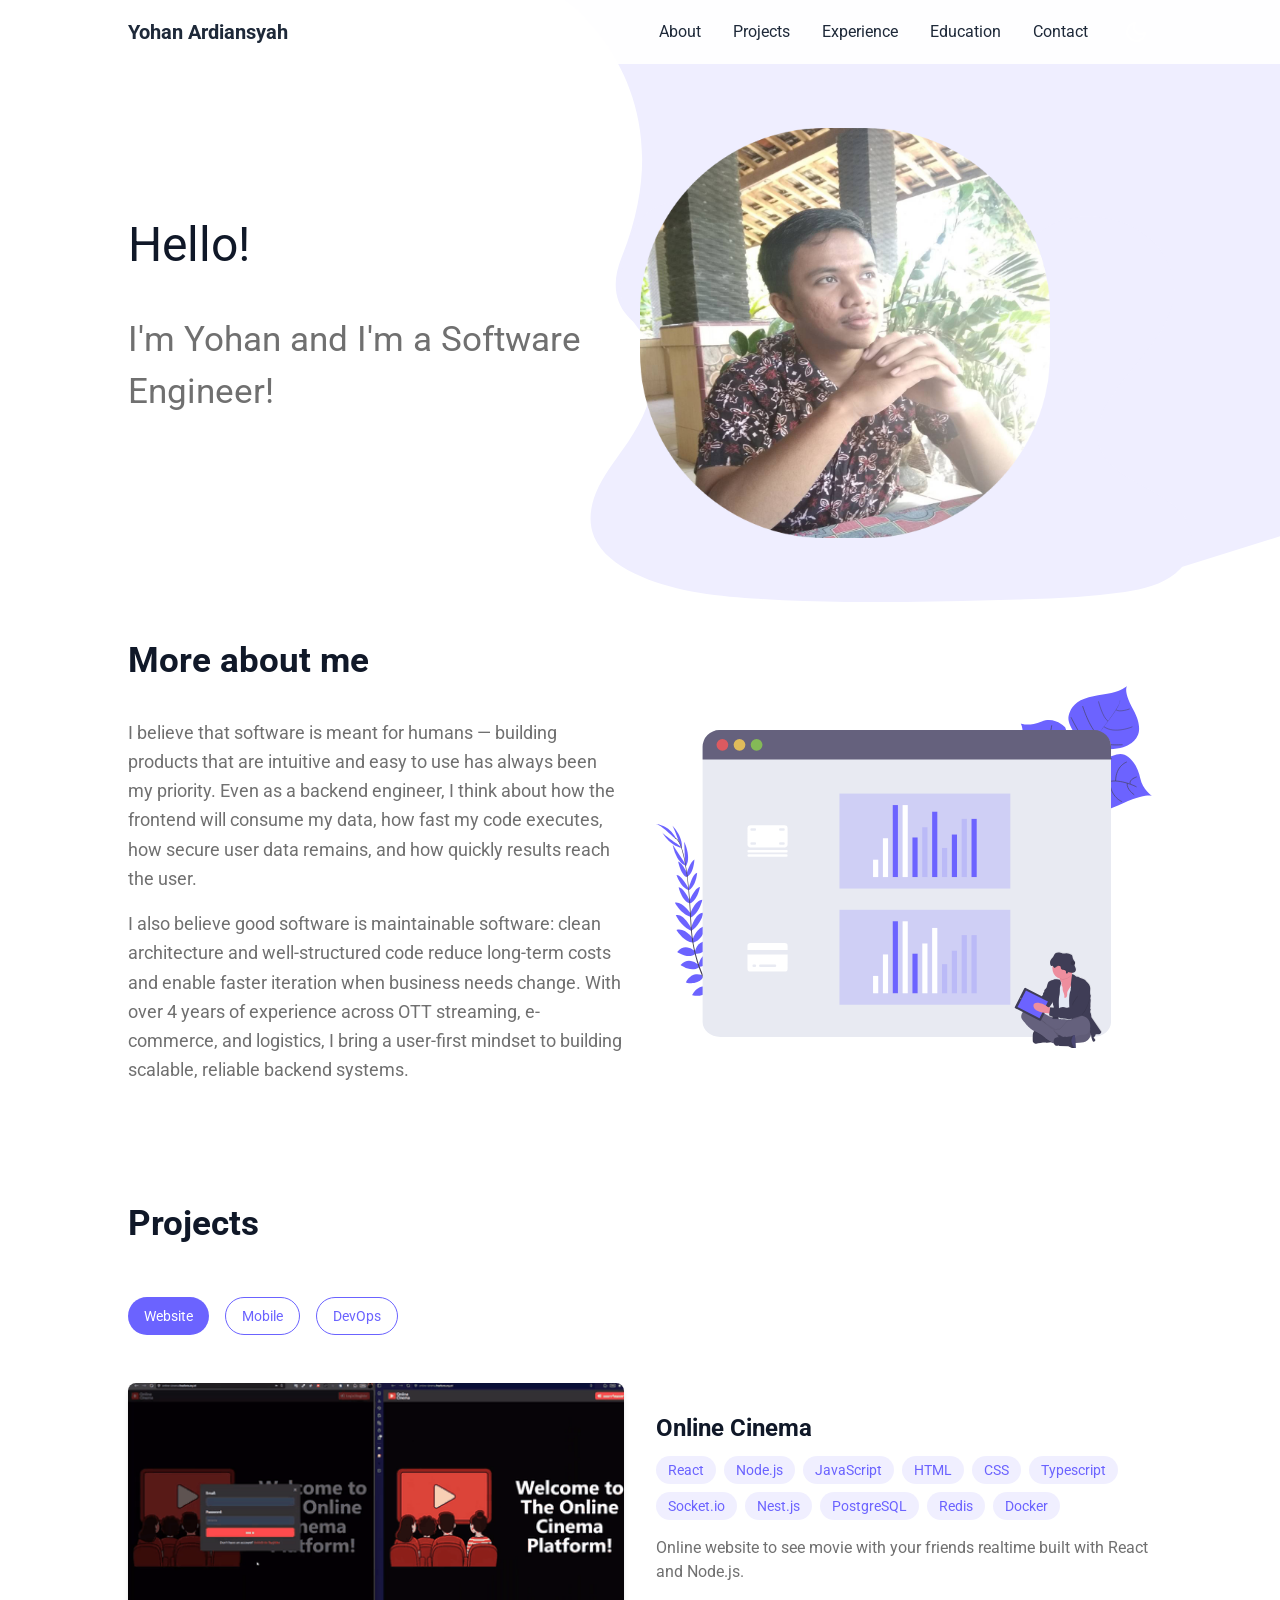
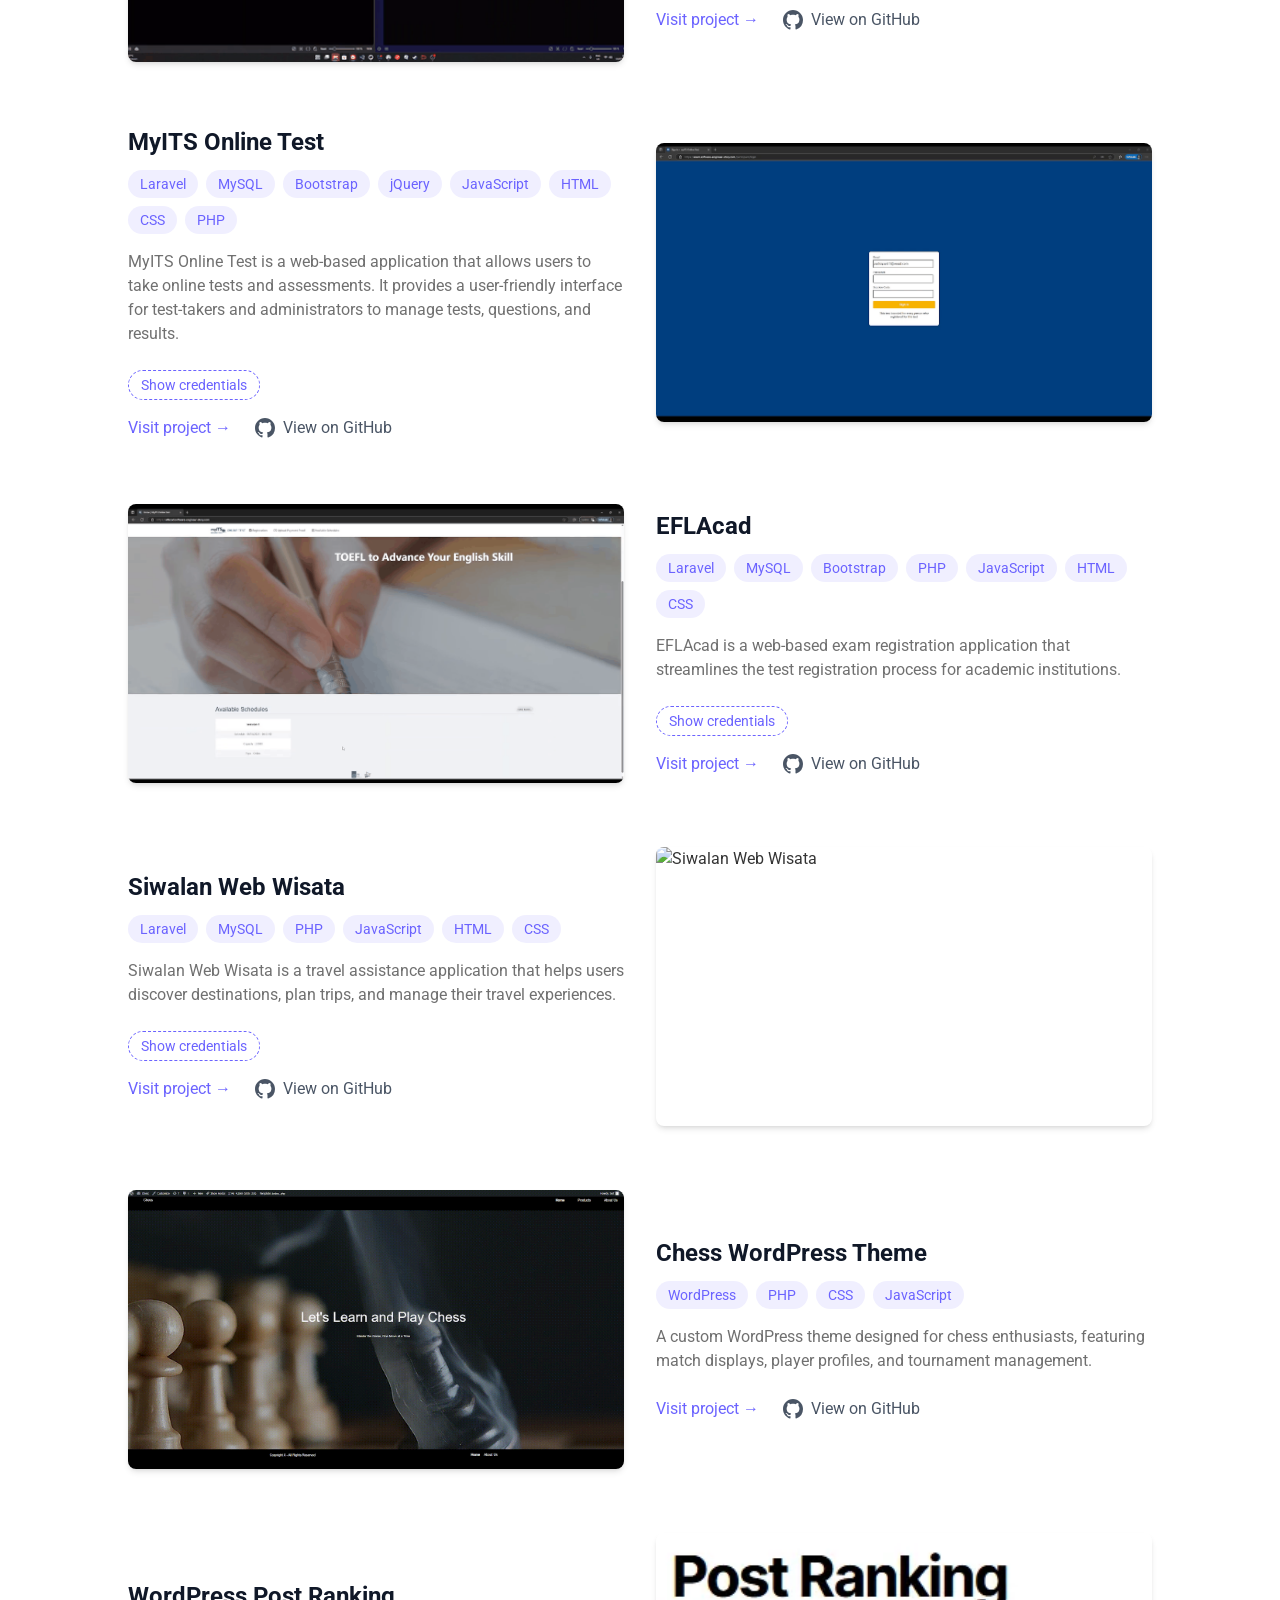
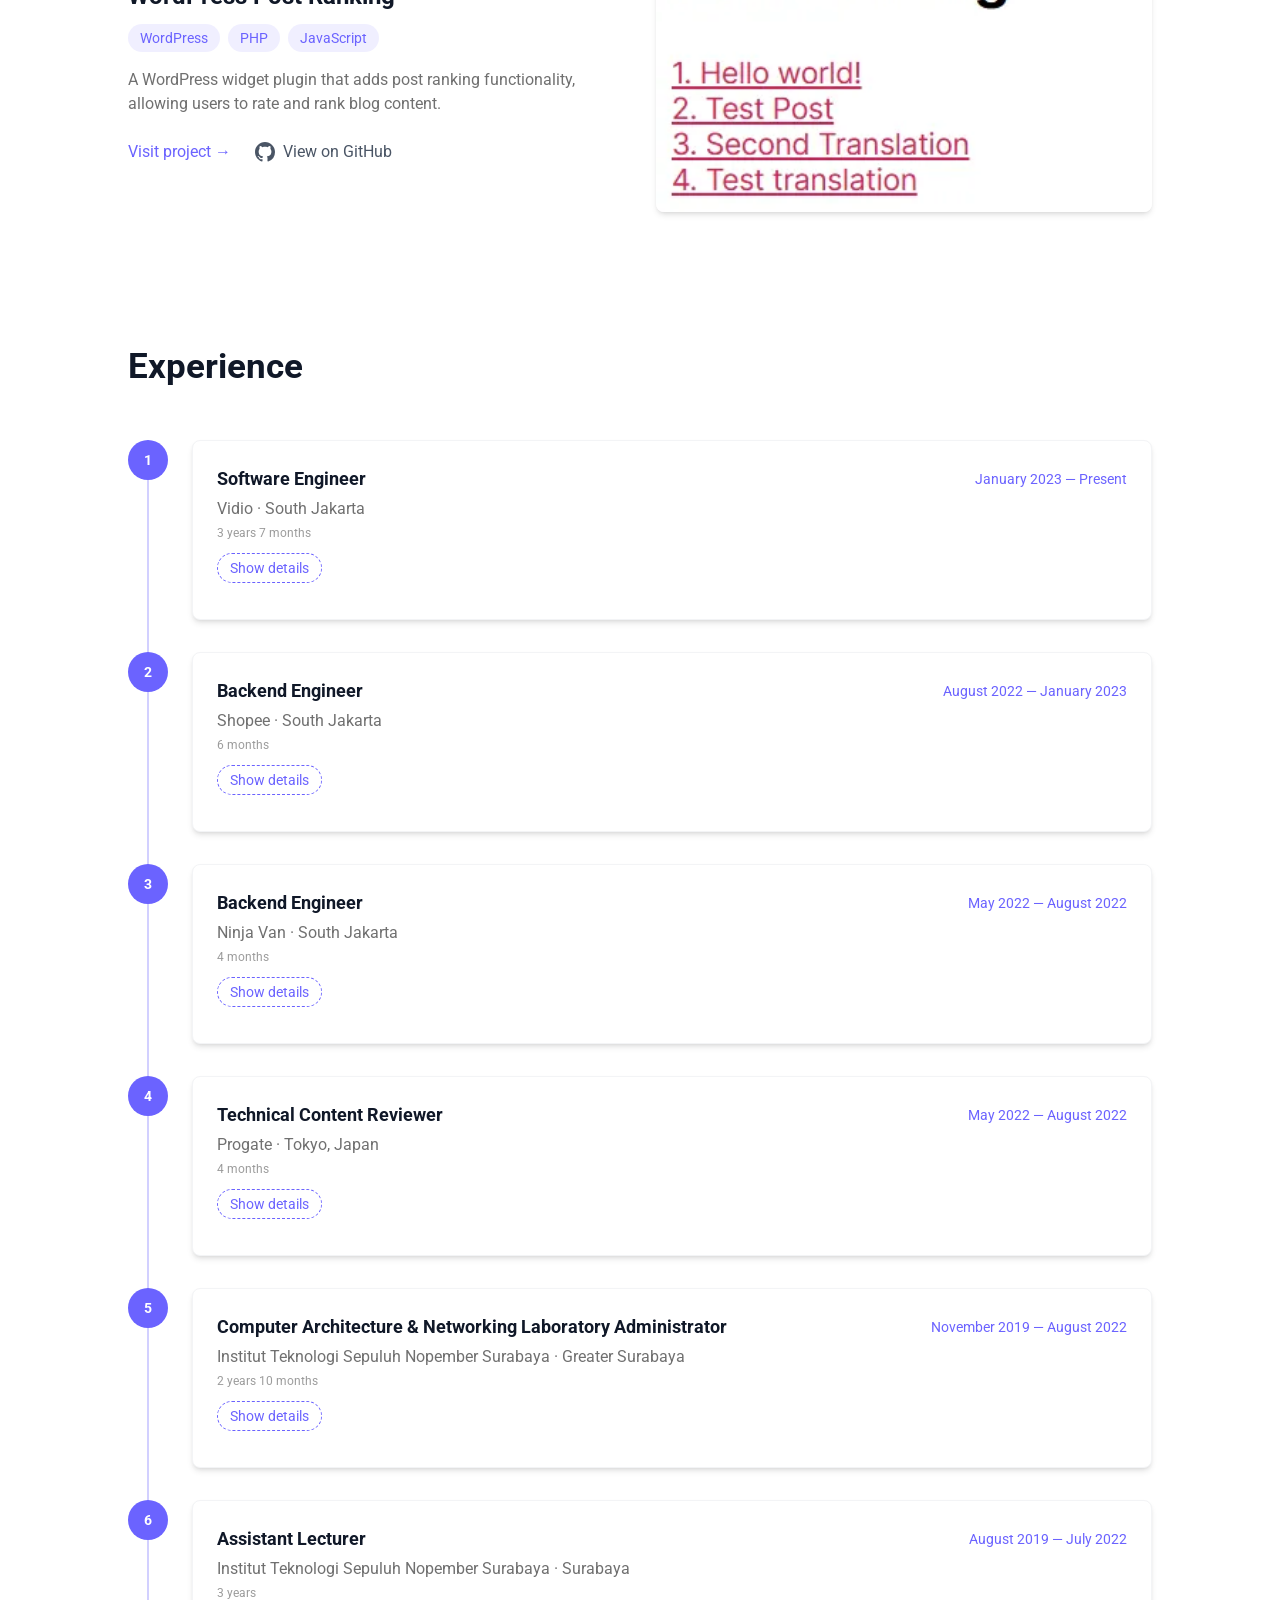
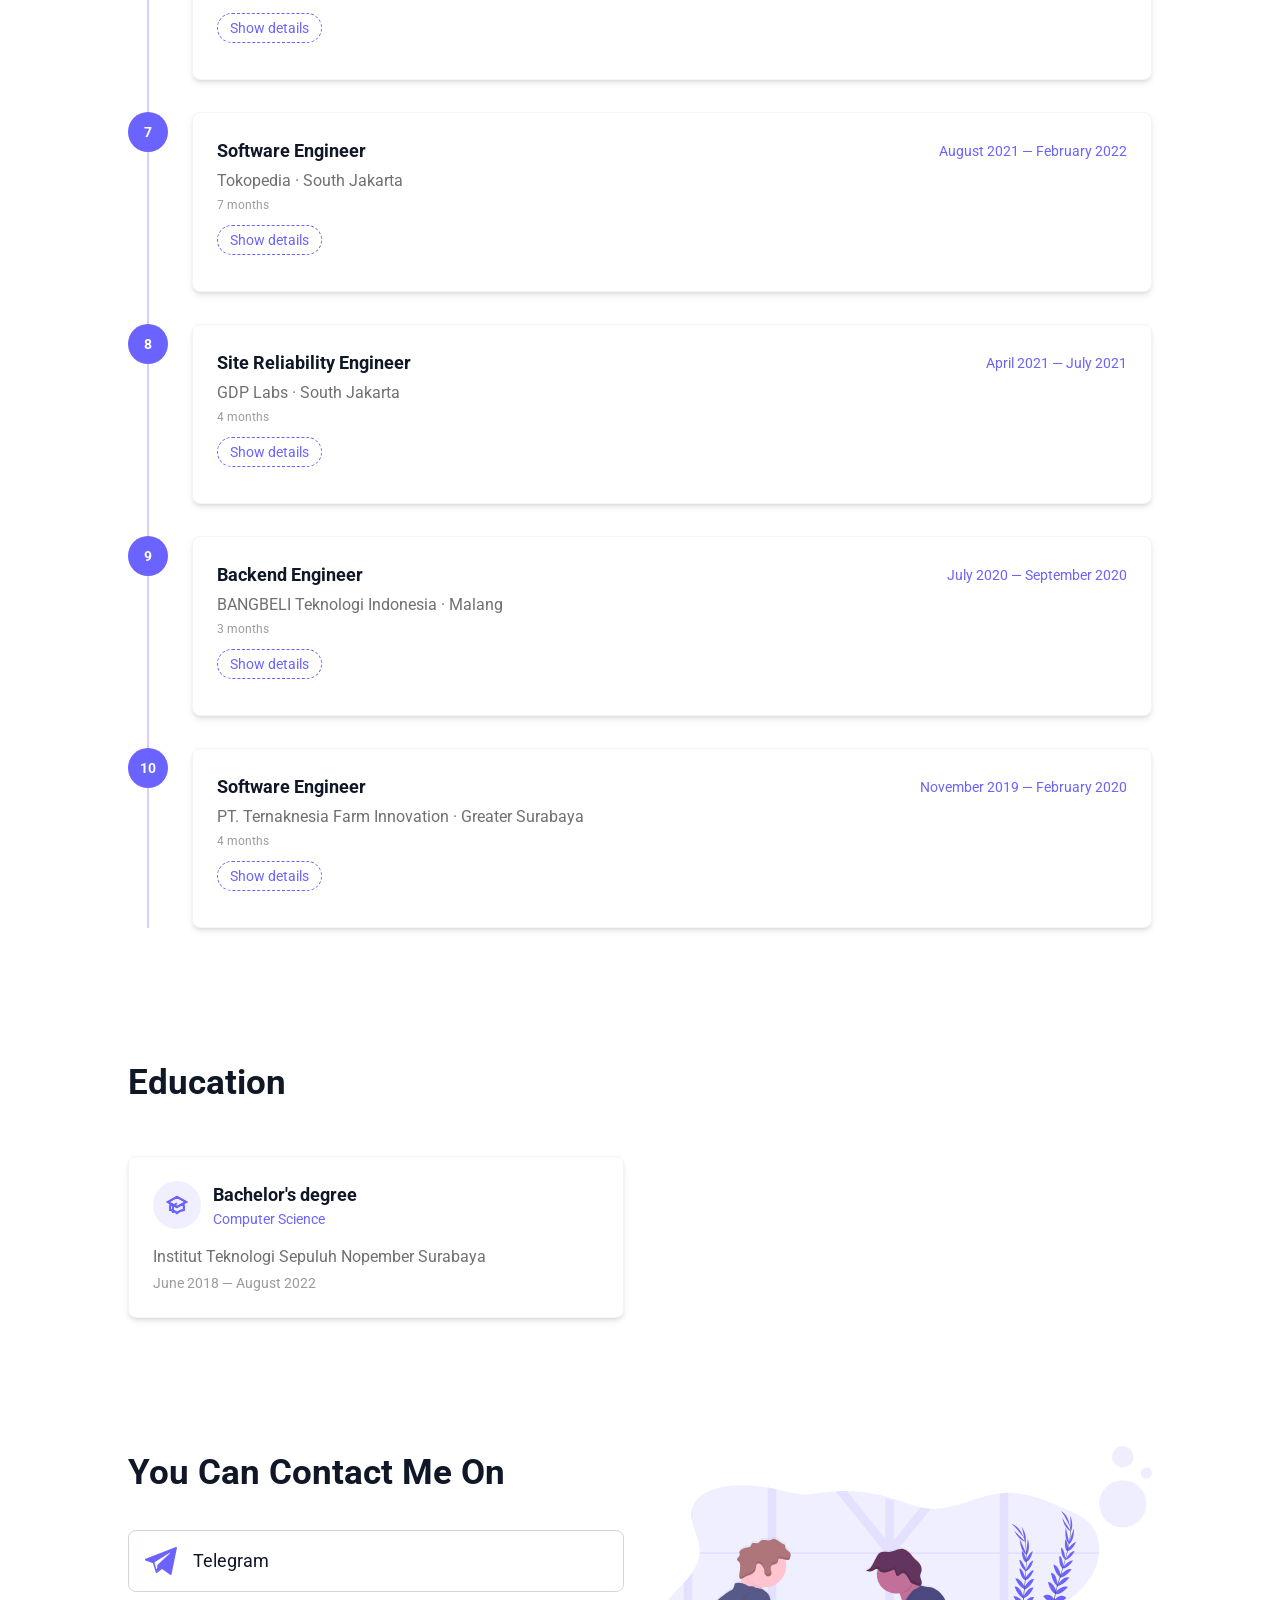
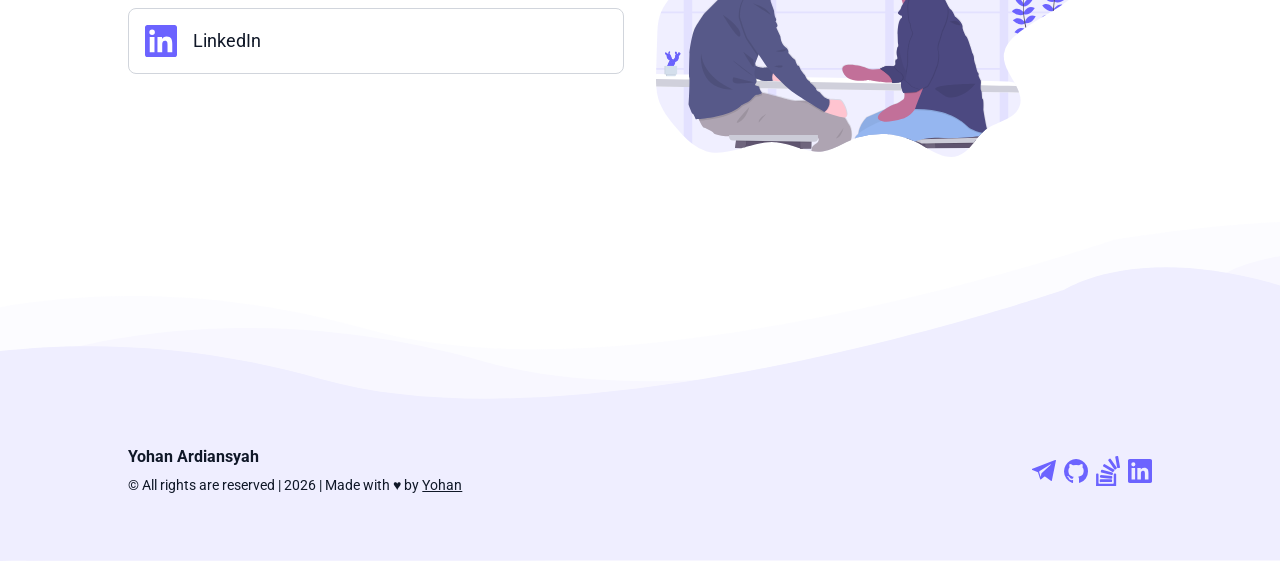
==== index.html @ 2f67bfb8 "deploy: migrate from Gatsby to Astro build" ====
<!DOCTYPE html><html lang="en"> <head><meta charset="UTF-8"><meta name="viewport" content="width=device-width, initial-scale=1.0"><meta name="theme-color" content="#6b63ff"><link rel="icon" type="image/png" sizes="512x512" href="/favicon/favicon-512.png"><link rel="manifest" href="/manifest.json"><script>
  (function () {
    const stored = localStorage.getItem('theme');
    const prefersDark = window.matchMedia('(prefers-color-scheme: dark)').matches;
    if (stored === 'dark' || (!stored && prefersDark)) {
      document.documentElement.classList.add('dark');
    }
  })();
</script><meta name="description" content="I'm Yohan and I'm a Software engineer!"><meta property="og:url" content="https://kuuhaku86.github.io/"><meta property="og:type" content="website"><meta property="og:title" content="Yohan Ardiansyah"><meta property="og:description" content="I'm Yohan and I'm a Software engineer!"><meta property="og:image" content="/_astro/thumbnail.BAWuqA15.png"><meta property="fb:app_id" content="yohan.ardiansyah90"><meta name="twitter:card" content="summary"><meta name="twitter:creator" content="@kuuhaku86"><meta name="twitter:site" content="@kuuhaku86"><meta name="twitter:title" content="Yohan Ardiansyah"><meta name="twitter:description" content="I'm Yohan and I'm a Software engineer!"><meta name="twitter:image:src" content="/_astro/thumbnail.BAWuqA15.png"><link rel="canonical" href="https://kuuhaku86.github.io/"><script type="application/ld+json">{"@context":"http://schema.org","@type":"Organization","legalName":"Yohan Ardiansyah","url":"https://kuuhaku86.github.io/","logo":"/favicon/favicon-512.png","foundingDate":"2018","founders":[{"@type":"Person","name":"Yohan Ardiansyah"}],"contactPoint":[{"@type":"ContactPoint","email":"yohan.ardiansyah90@gmail.com","telephone":"+6289691447245","contactType":"customer service"}],"address":{"@type":"PostalAddress","addressLocality":"Madiun","addressRegion":"Jawa Timur","addressCountry":"Indonesia","postalCode":"63173"},"sameAs":["https://www.linkedin.com/in/yohan-ardiansyah/","https://instagram.com/yohan.ardiansyah90","https://github.com/kuuhaku86"]}</script><title>Yohan Ardiansyah</title><script async src="https://www.googletagmanager.com/gtag/js?id=UA-88875900-4"></script>
      <script>(function(){const gaId = "UA-88875900-4";

        window.dataLayer = window.dataLayer || [];
        function gtag(){dataLayer.push(arguments);}
        gtag('js', new Date());
        gtag('config', gaId);
      })();</script><link rel="stylesheet" href="/_astro/index.CNZHAIEC.css"></head> <body>   <section class="pb-16 bg-no-repeat bg-[right_top] bg-[length:contain]" style="background-image: url(/_astro/overlay.DzzXIYcF.svg)"> <!-- Sticky header bar --> <header class="sticky top-0 z-30 bg-white/90 dark:bg-[#212121]/90 backdrop-blur-sm"> <div class="max-w-6xl mx-auto w-[90%] lg:w-[80%] flex items-center justify-between py-4"> <a href="/" class="text-xl font-bold text-gray-800 dark:text-white no-underline">
Yohan Ardiansyah
</a> <style>astro-island,astro-slot,astro-static-slot{display:contents}</style><script>(()=>{var e=async t=>{await(await t())()};(self.Astro||(self.Astro={})).load=e;window.dispatchEvent(new Event("astro:load"));})();</script><script>(()=>{var A=Object.defineProperty;var g=(i,o,a)=>o in i?A(i,o,{enumerable:!0,configurable:!0,writable:!0,value:a}):i[o]=a;var d=(i,o,a)=>g(i,typeof o!="symbol"?o+"":o,a);{let i={0:t=>m(t),1:t=>a(t),2:t=>new RegExp(t),3:t=>new Date(t),4:t=>new Map(a(t)),5:t=>new Set(a(t)),6:t=>BigInt(t),7:t=>new URL(t),8:t=>new Uint8Array(t),9:t=>new Uint16Array(t),10:t=>new Uint32Array(t),11:t=>1/0*t},o=t=>{let[l,e]=t;return l in i?i[l](e):void 0},a=t=>t.map(o),m=t=>typeof t!="object"||t===null?t:Object.fromEntries(Object.entries(t).map(([l,e])=>[l,o(e)]));class y extends HTMLElement{constructor(){super(...arguments);d(this,"Component");d(this,"hydrator");d(this,"hydrate",async()=>{var b;if(!this.hydrator||!this.isConnected)return;let e=(b=this.parentElement)==null?void 0:b.closest("astro-island[ssr]");if(e){e.addEventListener("astro:hydrate",this.hydrate,{once:!0});return}let c=this.querySelectorAll("astro-slot"),n={},h=this.querySelectorAll("template[data-astro-template]");for(let r of h){let s=r.closest(this.tagName);s!=null&&s.isSameNode(this)&&(n[r.getAttribute("data-astro-template")||"default"]=r.innerHTML,r.remove())}for(let r of c){let s=r.closest(this.tagName);s!=null&&s.isSameNode(this)&&(n[r.getAttribute("name")||"default"]=r.innerHTML)}let p;try{p=this.hasAttribute("props")?m(JSON.parse(this.getAttribute("props"))):{}}catch(r){let s=this.getAttribute("component-url")||"<unknown>",v=this.getAttribute("component-export");throw v&&(s+=` (export ${v})`),console.error(`[hydrate] Error parsing props for component ${s}`,this.getAttribute("props"),r),r}let u;await this.hydrator(this)(this.Component,p,n,{client:this.getAttribute("client")}),this.removeAttribute("ssr"),this.dispatchEvent(new CustomEvent("astro:hydrate"))});d(this,"unmount",()=>{this.isConnected||this.dispatchEvent(new CustomEvent("astro:unmount"))})}disconnectedCallback(){document.removeEventListener("astro:after-swap",this.unmount),document.addEventListener("astro:after-swap",this.unmount,{once:!0})}connectedCallback(){if(!this.hasAttribute("await-children")||document.readyState==="interactive"||document.readyState==="complete")this.childrenConnectedCallback();else{let e=()=>{document.removeEventListener("DOMContentLoaded",e),c.disconnect(),this.childrenConnectedCallback()},c=new MutationObserver(()=>{var n;((n=this.lastChild)==null?void 0:n.nodeType)===Node.COMMENT_NODE&&this.lastChild.nodeValue==="astro:end"&&(this.lastChild.remove(),e())});c.observe(this,{childList:!0}),document.addEventListener("DOMContentLoaded",e)}}async childrenConnectedCallback(){let e=this.getAttribute("before-hydration-url");e&&await import(e),this.start()}async start(){let e=JSON.parse(this.getAttribute("opts")),c=this.getAttribute("client");if(Astro[c]===void 0){window.addEventListener(`astro:${c}`,()=>this.start(),{once:!0});return}try{await Astro[c](async()=>{let n=this.getAttribute("renderer-url"),[h,{default:p}]=await Promise.all([import(this.getAttribute("component-url")),n?import(n):()=>()=>{}]),u=this.getAttribute("component-export")||"default";if(!u.includes("."))this.Component=h[u];else{this.Component=h;for(let f of u.split("."))this.Component=this.Component[f]}return this.hydrator=p,this.hydrate},e,this)}catch(n){console.error(`[astro-island] Error hydrating ${this.getAttribute("component-url")}`,n)}}attributeChangedCallback(){this.hydrate()}}d(y,"observedAttributes",["props"]),customElements.get("astro-island")||customElements.define("astro-island",y)}})();</script><astro-island uid="Z1vtIUg" prefix="r4" component-url="/_astro/MobileMenu.DkP-7vt8.js" component-export="default" renderer-url="/_astro/client.CpQ9otmg.js" props="{}" ssr client="load" opts="{&quot;name&quot;:&quot;MobileMenu&quot;,&quot;value&quot;:true}" await-children><button type="button" class="md:hidden flex flex-col justify-center items-center w-8 h-8 bg-transparent border-none cursor-pointer z-50 relative" aria-label="Open menu"><span class="block w-6 h-0.5 bg-gray-800 dark:bg-white transition-all duration-300 -translate-y-1"></span><span class="block w-6 h-0.5 bg-gray-800 dark:bg-white transition-all duration-300 my-[3px] opacity-100"></span><span class="block w-6 h-0.5 bg-gray-800 dark:bg-white transition-all duration-300 translate-y-1"></span></button><nav class="hidden md:flex items-center gap-8"><a href="#about" class="text-gray-800 dark:text-white hover:text-primary dark:hover:text-primary transition-colors">About</a><a href="#projects" class="text-gray-800 dark:text-white hover:text-primary dark:hover:text-primary transition-colors">Projects</a><a href="#experience" class="text-gray-800 dark:text-white hover:text-primary dark:hover:text-primary transition-colors">Experience</a><a href="#education" class="text-gray-800 dark:text-white hover:text-primary dark:hover:text-primary transition-colors">Education</a><a href="#contact" class="text-gray-800 dark:text-white hover:text-primary dark:hover:text-primary transition-colors">Contact</a><button type="button" class="bg-transparent border-none cursor-pointer p-1" aria-label="Switch to dark mode"><img src="/_astro/moon.DWt9yu8M.svg" alt="dark mode" width="24" height="24"/></button></nav><aside class="fixed top-0 right-0 h-full w-64 bg-white dark:bg-[#212121] z-50 transform transition-transform duration-300 md:hidden translate-x-full"><nav class="flex flex-col items-start gap-6 p-8 pt-20"><a href="#about" class="text-gray-800 dark:text-white text-lg hover:text-primary dark:hover:text-primary transition-colors">About</a><a href="#projects" class="text-gray-800 dark:text-white text-lg hover:text-primary dark:hover:text-primary transition-colors">Projects</a><a href="#experience" class="text-gray-800 dark:text-white text-lg hover:text-primary dark:hover:text-primary transition-colors">Experience</a><a href="#education" class="text-gray-800 dark:text-white text-lg hover:text-primary dark:hover:text-primary transition-colors">Education</a><a href="#contact" class="text-gray-800 dark:text-white text-lg hover:text-primary dark:hover:text-primary transition-colors">Contact</a><button type="button" class="bg-transparent border-none cursor-pointer p-1" aria-label="Switch to dark mode"><img src="/_astro/moon.DWt9yu8M.svg" alt="dark mode" width="24" height="24"/></button></nav></aside><!--astro:end--></astro-island> </div> </header> <!-- Hero content --> <div class="max-w-6xl mx-auto w-[90%] lg:w-[80%] flex items-center justify-between pt-16 flex-col md:flex-row"> <div class="flex-1 w-full md:mb-0 mb-8"> <h1 class="text-[36pt] md:text-[36pt] text-gray-900 dark:text-white mb-8 sm:text-[30pt]">
Hello!
</h1> <h2 class="text-[32pt] font-normal text-[#707070] dark:text-[#e6e6e6] mb-10 sm:text-[26pt]">
I'm Yohan and I'm a Software Engineer!
</h2> </div> <div class="flex-1 w-full"> <img src="/_astro/pp-round.Dqd3zfSC.png" alt="I'm Yohan and I'm a Software Engineer!" class="w-4/5"> </div> </div> </section> <section id="about" class="py-8"> <!-- Skills section --> <div class="max-w-6xl mx-auto w-[90%] lg:w-[80%] flex items-center justify-between flex-col-reverse md:flex-row-reverse"> <div class="flex-1 w-full md:mb-0 mb-8"> <img src="/_astro/skills.D8OMtKzK.svg" alt="I'm Yohan and I'm a Software Engineer!" class="w-full"> </div> <div class="flex-1 w-full md:pr-8"> <h2 class="text-[26pt] font-bold text-gray-900 dark:text-white mb-8">
More about me
</h2> <p class="text-lg leading-relaxed text-[#707070] dark:text-[#c7c7c7] mb-4">
I believe that software is meant for humans — building products that are intuitive and easy to use has always been my priority. Even as a backend engineer, I think about how the frontend will consume my data, how fast my code executes, how secure user data remains, and how quickly results reach the user.
</p> <p class="text-lg leading-relaxed text-[#707070] dark:text-[#c7c7c7] mb-4">
I also believe good software is maintainable software: clean architecture and well-structured code reduce long-term costs and enable faster iteration when business needs change. With over 4 years of experience across OTT streaming, e-commerce, and logistics, I bring a user-first mindset to building scalable, reliable backend systems.
</p> </div> </div> </section> <astro-island uid="ZUwwki" prefix="r5" component-url="/_astro/Projects.DwuBlwxu.js" component-export="default" renderer-url="/_astro/client.CpQ9otmg.js" props="{}" ssr client="load" opts="{&quot;name&quot;:&quot;Projects&quot;,&quot;value&quot;:true}" await-children><section id="projects" class="py-16"><style>
        .project-row:nth-child(even) &gt; .project-preview { order: 2; }
        .project-row:nth-child(even) &gt; .project-details { order: 1; }
      </style><div class="max-w-6xl mx-auto w-[90%] lg:w-[80%]"><h2 class="text-[26pt] font-bold text-gray-900 dark:text-white mb-12">Projects</h2><div class="flex gap-4 mb-12"><button type="button" aria-selected="true" class="px-4 py-2 rounded-full text-sm font-medium transition-colors bg-primary text-white">Website</button><button type="button" aria-selected="false" class="px-4 py-2 rounded-full text-sm font-medium transition-colors border border-primary text-primary hover:bg-primary/10 dark:hover:bg-primary/20">Mobile</button><button type="button" aria-selected="false" class="px-4 py-2 rounded-full text-sm font-medium transition-colors border border-primary text-primary hover:bg-primary/10 dark:hover:bg-primary/20">DevOps</button></div><div class="flex flex-col gap-16"><div class="grid grid-cols-1 md:grid-cols-2 gap-8 items-center project-row"><div class="project-preview"><img src="/projects/onlinecinema.gif" alt="Online Cinema" class="w-full rounded-lg shadow-md object-cover aspect-video"/></div><div class="project-details"><h3 class="text-2xl font-bold text-gray-900 dark:text-white mb-3">Online Cinema</h3><div class="flex flex-wrap gap-2 mb-4"><span class="px-3 py-1 text-sm bg-primary/10 text-primary rounded-full dark:bg-primary/20">React</span><span class="px-3 py-1 text-sm bg-primary/10 text-primary rounded-full dark:bg-primary/20">Node.js</span><span class="px-3 py-1 text-sm bg-primary/10 text-primary rounded-full dark:bg-primary/20">JavaScript</span><span class="px-3 py-1 text-sm bg-primary/10 text-primary rounded-full dark:bg-primary/20">HTML</span><span class="px-3 py-1 text-sm bg-primary/10 text-primary rounded-full dark:bg-primary/20">CSS</span><span class="px-3 py-1 text-sm bg-primary/10 text-primary rounded-full dark:bg-primary/20">Typescript</span><span class="px-3 py-1 text-sm bg-primary/10 text-primary rounded-full dark:bg-primary/20">Socket.io</span><span class="px-3 py-1 text-sm bg-primary/10 text-primary rounded-full dark:bg-primary/20">Nest.js</span><span class="px-3 py-1 text-sm bg-primary/10 text-primary rounded-full dark:bg-primary/20">PostgreSQL</span><span class="px-3 py-1 text-sm bg-primary/10 text-primary rounded-full dark:bg-primary/20">Redis</span><span class="px-3 py-1 text-sm bg-primary/10 text-primary rounded-full dark:bg-primary/20">Docker</span></div><p class="text-[#707070] dark:text-[#c7c7c7] mb-6">Online website to see movie with your friends realtime built with React and Node.js.</p><div class="flex flex-wrap items-center gap-6"><a href="https://online-cinema.freeform.my.id" target="_blank" rel="noopener noreferrer" class="inline-flex items-center gap-2 text-primary hover:underline font-medium">Visit project →</a><a href="https://github.com/kuuhaku86/online-cinema" target="_blank" rel="noopener noreferrer" class="inline-flex items-center gap-2 text-gray-600 dark:text-gray-400 hover:text-primary dark:hover:text-primary font-medium"><svg viewBox="0 0 24 24" class="w-5 h-5 fill-current" aria-hidden="true"><path d="M12 0C5.37 0 0 5.37 0 12c0 5.31 3.435 9.795 8.205 11.385.6.105.825-.255.825-.57 0-.285-.015-1.23-.015-2.235-3.015.555-3.795-.735-4.035-1.41-.135-.345-.72-1.41-1.23-1.695-.42-.225-1.02-.78-.015-.795.945-.015 1.62.87 1.845 1.23 1.08 1.815 2.805 1.305 3.495.99.105-.78.42-1.305.765-1.605-2.67-.3-5.46-1.335-5.46-5.925 0-1.305.465-2.385 1.23-3.225-.12-.3-.54-1.53.12-3.18 0 0 1.005-.315 3.3 1.23.96-.27 1.98-.405 3-.405s2.04.135 3 .405c2.295-1.56 3.3-1.23 3.3-1.23.66 1.65.24 2.88.12 3.18.765.84 1.23 1.905 1.23 3.225 0 4.605-2.805 5.625-5.475 5.925.435.375.81 1.095.81 2.22 0 1.605-.015 2.895-.015 3.3 0 .315.225.69.825.57A12.02 12.02 0 0 0 24 12c0-6.63-5.37-12-12-12z"></path></svg>View on GitHub</a></div></div></div><div class="grid grid-cols-1 md:grid-cols-2 gap-8 items-center project-row"><div class="project-preview"><img src="/projects/examits.gif" alt="MyITS Online Test" class="w-full rounded-lg shadow-md object-cover aspect-video"/></div><div class="project-details"><h3 class="text-2xl font-bold text-gray-900 dark:text-white mb-3">MyITS Online Test</h3><div class="flex flex-wrap gap-2 mb-4"><span class="px-3 py-1 text-sm bg-primary/10 text-primary rounded-full dark:bg-primary/20">Laravel</span><span class="px-3 py-1 text-sm bg-primary/10 text-primary rounded-full dark:bg-primary/20">MySQL</span><span class="px-3 py-1 text-sm bg-primary/10 text-primary rounded-full dark:bg-primary/20">Bootstrap</span><span class="px-3 py-1 text-sm bg-primary/10 text-primary rounded-full dark:bg-primary/20">jQuery</span><span class="px-3 py-1 text-sm bg-primary/10 text-primary rounded-full dark:bg-primary/20">JavaScript</span><span class="px-3 py-1 text-sm bg-primary/10 text-primary rounded-full dark:bg-primary/20">HTML</span><span class="px-3 py-1 text-sm bg-primary/10 text-primary rounded-full dark:bg-primary/20">CSS</span><span class="px-3 py-1 text-sm bg-primary/10 text-primary rounded-full dark:bg-primary/20">PHP</span></div><p class="text-[#707070] dark:text-[#c7c7c7] mb-6">MyITS Online Test is a web-based application that allows users to take online tests and assessments. It provides a user-friendly interface for test-takers and administrators to manage tests, questions, and results.</p><div class="mb-4"><button type="button" class="px-3 py-1 rounded-full text-sm font-medium transition-colors border border-dashed border-primary text-primary hover:bg-primary/10 dark:hover:bg-primary/20">Show credentials</button></div><div class="flex flex-wrap items-center gap-6"><a href="https://exam.freeform.my.id/participant/login" target="_blank" rel="noopener noreferrer" class="inline-flex items-center gap-2 text-primary hover:underline font-medium">Visit project →</a><a href="https://gitlab.com/kuuhaku86/examits" target="_blank" rel="noopener noreferrer" class="inline-flex items-center gap-2 text-gray-600 dark:text-gray-400 hover:text-primary dark:hover:text-primary font-medium"><svg viewBox="0 0 24 24" class="w-5 h-5 fill-current" aria-hidden="true"><path d="M12 0C5.37 0 0 5.37 0 12c0 5.31 3.435 9.795 8.205 11.385.6.105.825-.255.825-.57 0-.285-.015-1.23-.015-2.235-3.015.555-3.795-.735-4.035-1.41-.135-.345-.72-1.41-1.23-1.695-.42-.225-1.02-.78-.015-.795.945-.015 1.62.87 1.845 1.23 1.08 1.815 2.805 1.305 3.495.99.105-.78.42-1.305.765-1.605-2.67-.3-5.46-1.335-5.46-5.925 0-1.305.465-2.385 1.23-3.225-.12-.3-.54-1.53.12-3.18 0 0 1.005-.315 3.3 1.23.96-.27 1.98-.405 3-.405s2.04.135 3 .405c2.295-1.56 3.3-1.23 3.3-1.23.66 1.65.24 2.88.12 3.18.765.84 1.23 1.905 1.23 3.225 0 4.605-2.805 5.625-5.475 5.925.435.375.81 1.095.81 2.22 0 1.605-.015 2.895-.015 3.3 0 .315.225.69.825.57A12.02 12.02 0 0 0 24 12c0-6.63-5.37-12-12-12z"></path></svg>View on GitHub</a></div></div></div><div class="grid grid-cols-1 md:grid-cols-2 gap-8 items-center project-row"><div class="project-preview"><img src="/projects/eflacad.gif" alt="EFLAcad" class="w-full rounded-lg shadow-md object-cover aspect-video"/></div><div class="project-details"><h3 class="text-2xl font-bold text-gray-900 dark:text-white mb-3">EFLAcad</h3><div class="flex flex-wrap gap-2 mb-4"><span class="px-3 py-1 text-sm bg-primary/10 text-primary rounded-full dark:bg-primary/20">Laravel</span><span class="px-3 py-1 text-sm bg-primary/10 text-primary rounded-full dark:bg-primary/20">MySQL</span><span class="px-3 py-1 text-sm bg-primary/10 text-primary rounded-full dark:bg-primary/20">Bootstrap</span><span class="px-3 py-1 text-sm bg-primary/10 text-primary rounded-full dark:bg-primary/20">PHP</span><span class="px-3 py-1 text-sm bg-primary/10 text-primary rounded-full dark:bg-primary/20">JavaScript</span><span class="px-3 py-1 text-sm bg-primary/10 text-primary rounded-full dark:bg-primary/20">HTML</span><span class="px-3 py-1 text-sm bg-primary/10 text-primary rounded-full dark:bg-primary/20">CSS</span></div><p class="text-[#707070] dark:text-[#c7c7c7] mb-6">EFLAcad is a web-based exam registration application that streamlines the test registration process for academic institutions.</p><div class="mb-4"><button type="button" class="px-3 py-1 rounded-full text-sm font-medium transition-colors border border-dashed border-primary text-primary hover:bg-primary/10 dark:hover:bg-primary/20">Show credentials</button></div><div class="flex flex-wrap items-center gap-6"><a href="https://eflacad.freeform.my.id" target="_blank" rel="noopener noreferrer" class="inline-flex items-center gap-2 text-primary hover:underline font-medium">Visit project →</a><a href="https://gitlab.com/kuuhaku86/eflacad" target="_blank" rel="noopener noreferrer" class="inline-flex items-center gap-2 text-gray-600 dark:text-gray-400 hover:text-primary dark:hover:text-primary font-medium"><svg viewBox="0 0 24 24" class="w-5 h-5 fill-current" aria-hidden="true"><path d="M12 0C5.37 0 0 5.37 0 12c0 5.31 3.435 9.795 8.205 11.385.6.105.825-.255.825-.57 0-.285-.015-1.23-.015-2.235-3.015.555-3.795-.735-4.035-1.41-.135-.345-.72-1.41-1.23-1.695-.42-.225-1.02-.78-.015-.795.945-.015 1.62.87 1.845 1.23 1.08 1.815 2.805 1.305 3.495.99.105-.78.42-1.305.765-1.605-2.67-.3-5.46-1.335-5.46-5.925 0-1.305.465-2.385 1.23-3.225-.12-.3-.54-1.53.12-3.18 0 0 1.005-.315 3.3 1.23.96-.27 1.98-.405 3-.405s2.04.135 3 .405c2.295-1.56 3.3-1.23 3.3-1.23.66 1.65.24 2.88.12 3.18.765.84 1.23 1.905 1.23 3.225 0 4.605-2.805 5.625-5.475 5.925.435.375.81 1.095.81 2.22 0 1.605-.015 2.895-.015 3.3 0 .315.225.69.825.57A12.02 12.02 0 0 0 24 12c0-6.63-5.37-12-12-12z"></path></svg>View on GitHub</a></div></div></div><div class="grid grid-cols-1 md:grid-cols-2 gap-8 items-center project-row"><div class="project-preview"><img src="/projects/siwalan-wisata.gif" alt="Siwalan Web Wisata" class="w-full rounded-lg shadow-md object-cover aspect-video"/></div><div class="project-details"><h3 class="text-2xl font-bold text-gray-900 dark:text-white mb-3">Siwalan Web Wisata</h3><div class="flex flex-wrap gap-2 mb-4"><span class="px-3 py-1 text-sm bg-primary/10 text-primary rounded-full dark:bg-primary/20">Laravel</span><span class="px-3 py-1 text-sm bg-primary/10 text-primary rounded-full dark:bg-primary/20">MySQL</span><span class="px-3 py-1 text-sm bg-primary/10 text-primary rounded-full dark:bg-primary/20">PHP</span><span class="px-3 py-1 text-sm bg-primary/10 text-primary rounded-full dark:bg-primary/20">JavaScript</span><span class="px-3 py-1 text-sm bg-primary/10 text-primary rounded-full dark:bg-primary/20">HTML</span><span class="px-3 py-1 text-sm bg-primary/10 text-primary rounded-full dark:bg-primary/20">CSS</span></div><p class="text-[#707070] dark:text-[#c7c7c7] mb-6">Siwalan Web Wisata is a travel assistance application that helps users discover destinations, plan trips, and manage their travel experiences.</p><div class="mb-4"><button type="button" class="px-3 py-1 rounded-full text-sm font-medium transition-colors border border-dashed border-primary text-primary hover:bg-primary/10 dark:hover:bg-primary/20">Show credentials</button></div><div class="flex flex-wrap items-center gap-6"><a href="https://siwalan-wisata.freeform.my.id" target="_blank" rel="noopener noreferrer" class="inline-flex items-center gap-2 text-primary hover:underline font-medium">Visit project →</a><a href="https://gitlab.com/kuuhaku86/siwalan-web-wisata" target="_blank" rel="noopener noreferrer" class="inline-flex items-center gap-2 text-gray-600 dark:text-gray-400 hover:text-primary dark:hover:text-primary font-medium"><svg viewBox="0 0 24 24" class="w-5 h-5 fill-current" aria-hidden="true"><path d="M12 0C5.37 0 0 5.37 0 12c0 5.31 3.435 9.795 8.205 11.385.6.105.825-.255.825-.57 0-.285-.015-1.23-.015-2.235-3.015.555-3.795-.735-4.035-1.41-.135-.345-.72-1.41-1.23-1.695-.42-.225-1.02-.78-.015-.795.945-.015 1.62.87 1.845 1.23 1.08 1.815 2.805 1.305 3.495.99.105-.78.42-1.305.765-1.605-2.67-.3-5.46-1.335-5.46-5.925 0-1.305.465-2.385 1.23-3.225-.12-.3-.54-1.53.12-3.18 0 0 1.005-.315 3.3 1.23.96-.27 1.98-.405 3-.405s2.04.135 3 .405c2.295-1.56 3.3-1.23 3.3-1.23.66 1.65.24 2.88.12 3.18.765.84 1.23 1.905 1.23 3.225 0 4.605-2.805 5.625-5.475 5.925.435.375.81 1.095.81 2.22 0 1.605-.015 2.895-.015 3.3 0 .315.225.69.825.57A12.02 12.02 0 0 0 24 12c0-6.63-5.37-12-12-12z"></path></svg>View on GitHub</a></div></div></div><div class="grid grid-cols-1 md:grid-cols-2 gap-8 items-center project-row"><div class="project-preview"><img src="/projects/wordpress-chess-theme.gif" alt="Chess WordPress Theme" class="w-full rounded-lg shadow-md object-cover aspect-video"/></div><div class="project-details"><h3 class="text-2xl font-bold text-gray-900 dark:text-white mb-3">Chess WordPress Theme</h3><div class="flex flex-wrap gap-2 mb-4"><span class="px-3 py-1 text-sm bg-primary/10 text-primary rounded-full dark:bg-primary/20">WordPress</span><span class="px-3 py-1 text-sm bg-primary/10 text-primary rounded-full dark:bg-primary/20">PHP</span><span class="px-3 py-1 text-sm bg-primary/10 text-primary rounded-full dark:bg-primary/20">CSS</span><span class="px-3 py-1 text-sm bg-primary/10 text-primary rounded-full dark:bg-primary/20">JavaScript</span></div><p class="text-[#707070] dark:text-[#c7c7c7] mb-6">A custom WordPress theme designed for chess enthusiasts, featuring match displays, player profiles, and tournament management.</p><div class="flex flex-wrap items-center gap-6"><a href="https://medium.com/@yohan.ardiansyah90/building-your-first-wordpress-theme-6f6654c8fc73" target="_blank" rel="noopener noreferrer" class="inline-flex items-center gap-2 text-primary hover:underline font-medium">Visit project →</a><a href="https://github.com/kuuhaku86/chess-wordpress-theme" target="_blank" rel="noopener noreferrer" class="inline-flex items-center gap-2 text-gray-600 dark:text-gray-400 hover:text-primary dark:hover:text-primary font-medium"><svg viewBox="0 0 24 24" class="w-5 h-5 fill-current" aria-hidden="true"><path d="M12 0C5.37 0 0 5.37 0 12c0 5.31 3.435 9.795 8.205 11.385.6.105.825-.255.825-.57 0-.285-.015-1.23-.015-2.235-3.015.555-3.795-.735-4.035-1.41-.135-.345-.72-1.41-1.23-1.695-.42-.225-1.02-.78-.015-.795.945-.015 1.62.87 1.845 1.23 1.08 1.815 2.805 1.305 3.495.99.105-.78.42-1.305.765-1.605-2.67-.3-5.46-1.335-5.46-5.925 0-1.305.465-2.385 1.23-3.225-.12-.3-.54-1.53.12-3.18 0 0 1.005-.315 3.3 1.23.96-.27 1.98-.405 3-.405s2.04.135 3 .405c2.295-1.56 3.3-1.23 3.3-1.23.66 1.65.24 2.88.12 3.18.765.84 1.23 1.905 1.23 3.225 0 4.605-2.805 5.625-5.475 5.925.435.375.81 1.095.81 2.22 0 1.605-.015 2.895-.015 3.3 0 .315.225.69.825.57A12.02 12.02 0 0 0 24 12c0-6.63-5.37-12-12-12z"></path></svg>View on GitHub</a></div></div></div><div class="grid grid-cols-1 md:grid-cols-2 gap-8 items-center project-row"><div class="project-preview"><img src="/projects/wordpress-widget-plugin.png" alt="WordPress Post Ranking" class="w-full rounded-lg shadow-md object-cover aspect-video"/></div><div class="project-details"><h3 class="text-2xl font-bold text-gray-900 dark:text-white mb-3">WordPress Post Ranking</h3><div class="flex flex-wrap gap-2 mb-4"><span class="px-3 py-1 text-sm bg-primary/10 text-primary rounded-full dark:bg-primary/20">WordPress</span><span class="px-3 py-1 text-sm bg-primary/10 text-primary rounded-full dark:bg-primary/20">PHP</span><span class="px-3 py-1 text-sm bg-primary/10 text-primary rounded-full dark:bg-primary/20">JavaScript</span></div><p class="text-[#707070] dark:text-[#c7c7c7] mb-6">A WordPress widget plugin that adds post ranking functionality, allowing users to rate and rank blog content.</p><div class="flex flex-wrap items-center gap-6"><a href="https://medium.com/@yohan.ardiansyah90/crafting-your-own-wordpress-widget-plugin-a-step-by-step-guide-c2952237413e" target="_blank" rel="noopener noreferrer" class="inline-flex items-center gap-2 text-primary hover:underline font-medium">Visit project →</a><a href="https://github.com/kuuhaku86/wordpress-post-ranking" target="_blank" rel="noopener noreferrer" class="inline-flex items-center gap-2 text-gray-600 dark:text-gray-400 hover:text-primary dark:hover:text-primary font-medium"><svg viewBox="0 0 24 24" class="w-5 h-5 fill-current" aria-hidden="true"><path d="M12 0C5.37 0 0 5.37 0 12c0 5.31 3.435 9.795 8.205 11.385.6.105.825-.255.825-.57 0-.285-.015-1.23-.015-2.235-3.015.555-3.795-.735-4.035-1.41-.135-.345-.72-1.41-1.23-1.695-.42-.225-1.02-.78-.015-.795.945-.015 1.62.87 1.845 1.23 1.08 1.815 2.805 1.305 3.495.99.105-.78.42-1.305.765-1.605-2.67-.3-5.46-1.335-5.46-5.925 0-1.305.465-2.385 1.23-3.225-.12-.3-.54-1.53.12-3.18 0 0 1.005-.315 3.3 1.23.96-.27 1.98-.405 3-.405s2.04.135 3 .405c2.295-1.56 3.3-1.23 3.3-1.23.66 1.65.24 2.88.12 3.18.765.84 1.23 1.905 1.23 3.225 0 4.605-2.805 5.625-5.475 5.925.435.375.81 1.095.81 2.22 0 1.605-.015 2.895-.015 3.3 0 .315.225.69.825.57A12.02 12.02 0 0 0 24 12c0-6.63-5.37-12-12-12z"></path></svg>View on GitHub</a></div></div></div></div></div></section><!--astro:end--></astro-island> <astro-island uid="Z1aycD" prefix="r6" component-url="/_astro/Experience.Dgyqmpwh.js" component-export="default" renderer-url="/_astro/client.CpQ9otmg.js" props="{}" ssr client="load" opts="{&quot;name&quot;:&quot;Experience&quot;,&quot;value&quot;:true}" await-children><section id="experience" class="py-16"><style>
        .timeline-line { background: linear-gradient(to bottom, #6b63ff 0%, transparent 100%); }
      </style><div class="max-w-6xl mx-auto w-[90%] lg:w-[80%]"><h2 class="text-[26pt] font-bold text-gray-900 dark:text-white mb-12">Experience</h2><div class="relative"><div class="absolute left-[19px] top-0 bottom-0 w-[2px] bg-[#6b63ff]/30 hidden md:block"></div><div class="flex flex-col gap-8"><div class="relative flex gap-6"><div class="relative z-10 hidden md:flex items-center justify-center shrink-0 w-10 h-10 rounded-full bg-primary text-white text-sm font-bold">1</div><div class="flex-1 bg-white dark:bg-[#2a2a2a] rounded-lg shadow-md p-6 border border-gray-100 dark:border-gray-700"><div class="flex flex-col sm:flex-row sm:items-center sm:justify-between gap-1 mb-1"><h3 class="text-lg font-bold text-gray-900 dark:text-white">Software Engineer</h3><span class="text-sm text-primary font-medium whitespace-nowrap">January 2023<!-- --> — <!-- -->Present</span></div><p class="text-[#707070] dark:text-[#c7c7c7] mb-1">Vidio<!-- --> · <!-- -->South Jakarta</p><p class="text-xs text-[#707070]/70 dark:text-[#c7c7c7]/70 mb-3">3 years 7 months</p><button type="button" class="px-3 py-1 rounded-full text-sm font-medium transition-colors border border-dashed border-primary text-primary hover:bg-primary/10 dark:hover:bg-primary/20 mb-3">Show details</button></div></div><div class="relative flex gap-6"><div class="relative z-10 hidden md:flex items-center justify-center shrink-0 w-10 h-10 rounded-full bg-primary text-white text-sm font-bold">2</div><div class="flex-1 bg-white dark:bg-[#2a2a2a] rounded-lg shadow-md p-6 border border-gray-100 dark:border-gray-700"><div class="flex flex-col sm:flex-row sm:items-center sm:justify-between gap-1 mb-1"><h3 class="text-lg font-bold text-gray-900 dark:text-white">Backend Engineer</h3><span class="text-sm text-primary font-medium whitespace-nowrap">August 2022<!-- --> — <!-- -->January 2023</span></div><p class="text-[#707070] dark:text-[#c7c7c7] mb-1">Shopee<!-- --> · <!-- -->South Jakarta</p><p class="text-xs text-[#707070]/70 dark:text-[#c7c7c7]/70 mb-3">6 months</p><button type="button" class="px-3 py-1 rounded-full text-sm font-medium transition-colors border border-dashed border-primary text-primary hover:bg-primary/10 dark:hover:bg-primary/20 mb-3">Show details</button></div></div><div class="relative flex gap-6"><div class="relative z-10 hidden md:flex items-center justify-center shrink-0 w-10 h-10 rounded-full bg-primary text-white text-sm font-bold">3</div><div class="flex-1 bg-white dark:bg-[#2a2a2a] rounded-lg shadow-md p-6 border border-gray-100 dark:border-gray-700"><div class="flex flex-col sm:flex-row sm:items-center sm:justify-between gap-1 mb-1"><h3 class="text-lg font-bold text-gray-900 dark:text-white">Backend Engineer</h3><span class="text-sm text-primary font-medium whitespace-nowrap">May 2022<!-- --> — <!-- -->August 2022</span></div><p class="text-[#707070] dark:text-[#c7c7c7] mb-1">Ninja Van<!-- --> · <!-- -->South Jakarta</p><p class="text-xs text-[#707070]/70 dark:text-[#c7c7c7]/70 mb-3">4 months</p><button type="button" class="px-3 py-1 rounded-full text-sm font-medium transition-colors border border-dashed border-primary text-primary hover:bg-primary/10 dark:hover:bg-primary/20 mb-3">Show details</button></div></div><div class="relative flex gap-6"><div class="relative z-10 hidden md:flex items-center justify-center shrink-0 w-10 h-10 rounded-full bg-primary text-white text-sm font-bold">4</div><div class="flex-1 bg-white dark:bg-[#2a2a2a] rounded-lg shadow-md p-6 border border-gray-100 dark:border-gray-700"><div class="flex flex-col sm:flex-row sm:items-center sm:justify-between gap-1 mb-1"><h3 class="text-lg font-bold text-gray-900 dark:text-white">Technical Content Reviewer</h3><span class="text-sm text-primary font-medium whitespace-nowrap">May 2022<!-- --> — <!-- -->August 2022</span></div><p class="text-[#707070] dark:text-[#c7c7c7] mb-1">Progate<!-- --> · <!-- -->Tokyo, Japan</p><p class="text-xs text-[#707070]/70 dark:text-[#c7c7c7]/70 mb-3">4 months</p><button type="button" class="px-3 py-1 rounded-full text-sm font-medium transition-colors border border-dashed border-primary text-primary hover:bg-primary/10 dark:hover:bg-primary/20 mb-3">Show details</button></div></div><div class="relative flex gap-6"><div class="relative z-10 hidden md:flex items-center justify-center shrink-0 w-10 h-10 rounded-full bg-primary text-white text-sm font-bold">5</div><div class="flex-1 bg-white dark:bg-[#2a2a2a] rounded-lg shadow-md p-6 border border-gray-100 dark:border-gray-700"><div class="flex flex-col sm:flex-row sm:items-center sm:justify-between gap-1 mb-1"><h3 class="text-lg font-bold text-gray-900 dark:text-white">Computer Architecture &amp; Networking Laboratory Administrator</h3><span class="text-sm text-primary font-medium whitespace-nowrap">November 2019<!-- --> — <!-- -->August 2022</span></div><p class="text-[#707070] dark:text-[#c7c7c7] mb-1">Institut Teknologi Sepuluh Nopember Surabaya<!-- --> · <!-- -->Greater Surabaya</p><p class="text-xs text-[#707070]/70 dark:text-[#c7c7c7]/70 mb-3">2 years 10 months</p><button type="button" class="px-3 py-1 rounded-full text-sm font-medium transition-colors border border-dashed border-primary text-primary hover:bg-primary/10 dark:hover:bg-primary/20 mb-3">Show details</button></div></div><div class="relative flex gap-6"><div class="relative z-10 hidden md:flex items-center justify-center shrink-0 w-10 h-10 rounded-full bg-primary text-white text-sm font-bold">6</div><div class="flex-1 bg-white dark:bg-[#2a2a2a] rounded-lg shadow-md p-6 border border-gray-100 dark:border-gray-700"><div class="flex flex-col sm:flex-row sm:items-center sm:justify-between gap-1 mb-1"><h3 class="text-lg font-bold text-gray-900 dark:text-white">Assistant Lecturer</h3><span class="text-sm text-primary font-medium whitespace-nowrap">August 2019<!-- --> — <!-- -->July 2022</span></div><p class="text-[#707070] dark:text-[#c7c7c7] mb-1">Institut Teknologi Sepuluh Nopember Surabaya<!-- --> · <!-- -->Surabaya</p><p class="text-xs text-[#707070]/70 dark:text-[#c7c7c7]/70 mb-3">3 years</p><button type="button" class="px-3 py-1 rounded-full text-sm font-medium transition-colors border border-dashed border-primary text-primary hover:bg-primary/10 dark:hover:bg-primary/20 mb-3">Show details</button></div></div><div class="relative flex gap-6"><div class="relative z-10 hidden md:flex items-center justify-center shrink-0 w-10 h-10 rounded-full bg-primary text-white text-sm font-bold">7</div><div class="flex-1 bg-white dark:bg-[#2a2a2a] rounded-lg shadow-md p-6 border border-gray-100 dark:border-gray-700"><div class="flex flex-col sm:flex-row sm:items-center sm:justify-between gap-1 mb-1"><h3 class="text-lg font-bold text-gray-900 dark:text-white">Software Engineer</h3><span class="text-sm text-primary font-medium whitespace-nowrap">August 2021<!-- --> — <!-- -->February 2022</span></div><p class="text-[#707070] dark:text-[#c7c7c7] mb-1">Tokopedia<!-- --> · <!-- -->South Jakarta</p><p class="text-xs text-[#707070]/70 dark:text-[#c7c7c7]/70 mb-3">7 months</p><button type="button" class="px-3 py-1 rounded-full text-sm font-medium transition-colors border border-dashed border-primary text-primary hover:bg-primary/10 dark:hover:bg-primary/20 mb-3">Show details</button></div></div><div class="relative flex gap-6"><div class="relative z-10 hidden md:flex items-center justify-center shrink-0 w-10 h-10 rounded-full bg-primary text-white text-sm font-bold">8</div><div class="flex-1 bg-white dark:bg-[#2a2a2a] rounded-lg shadow-md p-6 border border-gray-100 dark:border-gray-700"><div class="flex flex-col sm:flex-row sm:items-center sm:justify-between gap-1 mb-1"><h3 class="text-lg font-bold text-gray-900 dark:text-white">Site Reliability Engineer</h3><span class="text-sm text-primary font-medium whitespace-nowrap">April 2021<!-- --> — <!-- -->July 2021</span></div><p class="text-[#707070] dark:text-[#c7c7c7] mb-1">GDP Labs<!-- --> · <!-- -->South Jakarta</p><p class="text-xs text-[#707070]/70 dark:text-[#c7c7c7]/70 mb-3">4 months</p><button type="button" class="px-3 py-1 rounded-full text-sm font-medium transition-colors border border-dashed border-primary text-primary hover:bg-primary/10 dark:hover:bg-primary/20 mb-3">Show details</button></div></div><div class="relative flex gap-6"><div class="relative z-10 hidden md:flex items-center justify-center shrink-0 w-10 h-10 rounded-full bg-primary text-white text-sm font-bold">9</div><div class="flex-1 bg-white dark:bg-[#2a2a2a] rounded-lg shadow-md p-6 border border-gray-100 dark:border-gray-700"><div class="flex flex-col sm:flex-row sm:items-center sm:justify-between gap-1 mb-1"><h3 class="text-lg font-bold text-gray-900 dark:text-white">Backend Engineer</h3><span class="text-sm text-primary font-medium whitespace-nowrap">July 2020<!-- --> — <!-- -->September 2020</span></div><p class="text-[#707070] dark:text-[#c7c7c7] mb-1">BANGBELI Teknologi Indonesia<!-- --> · <!-- -->Malang</p><p class="text-xs text-[#707070]/70 dark:text-[#c7c7c7]/70 mb-3">3 months</p><button type="button" class="px-3 py-1 rounded-full text-sm font-medium transition-colors border border-dashed border-primary text-primary hover:bg-primary/10 dark:hover:bg-primary/20 mb-3">Show details</button></div></div><div class="relative flex gap-6"><div class="relative z-10 hidden md:flex items-center justify-center shrink-0 w-10 h-10 rounded-full bg-primary text-white text-sm font-bold">10</div><div class="flex-1 bg-white dark:bg-[#2a2a2a] rounded-lg shadow-md p-6 border border-gray-100 dark:border-gray-700"><div class="flex flex-col sm:flex-row sm:items-center sm:justify-between gap-1 mb-1"><h3 class="text-lg font-bold text-gray-900 dark:text-white">Software Engineer</h3><span class="text-sm text-primary font-medium whitespace-nowrap">November 2019<!-- --> — <!-- -->February 2020</span></div><p class="text-[#707070] dark:text-[#c7c7c7] mb-1">PT. Ternaknesia Farm Innovation<!-- --> · <!-- -->Greater Surabaya</p><p class="text-xs text-[#707070]/70 dark:text-[#c7c7c7]/70 mb-3">4 months</p><button type="button" class="px-3 py-1 rounded-full text-sm font-medium transition-colors border border-dashed border-primary text-primary hover:bg-primary/10 dark:hover:bg-primary/20 mb-3">Show details</button></div></div></div></div></div></section><!--astro:end--></astro-island> <astro-island uid="Z129qvV" prefix="r7" component-url="/_astro/Education.CJYZ_Al0.js" component-export="default" renderer-url="/_astro/client.CpQ9otmg.js" props="{}" ssr client="load" opts="{&quot;name&quot;:&quot;Education&quot;,&quot;value&quot;:true}" await-children><section id="education" class="py-16"><div class="max-w-6xl mx-auto w-[90%] lg:w-[80%]"><h2 class="text-[26pt] font-bold text-gray-900 dark:text-white mb-12">Education</h2><div class="grid grid-cols-1 md:grid-cols-2 gap-8"><div class="bg-white dark:bg-[#2a2a2a] rounded-lg shadow-md p-6 border border-gray-100 dark:border-gray-700 hover:shadow-lg transition-shadow"><div class="flex items-center gap-3 mb-4"><div class="flex items-center justify-center shrink-0 w-12 h-12 rounded-full bg-primary/10 dark:bg-primary/20"><svg class="w-6 h-6 text-primary" fill="none" viewBox="0 0 24 24" stroke="currentColor" stroke-width="2"><path d="M12 14l9-5-9-5-9 5 9 5z"></path><path d="M12 14l6.16-3.422a12.083 12.083 0 01.665 6.479A11.952 11.952 0 0012 20.055a11.952 11.952 0 00-6.824-2.998 12.078 12.078 0 01.665-6.479L12 14z"></path><path d="M12 14l9-5-9-5-9 5 9 5zm0 0l6.16-3.422a12.083 12.083 0 01.665 6.479A11.952 11.952 0 0012 20.055a11.952 11.952 0 00-6.824-2.998 12.078 12.078 0 01.665-6.479L12 14zm-4 6v-7.5l4-2.222"></path></svg></div><div><h3 class="text-lg font-bold text-gray-900 dark:text-white">Bachelor&#x27;s degree</h3><p class="text-sm text-primary font-medium">Computer Science</p></div></div><p class="text-[#707070] dark:text-[#c7c7c7] mb-1">Institut Teknologi Sepuluh Nopember Surabaya</p><p class="text-sm text-[#707070]/70 dark:text-[#c7c7c7]/70">June 2018<!-- --> — <!-- -->August 2022</p></div></div></div></section><!--astro:end--></astro-island> <section id="contact" class="py-16"> <div class="max-w-6xl mx-auto w-[90%] lg:w-[80%] flex items-start justify-between flex-col md:flex-row"> <div class="flex-1 md:pr-8 w-full md:order-none order-1"> <h2 class="text-[26pt] font-bold text-gray-900 dark:text-white mb-8">
You Can Contact Me On
</h2> <div class="flex flex-col gap-4"> <a href="https://t.me/kuuhaku86" target="_blank" rel="noopener noreferrer" class="flex items-center gap-4 p-4 border border-gray-300 dark:border-gray-600 rounded-lg bg-white dark:bg-[#212121] hover:border-[#6b63ff] dark:hover:border-[#6b63ff] transition-colors no-underline"> <img width="32" height="32" src="/icons/telegram.svg" alt="Telegram"> <span class="text-lg font-medium text-gray-900 dark:text-white">Telegram</span> </a> <a href="https://www.linkedin.com/in/yohan-ardiansyah/" target="_blank" rel="noopener noreferrer" class="flex items-center gap-4 p-4 border border-gray-300 dark:border-gray-600 rounded-lg bg-white dark:bg-[#212121] hover:border-[#6b63ff] dark:hover:border-[#6b63ff] transition-colors no-underline"> <img width="32" height="32" src="/icons/linkedin.svg" alt="LinkedIn"> <span class="text-lg font-medium text-gray-900 dark:text-white">LinkedIn</span> </a> </div> </div> <div class="flex-1 w-full mb-8 md:mb-0"> <img src="/_astro/contact.DxEo0Lto.svg" alt="Contact me" class="w-full"> </div> </div> </section>  <footer class="pt-[14rem] lg:pt-[14rem] pb-16 bg-cover bg-top bg-no-repeat" style="background-image: url(/_astro/footer.Dc2Eopuw.svg)"> <div class="max-w-6xl mx-auto w-[90%] lg:w-[80%] flex items-end justify-between flex-col sm:flex-row sm:items-center text-center sm:text-left"> <div class="sm:mb-0 mb-8"> <h2 class="text-gray-900 font-bold mb-1">Yohan Ardiansyah</h2> <span class="text-gray-900 text-sm">
&copy; All rights are reserved | 2026 | Made with  <span role="img" aria-label="love">&hearts;</span> by  <a href="https://kuuhaku86.github.io/" target="_blank" rel="noopener noreferrer" class="text-gray-900 underline">
Yohan
</a> </span> </div> <div class="flex items-center gap-2"> <a key="0" href="https://t.me/kuuhaku86" target="_blank" rel="noopener noreferrer" aria-label="follow me on Telegram"> <img width="24" height="24" src="/icons/telegram.svg" alt="Telegram"> </a><a key="1" href="https://github.com/kuuhaku86" target="_blank" rel="noopener noreferrer" aria-label="follow me on Github"> <img width="24" height="24" src="/icons/github.svg" alt="Github"> </a><a key="2" href="https://stackoverflow.com/users/10118118/yohan" target="_blank" rel="noopener noreferrer" aria-label="follow me on StackOverflow"> <img width="24" height="24" src="/icons/stackoverflow.svg" alt="StackOverflow"> </a><a key="3" href="https://www.linkedin.com/in/yohan-ardiansyah/" target="_blank" rel="noopener noreferrer" aria-label="follow me on LinkedIn"> <img width="24" height="24" src="/icons/linkedin.svg" alt="LinkedIn"> </a> </div> </div> </footer> </body></html>
---- _astro/index.CNZHAIEC.css ----
/*! tailwindcss v4.3.2 | MIT License | https://tailwindcss.com */@layer properties{@supports (((-webkit-hyphens:none)) and (not (margin-trim:inline))) or ((-moz-orient:inline) and (not (color:rgb(from red r g b)))){*,:before,:after,::backdrop{--tw-translate-x:0;--tw-translate-y:0;--tw-translate-z:0;--tw-rotate-x:initial;--tw-rotate-y:initial;--tw-rotate-z:initial;--tw-skew-x:initial;--tw-skew-y:initial;--tw-space-y-reverse:0;--tw-border-style:solid;--tw-leading:initial;--tw-font-weight:initial;--tw-shadow:0 0 #0000;--tw-shadow-color:initial;--tw-shadow-alpha:100%;--tw-inset-shadow:0 0 #0000;--tw-inset-shadow-color:initial;--tw-inset-shadow-alpha:100%;--tw-ring-color:initial;--tw-ring-shadow:0 0 #0000;--tw-inset-ring-color:initial;--tw-inset-ring-shadow:0 0 #0000;--tw-ring-inset:initial;--tw-ring-offset-width:0px;--tw-ring-offset-color:#fff;--tw-ring-offset-shadow:0 0 #0000;--tw-blur:initial;--tw-brightness:initial;--tw-contrast:initial;--tw-grayscale:initial;--tw-hue-rotate:initial;--tw-invert:initial;--tw-opacity:initial;--tw-saturate:initial;--tw-sepia:initial;--tw-drop-shadow:initial;--tw-drop-shadow-color:initial;--tw-drop-shadow-alpha:100%;--tw-drop-shadow-size:initial;--tw-backdrop-blur:initial;--tw-backdrop-brightness:initial;--tw-backdrop-contrast:initial;--tw-backdrop-grayscale:initial;--tw-backdrop-hue-rotate:initial;--tw-backdrop-invert:initial;--tw-backdrop-opacity:initial;--tw-backdrop-saturate:initial;--tw-backdrop-sepia:initial;--tw-duration:initial}}}@layer theme{:root,:host{--font-sans:"Roboto", Helvetica, sans-serif;--font-mono:ui-monospace, SFMono-Regular, Menlo, Monaco, Consolas, "Liberation Mono", "Courier New", monospace;--color-red-500:oklch(63.7% .237 25.331);--color-green-400:oklch(79.2% .209 151.711);--color-green-600:oklch(62.7% .194 149.214);--color-gray-100:oklch(96.7% .003 264.542);--color-gray-300:oklch(87.2% .01 258.338);--color-gray-400:oklch(70.7% .022 261.325);--color-gray-500:oklch(55.1% .027 264.364);--color-gray-600:oklch(44.6% .03 256.802);--color-gray-700:oklch(37.3% .034 259.733);--color-gray-800:oklch(27.8% .033 256.848);--color-gray-900:oklch(21% .034 264.665);--color-black:#000;--color-white:#fff;--spacing:.25rem;--container-6xl:72rem;--text-xs:.75rem;--text-xs--line-height:calc(1 / .75);--text-sm:.875rem;--text-sm--line-height:calc(1.25 / .875);--text-lg:1.125rem;--text-lg--line-height:calc(1.75 / 1.125);--text-xl:1.25rem;--text-xl--line-height:calc(1.75 / 1.25);--text-2xl:1.5rem;--text-2xl--line-height:calc(2 / 1.5);--text-6xl:3.75rem;--text-6xl--line-height:1;--font-weight-normal:400;--font-weight-medium:500;--font-weight-semibold:600;--font-weight-bold:700;--leading-relaxed:1.625;--radius-lg:.5rem;--blur-sm:8px;--aspect-video:16 / 9;--default-transition-duration:.15s;--default-transition-timing-function:cubic-bezier(.4, 0, .2, 1);--default-font-family:var(--font-sans);--default-mono-font-family:var(--font-mono);--color-primary:#6b63ff;--color-bg-light:#fff;--color-bg-dark:#212121;--color-text-light:#000c;--color-text-dark:#fff;--color-muted-light:#707070;--color-muted-dark:#c7c7c7}}@layer base{*,:after,:before,::backdrop{box-sizing:border-box;border:0 solid;margin:0;padding:0}::file-selector-button{box-sizing:border-box;border:0 solid;margin:0;padding:0}html,:host{-webkit-text-size-adjust:100%;tab-size:4;line-height:1.5;font-family:var(--default-font-family,ui-sans-serif, system-ui, sans-serif, "Apple Color Emoji", "Segoe UI Emoji", "Segoe UI Symbol", "Noto Color Emoji");font-feature-settings:var(--default-font-feature-settings,normal);font-variation-settings:var(--default-font-variation-settings,normal);-webkit-tap-highlight-color:transparent}hr{height:0;color:inherit;border-top-width:1px}abbr:where([title]){-webkit-text-decoration:underline dotted;text-decoration:underline dotted}h1,h2,h3,h4,h5,h6{font-size:inherit;font-weight:inherit}a{color:inherit;-webkit-text-decoration:inherit;text-decoration:inherit}b,strong{font-weight:bolder}code,kbd,samp,pre{font-family:var(--default-mono-font-family,ui-monospace, SFMono-Regular, Menlo, Monaco, Consolas, "Liberation Mono", "Courier New", monospace);font-feature-settings:var(--default-mono-font-feature-settings,normal);font-variation-settings:var(--default-mono-font-variation-settings,normal);font-size:1em}small{font-size:80%}sub,sup{vertical-align:baseline;font-size:75%;line-height:0;position:relative}sub{bottom:-.25em}sup{top:-.5em}table{text-indent:0;border-color:inherit;border-collapse:collapse}:-moz-focusring{outline:auto}progress{vertical-align:baseline}summary{display:list-item}ol,ul,menu{list-style:none}img,svg,video,canvas,audio,iframe,embed,object{vertical-align:middle;display:block}img,video{max-width:100%;height:auto}button,input,select,optgroup,textarea{font:inherit;font-feature-settings:inherit;font-variation-settings:inherit;letter-spacing:inherit;color:inherit;opacity:1;background-color:#0000;border-radius:0}::file-selector-button{font:inherit;font-feature-settings:inherit;font-variation-settings:inherit;letter-spacing:inherit;color:inherit;opacity:1;background-color:#0000;border-radius:0}:where(select:is([multiple],[size])) optgroup{font-weight:bolder}:where(select:is([multiple],[size])) optgroup option{padding-inline-start:20px}::file-selector-button{margin-inline-end:4px}::placeholder{opacity:1}@supports (not ((-webkit-appearance:-apple-pay-button))) or (contain-intrinsic-size:1px){::placeholder{color:currentColor}@supports (color:color-mix(in lab,red,red)){::placeholder{color:color-mix(in oklab,currentcolor 50%,transparent)}}}textarea{resize:vertical}::-webkit-search-decoration{-webkit-appearance:none}::-webkit-date-and-time-value{min-height:1lh;text-align:inherit}::-webkit-datetime-edit{display:inline-flex}::-webkit-datetime-edit-fields-wrapper{padding:0}::-webkit-datetime-edit{padding-block:0}::-webkit-datetime-edit-year-field{padding-block:0}::-webkit-datetime-edit-month-field{padding-block:0}::-webkit-datetime-edit-day-field{padding-block:0}::-webkit-datetime-edit-hour-field{padding-block:0}::-webkit-datetime-edit-minute-field{padding-block:0}::-webkit-datetime-edit-second-field{padding-block:0}::-webkit-datetime-edit-millisecond-field{padding-block:0}::-webkit-datetime-edit-meridiem-field{padding-block:0}::-webkit-calendar-picker-indicator{line-height:1}:-moz-ui-invalid{box-shadow:none}button,input:where([type=button],[type=reset],[type=submit]){appearance:button}::file-selector-button{appearance:button}::-webkit-inner-spin-button{height:auto}::-webkit-outer-spin-button{height:auto}[hidden]:where(:not([hidden=until-found])){display:none!important}}@layer components;@layer utilities{.visible{visibility:visible}.absolute{position:absolute}.fixed{position:fixed}.relative{position:relative}.static{position:static}.sticky{position:sticky}.inset-0{inset:0}.top-0{top:0}.right-0{right:0}.bottom-0{bottom:0}.left-\[19px\]{left:19px}.z-10{z-index:10}.z-30{z-index:30}.z-40{z-index:40}.z-50{z-index:50}.order-1{order:1}.mx-auto{margin-inline:auto}.my-\[3px\]{margin-block:3px}.mt-1{margin-top:var(--spacing)}.mt-3{margin-top:calc(var(--spacing) * 3)}.mt-8{margin-top:calc(var(--spacing) * 8)}.mb-1{margin-bottom:var(--spacing)}.mb-2{margin-bottom:calc(var(--spacing) * 2)}.mb-3{margin-bottom:calc(var(--spacing) * 3)}.mb-4{margin-bottom:calc(var(--spacing) * 4)}.mb-6{margin-bottom:calc(var(--spacing) * 6)}.mb-8{margin-bottom:calc(var(--spacing) * 8)}.mb-10{margin-bottom:calc(var(--spacing) * 10)}.mb-12{margin-bottom:calc(var(--spacing) * 12)}.block{display:block}.flex{display:flex}.grid{display:grid}.hidden{display:none}.inline{display:inline}.inline-block{display:inline-block}.inline-flex{display:inline-flex}.aspect-video{aspect-ratio:var(--aspect-video)}.h-0\.5{height:calc(var(--spacing) * .5)}.h-5{height:calc(var(--spacing) * 5)}.h-6{height:calc(var(--spacing) * 6)}.h-8{height:calc(var(--spacing) * 8)}.h-10{height:calc(var(--spacing) * 10)}.h-12{height:calc(var(--spacing) * 12)}.h-full{height:100%}.w-4\/5{width:80%}.w-5{width:calc(var(--spacing) * 5)}.w-6{width:calc(var(--spacing) * 6)}.w-8{width:calc(var(--spacing) * 8)}.w-10{width:calc(var(--spacing) * 10)}.w-12{width:calc(var(--spacing) * 12)}.w-64{width:calc(var(--spacing) * 64)}.w-\[2px\]{width:2px}.w-\[90\%\]{width:90%}.w-full{width:100%}.max-w-6xl{max-width:var(--container-6xl)}.flex-1{flex:1}.shrink-0{flex-shrink:0}.translate-x-0{--tw-translate-x:0;translate:var(--tw-translate-x) var(--tw-translate-y)}.translate-x-full{--tw-translate-x:100%;translate:var(--tw-translate-x) var(--tw-translate-y)}.-translate-y-1{--tw-translate-y:calc(var(--spacing) * -1);translate:var(--tw-translate-x) var(--tw-translate-y)}.-translate-y-\[3px\]{--tw-translate-y: -3px ;translate:var(--tw-translate-x) var(--tw-translate-y)}.translate-y-1{--tw-translate-y:var(--spacing);translate:var(--tw-translate-x) var(--tw-translate-y)}.translate-y-\[3px\]{--tw-translate-y:3px;translate:var(--tw-translate-x) var(--tw-translate-y)}.-rotate-45{rotate:-45deg}.rotate-45{rotate:45deg}.transform{transform:var(--tw-rotate-x,) var(--tw-rotate-y,) var(--tw-rotate-z,) var(--tw-skew-x,) var(--tw-skew-y,)}.cursor-pointer{cursor:pointer}.grid-cols-1{grid-template-columns:repeat(1,minmax(0,1fr))}.flex-col{flex-direction:column}.flex-col-reverse{flex-direction:column-reverse}.flex-wrap{flex-wrap:wrap}.items-center{align-items:center}.items-end{align-items:flex-end}.items-start{align-items:flex-start}.justify-between{justify-content:space-between}.justify-center{justify-content:center}.gap-1{gap:var(--spacing)}.gap-2{gap:calc(var(--spacing) * 2)}.gap-3{gap:calc(var(--spacing) * 3)}.gap-4{gap:calc(var(--spacing) * 4)}.gap-5{gap:calc(var(--spacing) * 5)}.gap-6{gap:calc(var(--spacing) * 6)}.gap-8{gap:calc(var(--spacing) * 8)}.gap-16{gap:calc(var(--spacing) * 16)}:where(.space-y-1>:not(:last-child)){--tw-space-y-reverse:0;margin-block-start:calc(var(--spacing) * var(--tw-space-y-reverse));margin-block-end:calc(var(--spacing) * calc(1 - var(--tw-space-y-reverse)))}:where(.space-y-2>:not(:last-child)){--tw-space-y-reverse:0;margin-block-start:calc(calc(var(--spacing) * 2) * var(--tw-space-y-reverse));margin-block-end:calc(calc(var(--spacing) * 2) * calc(1 - var(--tw-space-y-reverse)))}.overflow-hidden{overflow:hidden}.rounded{border-radius:.25rem}.rounded-full{border-radius:3.40282e38px}.rounded-lg{border-radius:var(--radius-lg)}.border{border-style:var(--tw-border-style);border-width:1px}.border-dashed{--tw-border-style:dashed;border-style:dashed}.border-none{--tw-border-style:none;border-style:none}.border-gray-100{border-color:var(--color-gray-100)}.border-gray-300{border-color:var(--color-gray-300)}.border-primary{border-color:var(--color-primary)}.border-red-500{border-color:var(--color-red-500)}.bg-\[\#6b63ff\]\/30{background-color:#6b63ff4d}.bg-black\/70{background-color:#000000b3}@supports (color:color-mix(in lab,red,red)){.bg-black\/70{background-color:color-mix(in oklab,var(--color-black) 70%,transparent)}}.bg-gray-800{background-color:var(--color-gray-800)}.bg-primary{background-color:var(--color-primary)}.bg-primary\/10{background-color:#6b63ff1a}@supports (color:color-mix(in lab,red,red)){.bg-primary\/10{background-color:color-mix(in oklab,var(--color-primary) 10%,transparent)}}.bg-transparent{background-color:#0000}.bg-white{background-color:var(--color-white)}.bg-white\/90{background-color:#ffffffe6}@supports (color:color-mix(in lab,red,red)){.bg-white\/90{background-color:color-mix(in oklab,var(--color-white) 90%,transparent)}}.bg-\[length\:contain\]{background-size:contain}.bg-cover{background-size:cover}.bg-\[right_top\]{background-position:100% 0}.bg-top{background-position:top}.bg-no-repeat{background-repeat:no-repeat}.fill-current{fill:currentColor}.object-cover{object-fit:cover}.p-1{padding:var(--spacing)}.p-3{padding:calc(var(--spacing) * 3)}.p-4{padding:calc(var(--spacing) * 4)}.p-6{padding:calc(var(--spacing) * 6)}.p-8{padding:calc(var(--spacing) * 8)}.px-3{padding-inline:calc(var(--spacing) * 3)}.px-4{padding-inline:calc(var(--spacing) * 4)}.px-8{padding-inline:calc(var(--spacing) * 8)}.py-1{padding-block:var(--spacing)}.py-2{padding-block:calc(var(--spacing) * 2)}.py-3{padding-block:calc(var(--spacing) * 3)}.py-4{padding-block:calc(var(--spacing) * 4)}.py-8{padding-block:calc(var(--spacing) * 8)}.py-16{padding-block:calc(var(--spacing) * 16)}.py-32{padding-block:calc(var(--spacing) * 32)}.pt-16{padding-top:calc(var(--spacing) * 16)}.pt-20{padding-top:calc(var(--spacing) * 20)}.pt-\[14rem\]{padding-top:14rem}.pb-16{padding-bottom:calc(var(--spacing) * 16)}.text-center{text-align:center}.font-mono{font-family:var(--font-mono)}.text-2xl{font-size:var(--text-2xl);line-height:var(--tw-leading,var(--text-2xl--line-height))}.text-6xl{font-size:var(--text-6xl);line-height:var(--tw-leading,var(--text-6xl--line-height))}.text-lg{font-size:var(--text-lg);line-height:var(--tw-leading,var(--text-lg--line-height))}.text-sm{font-size:var(--text-sm);line-height:var(--tw-leading,var(--text-sm--line-height))}.text-xl{font-size:var(--text-xl);line-height:var(--tw-leading,var(--text-xl--line-height))}.text-xs{font-size:var(--text-xs);line-height:var(--tw-leading,var(--text-xs--line-height))}.text-\[26pt\]{font-size:26pt}.text-\[32pt\]{font-size:32pt}.text-\[36pt\]{font-size:36pt}.leading-relaxed{--tw-leading:var(--leading-relaxed);line-height:var(--leading-relaxed)}.font-bold{--tw-font-weight:var(--font-weight-bold);font-weight:var(--font-weight-bold)}.font-medium{--tw-font-weight:var(--font-weight-medium);font-weight:var(--font-weight-medium)}.font-normal{--tw-font-weight:var(--font-weight-normal);font-weight:var(--font-weight-normal)}.font-semibold{--tw-font-weight:var(--font-weight-semibold);font-weight:var(--font-weight-semibold)}.whitespace-nowrap{white-space:nowrap}.text-\[\#707070\]{color:#707070}.text-\[\#707070\]\/70{color:#707070b3}.text-\[hsla\(0\,0\%\,0\%\,0\.8\)\]{color:#000c}.text-gray-400{color:var(--color-gray-400)}.text-gray-600{color:var(--color-gray-600)}.text-gray-800{color:var(--color-gray-800)}.text-gray-900{color:var(--color-gray-900)}.text-green-600{color:var(--color-green-600)}.text-primary{color:var(--color-primary)}.text-red-500{color:var(--color-red-500)}.text-white{color:var(--color-white)}.italic{font-style:italic}.no-underline{text-decoration-line:none}.underline{text-decoration-line:underline}.opacity-0{opacity:0}.opacity-100{opacity:1}.shadow-\[0_1px_6px_0_rgba\(0\,0\,0\,0\.11\)\]{--tw-shadow:0 1px 6px 0 var(--tw-shadow-color,#0000001c);box-shadow:var(--tw-inset-shadow),var(--tw-inset-ring-shadow),var(--tw-ring-offset-shadow),var(--tw-ring-shadow),var(--tw-shadow)}.shadow-md{--tw-shadow:0 4px 6px -1px var(--tw-shadow-color,#0000001a), 0 2px 4px -2px var(--tw-shadow-color,#0000001a);box-shadow:var(--tw-inset-shadow),var(--tw-inset-ring-shadow),var(--tw-ring-offset-shadow),var(--tw-ring-shadow),var(--tw-shadow)}.filter{filter:var(--tw-blur,) var(--tw-brightness,) var(--tw-contrast,) var(--tw-grayscale,) var(--tw-hue-rotate,) var(--tw-invert,) var(--tw-saturate,) var(--tw-sepia,) var(--tw-drop-shadow,)}.backdrop-blur-sm{--tw-backdrop-blur:blur(var(--blur-sm));-webkit-backdrop-filter:var(--tw-backdrop-blur,) var(--tw-backdrop-brightness,) var(--tw-backdrop-contrast,) var(--tw-backdrop-grayscale,) var(--tw-backdrop-hue-rotate,) var(--tw-backdrop-invert,) var(--tw-backdrop-opacity,) var(--tw-backdrop-saturate,) var(--tw-backdrop-sepia,);backdrop-filter:var(--tw-backdrop-blur,) var(--tw-backdrop-brightness,) var(--tw-backdrop-contrast,) var(--tw-backdrop-grayscale,) var(--tw-backdrop-hue-rotate,) var(--tw-backdrop-invert,) var(--tw-backdrop-opacity,) var(--tw-backdrop-saturate,) var(--tw-backdrop-sepia,)}.transition{transition-property:color,background-color,border-color,outline-color,text-decoration-color,fill,stroke,--tw-gradient-from,--tw-gradient-via,--tw-gradient-to,opacity,box-shadow,transform,translate,scale,rotate,filter,-webkit-backdrop-filter,backdrop-filter,display,content-visibility,overlay,pointer-events;transition-timing-function:var(--tw-ease,var(--default-transition-timing-function));transition-duration:var(--tw-duration,var(--default-transition-duration))}.transition-all{transition-property:all;transition-timing-function:var(--tw-ease,var(--default-transition-timing-function));transition-duration:var(--tw-duration,var(--default-transition-duration))}.transition-colors{transition-property:color,background-color,border-color,outline-color,text-decoration-color,fill,stroke,--tw-gradient-from,--tw-gradient-via,--tw-gradient-to;transition-timing-function:var(--tw-ease,var(--default-transition-timing-function));transition-duration:var(--tw-duration,var(--default-transition-duration))}.transition-opacity{transition-property:opacity;transition-timing-function:var(--tw-ease,var(--default-transition-timing-function));transition-duration:var(--tw-duration,var(--default-transition-duration))}.transition-shadow{transition-property:box-shadow;transition-timing-function:var(--tw-ease,var(--default-transition-timing-function));transition-duration:var(--tw-duration,var(--default-transition-duration))}.transition-transform{transition-property:transform,translate,scale,rotate;transition-timing-function:var(--tw-ease,var(--default-transition-timing-function));transition-duration:var(--tw-duration,var(--default-transition-duration))}.duration-300{--tw-duration:.3s;transition-duration:.3s}@media(hover:hover){.hover\:border-\[\#6b63ff\]:hover{border-color:#6b63ff}.hover\:bg-primary\/10:hover{background-color:#6b63ff1a}@supports (color:color-mix(in lab,red,red)){.hover\:bg-primary\/10:hover{background-color:color-mix(in oklab,var(--color-primary) 10%,transparent)}}.hover\:text-primary:hover{color:var(--color-primary)}.hover\:underline:hover{text-decoration-line:underline}.hover\:opacity-90:hover{opacity:.9}.hover\:shadow-lg:hover{--tw-shadow:0 10px 15px -3px var(--tw-shadow-color,#0000001a), 0 4px 6px -4px var(--tw-shadow-color,#0000001a);box-shadow:var(--tw-inset-shadow),var(--tw-inset-ring-shadow),var(--tw-ring-offset-shadow),var(--tw-ring-shadow),var(--tw-shadow)}}.disabled\:opacity-50:disabled{opacity:.5}@media(min-width:40rem){.sm\:mb-0{margin-bottom:0}.sm\:grid-cols-2{grid-template-columns:repeat(2,minmax(0,1fr))}.sm\:flex-row{flex-direction:row}.sm\:items-center{align-items:center}.sm\:justify-between{justify-content:space-between}.sm\:text-left{text-align:left}.sm\:text-\[26pt\]{font-size:26pt}.sm\:text-\[30pt\]{font-size:30pt}}@media(min-width:48rem){.md\:order-none{order:0}.md\:mb-0{margin-bottom:0}.md\:block{display:block}.md\:flex{display:flex}.md\:hidden{display:none}.md\:grid-cols-2{grid-template-columns:repeat(2,minmax(0,1fr))}.md\:flex-row{flex-direction:row}.md\:flex-row-reverse{flex-direction:row-reverse}.md\:pr-8{padding-right:calc(var(--spacing) * 8)}.md\:text-\[36pt\]{font-size:36pt}}@media(min-width:64rem){.lg\:w-\[80\%\]{width:80%}.lg\:grid-cols-3{grid-template-columns:repeat(3,minmax(0,1fr))}.lg\:pt-\[14rem\]{padding-top:14rem}}.dark\:border-gray-600:where(.dark,.dark *){border-color:var(--color-gray-600)}.dark\:border-gray-700:where(.dark,.dark *){border-color:var(--color-gray-700)}.dark\:border-primary:where(.dark,.dark *){border-color:var(--color-primary)}.dark\:bg-\[\#2a2a2a\]:where(.dark,.dark *){background-color:#2a2a2a}.dark\:bg-\[\#212121\]:where(.dark,.dark *){background-color:#212121}.dark\:bg-\[\#212121\]\/90:where(.dark,.dark *){background-color:#212121e6}.dark\:bg-primary\/20:where(.dark,.dark *){background-color:#6b63ff33}@supports (color:color-mix(in lab,red,red)){.dark\:bg-primary\/20:where(.dark,.dark *){background-color:color-mix(in oklab,var(--color-primary) 20%,transparent)}}.dark\:bg-white:where(.dark,.dark *){background-color:var(--color-white)}.dark\:text-\[\#c7c7c7\]:where(.dark,.dark *){color:#c7c7c7}.dark\:text-\[\#c7c7c7\]\/70:where(.dark,.dark *){color:#c7c7c7b3}.dark\:text-\[\#e6e6e6\]:where(.dark,.dark *){color:#e6e6e6}.dark\:text-gray-400:where(.dark,.dark *){color:var(--color-gray-400)}.dark\:text-gray-500:where(.dark,.dark *){color:var(--color-gray-500)}.dark\:text-green-400:where(.dark,.dark *){color:var(--color-green-400)}.dark\:text-primary:where(.dark,.dark *){color:var(--color-primary)}.dark\:text-white:where(.dark,.dark *){color:var(--color-white)}@media(hover:hover){.dark\:hover\:border-\[\#6b63ff\]:where(.dark,.dark *):hover{border-color:#6b63ff}.dark\:hover\:bg-primary\/20:where(.dark,.dark *):hover{background-color:#6b63ff33}@supports (color:color-mix(in lab,red,red)){.dark\:hover\:bg-primary\/20:where(.dark,.dark *):hover{background-color:color-mix(in oklab,var(--color-primary) 20%,transparent)}}.dark\:hover\:text-primary:where(.dark,.dark *):hover{color:var(--color-primary)}}}@font-face{font-family:Roboto;font-style:normal;font-display:swap;font-weight:400;src:url(/_astro/roboto-cyrillic-ext-400-normal.qHufge6k.woff2)format("woff2"),url(/_astro/roboto-cyrillic-ext-400-normal.CaK1767H.woff)format("woff");unicode-range:U+460-52F,U+1C80-1C8A,U+20B4,U+2DE0-2DFF,U+A640-A69F,U+FE2E-FE2F}@font-face{font-family:Roboto;font-style:normal;font-display:swap;font-weight:400;src:url(/_astro/roboto-cyrillic-400-normal.CBPI_iaY.woff2)format("woff2"),url(/_astro/roboto-cyrillic-400-normal.Bjg-1-sg.woff)format("woff");unicode-range:U+301,U+400-45F,U+490-491,U+4B0-4B1,U+2116}@font-face{font-family:Roboto;font-style:normal;font-display:swap;font-weight:400;src:url([data-uri])format("woff2"),url([data-uri])format("woff");unicode-range:U+1F??}@font-face{font-family:Roboto;font-style:normal;font-display:swap;font-weight:400;src:url(/_astro/roboto-greek-400-normal.ai2Z1K3C.woff2)format("woff2"),url(/_astro/roboto-greek-400-normal.Bb5mj_fZ.woff)format("woff");unicode-range:U+370-377,U+37A-37F,U+384-38A,U+38C,U+38E-3A1,U+3A3-3FF}@font-face{font-family:Roboto;font-style:normal;font-display:swap;font-weight:400;src:url(/_astro/roboto-math-400-normal.BEFej5gc.woff2)format("woff2"),url(/_astro/roboto-math-400-normal.C9RxBKAh.woff)format("woff");unicode-range:U+302-303,U+305,U+307-308,U+310,U+312,U+315,U+31A,U+326-327,U+32C,U+32F-330,U+332-333,U+338,U+33A,U+346,U+34D,U+391-3A1,U+3A3-3A9,U+3B1-3C9,U+3D1,U+3D5-3D6,U+3F0-3F1,U+3F4-3F5,U+2016-2017,U+2034-2038,U+203C,U+2040,U+2043,U+2047,U+2050,U+2057,U+205F,U+2070-2071,U+2074-208E,U+2090-209C,U+20D0-20DC,U+20E1,U+20E5-20EF,U+2100-2112,U+2114-2115,U+2117-2121,U+2123-214F,U+2190,U+2192,U+2194-21AE,U+21B0-21E5,U+21F1-21F2,U+21F4-2211,U+2213-2214,U+2216-22FF,U+2308-230B,U+2310,U+2319,U+231C-2321,U+2336-237A,U+237C,U+2395,U+239B-23B7,U+23D0,U+23DC-23E1,U+2474-2475,U+25AF,U+25B3,U+25B7,U+25BD,U+25C1,U+25CA,U+25CC,U+25FB,U+266D-266F,U+27C0-27FF,U+2900-2AFF,U+2B0E-2B11,U+2B30-2B4C,U+2BFE,U+3030,U+FF5B,U+FF5D,U+1D400-1D7FF,U+1EE??}@font-face{font-family:Roboto;font-style:normal;font-display:swap;font-weight:400;src:url(/_astro/roboto-symbols-400-normal.CB1Ce4Gk.woff2)format("woff2"),url(/_astro/roboto-symbols-400-normal.DLYbZahX.woff)format("woff");unicode-range:U+1-C,U+E-1F,U+7F-9F,U+20DD-20E0,U+20E2-20E4,U+2150-218F,U+2190,U+2192,U+2194-2199,U+21AF,U+21E6-21F0,U+21F3,U+2218-2219,U+2299,U+22C4-22C6,U+2300-243F,U+2440-244A,U+2460-24FF,U+25A0-27BF,U+28??,U+2921-2922,U+2981,U+29BF,U+29EB,U+2B??,U+4DC0-4DFF,U+FFF9-FFFB,U+10140-1018E,U+10190-1019C,U+101A0,U+101D0-101FD,U+102E0-102FB,U+10E60-10E7E,U+1D2C0-1D2D3,U+1D2E0-1D37F,U+1F0??,U+1F100-1F1AD,U+1F1E6-1F1FF,U+1F30D-1F30F,U+1F315,U+1F31C,U+1F31E,U+1F320-1F32C,U+1F336,U+1F378,U+1F37D,U+1F382,U+1F393-1F39F,U+1F3A7-1F3A8,U+1F3AC-1F3AF,U+1F3C2,U+1F3C4-1F3C6,U+1F3CA-1F3CE,U+1F3D4-1F3E0,U+1F3ED,U+1F3F1-1F3F3,U+1F3F5-1F3F7,U+1F408,U+1F415,U+1F41F,U+1F426,U+1F43F,U+1F441-1F442,U+1F444,U+1F446-1F449,U+1F44C-1F44E,U+1F453,U+1F46A,U+1F47D,U+1F4A3,U+1F4B0,U+1F4B3,U+1F4B9,U+1F4BB,U+1F4BF,U+1F4C8-1F4CB,U+1F4D6,U+1F4DA,U+1F4DF,U+1F4E3-1F4E6,U+1F4EA-1F4ED,U+1F4F7,U+1F4F9-1F4FB,U+1F4FD-1F4FE,U+1F503,U+1F507-1F50B,U+1F50D,U+1F512-1F513,U+1F53E-1F54A,U+1F54F-1F5FA,U+1F610,U+1F650-1F67F,U+1F687,U+1F68D,U+1F691,U+1F694,U+1F698,U+1F6AD,U+1F6B2,U+1F6B9-1F6BA,U+1F6BC,U+1F6C6-1F6CF,U+1F6D3-1F6D7,U+1F6E0-1F6EA,U+1F6F0-1F6F3,U+1F6F7-1F6FC,U+1F7??,U+1F800-1F80B,U+1F810-1F847,U+1F850-1F859,U+1F860-1F887,U+1F890-1F8AD,U+1F8B0-1F8BB,U+1F8C0-1F8C1,U+1F900-1F90B,U+1F93B,U+1F946,U+1F984,U+1F996,U+1F9E9,U+1FA00-1FA6F,U+1FA70-1FA7C,U+1FA80-1FA89,U+1FA8F-1FAC6,U+1FACE-1FADC,U+1FADF-1FAE9,U+1FAF0-1FAF8,U+1FB??}@font-face{font-family:Roboto;font-style:normal;font-display:swap;font-weight:400;src:url(/_astro/roboto-vietnamese-400-normal.D2PTxGxD.woff2)format("woff2"),url(/_astro/roboto-vietnamese-400-normal.DnpnVwnf.woff)format("woff");unicode-range:U+102-103,U+110-111,U+128-129,U+168-169,U+1A0-1A1,U+1AF-1B0,U+300-301,U+303-304,U+308-309,U+323,U+329,U+1EA0-1EF9,U+20AB}@font-face{font-family:Roboto;font-style:normal;font-display:swap;font-weight:400;src:url(/_astro/roboto-latin-ext-400-normal.C3tdtHj3.woff2)format("woff2"),url(/_astro/roboto-latin-ext-400-normal.scX0fKtV.woff)format("woff");unicode-range:U+100-2BA,U+2BD-2C5,U+2C7-2CC,U+2CE-2D7,U+2DD-2FF,U+304,U+308,U+329,U+1D00-1DBF,U+1E00-1E9F,U+1EF2-1EFF,U+2020,U+20A0-20AB,U+20AD-20C0,U+2113,U+2C60-2C7F,U+A720-A7FF}@font-face{font-family:Roboto;font-style:normal;font-display:swap;font-weight:400;src:url(/_astro/roboto-latin-400-normal.BqEyEoaF.woff2)format("woff2"),url(/_astro/roboto-latin-400-normal.DyYNIH4P.woff)format("woff");unicode-range:U+??,U+131,U+152-153,U+2BB-2BC,U+2C6,U+2DA,U+2DC,U+304,U+308,U+329,U+2000-206F,U+20AC,U+2122,U+2191,U+2193,U+2212,U+2215,U+FEFF,U+FFFD}@font-face{font-family:Roboto;font-style:normal;font-display:swap;font-weight:700;src:url(/_astro/roboto-cyrillic-ext-700-normal.DmFxo5wj.woff2)format("woff2"),url(/_astro/roboto-cyrillic-ext-700-normal.CI7FH63F.woff)format("woff");unicode-range:U+460-52F,U+1C80-1C8A,U+20B4,U+2DE0-2DFF,U+A640-A69F,U+FE2E-FE2F}@font-face{font-family:Roboto;font-style:normal;font-display:swap;font-weight:700;src:url(/_astro/roboto-cyrillic-700-normal.C2o7G-SM.woff2)format("woff2"),url(/_astro/roboto-cyrillic-700-normal.DhZFXDSN.woff)format("woff");unicode-range:U+301,U+400-45F,U+490-491,U+4B0-4B1,U+2116}@font-face{font-family:Roboto;font-style:normal;font-display:swap;font-weight:700;src:url([data-uri])format("woff2"),url([data-uri])format("woff");unicode-range:U+1F??}@font-face{font-family:Roboto;font-style:normal;font-display:swap;font-weight:700;src:url(/_astro/roboto-greek-700-normal.0aHWxGLu.woff2)format("woff2"),url(/_astro/roboto-greek-700-normal.DjRqqLBV.woff)format("woff");unicode-range:U+370-377,U+37A-37F,U+384-38A,U+38C,U+38E-3A1,U+3A3-3FF}@font-face{font-family:Roboto;font-style:normal;font-display:swap;font-weight:700;src:url(/_astro/roboto-math-700-normal.B8YqGHVc.woff2)format("woff2"),url(/_astro/roboto-math-700-normal.DVoD5t2k.woff)format("woff");unicode-range:U+302-303,U+305,U+307-308,U+310,U+312,U+315,U+31A,U+326-327,U+32C,U+32F-330,U+332-333,U+338,U+33A,U+346,U+34D,U+391-3A1,U+3A3-3A9,U+3B1-3C9,U+3D1,U+3D5-3D6,U+3F0-3F1,U+3F4-3F5,U+2016-2017,U+2034-2038,U+203C,U+2040,U+2043,U+2047,U+2050,U+2057,U+205F,U+2070-2071,U+2074-208E,U+2090-209C,U+20D0-20DC,U+20E1,U+20E5-20EF,U+2100-2112,U+2114-2115,U+2117-2121,U+2123-214F,U+2190,U+2192,U+2194-21AE,U+21B0-21E5,U+21F1-21F2,U+21F4-2211,U+2213-2214,U+2216-22FF,U+2308-230B,U+2310,U+2319,U+231C-2321,U+2336-237A,U+237C,U+2395,U+239B-23B7,U+23D0,U+23DC-23E1,U+2474-2475,U+25AF,U+25B3,U+25B7,U+25BD,U+25C1,U+25CA,U+25CC,U+25FB,U+266D-266F,U+27C0-27FF,U+2900-2AFF,U+2B0E-2B11,U+2B30-2B4C,U+2BFE,U+3030,U+FF5B,U+FF5D,U+1D400-1D7FF,U+1EE??}@font-face{font-family:Roboto;font-style:normal;font-display:swap;font-weight:700;src:url(/_astro/roboto-symbols-700-normal.BiFDindJ.woff2)format("woff2"),url(/_astro/roboto-symbols-700-normal.BoS6HWkc.woff)format("woff");unicode-range:U+1-C,U+E-1F,U+7F-9F,U+20DD-20E0,U+20E2-20E4,U+2150-218F,U+2190,U+2192,U+2194-2199,U+21AF,U+21E6-21F0,U+21F3,U+2218-2219,U+2299,U+22C4-22C6,U+2300-243F,U+2440-244A,U+2460-24FF,U+25A0-27BF,U+28??,U+2921-2922,U+2981,U+29BF,U+29EB,U+2B??,U+4DC0-4DFF,U+FFF9-FFFB,U+10140-1018E,U+10190-1019C,U+101A0,U+101D0-101FD,U+102E0-102FB,U+10E60-10E7E,U+1D2C0-1D2D3,U+1D2E0-1D37F,U+1F0??,U+1F100-1F1AD,U+1F1E6-1F1FF,U+1F30D-1F30F,U+1F315,U+1F31C,U+1F31E,U+1F320-1F32C,U+1F336,U+1F378,U+1F37D,U+1F382,U+1F393-1F39F,U+1F3A7-1F3A8,U+1F3AC-1F3AF,U+1F3C2,U+1F3C4-1F3C6,U+1F3CA-1F3CE,U+1F3D4-1F3E0,U+1F3ED,U+1F3F1-1F3F3,U+1F3F5-1F3F7,U+1F408,U+1F415,U+1F41F,U+1F426,U+1F43F,U+1F441-1F442,U+1F444,U+1F446-1F449,U+1F44C-1F44E,U+1F453,U+1F46A,U+1F47D,U+1F4A3,U+1F4B0,U+1F4B3,U+1F4B9,U+1F4BB,U+1F4BF,U+1F4C8-1F4CB,U+1F4D6,U+1F4DA,U+1F4DF,U+1F4E3-1F4E6,U+1F4EA-1F4ED,U+1F4F7,U+1F4F9-1F4FB,U+1F4FD-1F4FE,U+1F503,U+1F507-1F50B,U+1F50D,U+1F512-1F513,U+1F53E-1F54A,U+1F54F-1F5FA,U+1F610,U+1F650-1F67F,U+1F687,U+1F68D,U+1F691,U+1F694,U+1F698,U+1F6AD,U+1F6B2,U+1F6B9-1F6BA,U+1F6BC,U+1F6C6-1F6CF,U+1F6D3-1F6D7,U+1F6E0-1F6EA,U+1F6F0-1F6F3,U+1F6F7-1F6FC,U+1F7??,U+1F800-1F80B,U+1F810-1F847,U+1F850-1F859,U+1F860-1F887,U+1F890-1F8AD,U+1F8B0-1F8BB,U+1F8C0-1F8C1,U+1F900-1F90B,U+1F93B,U+1F946,U+1F984,U+1F996,U+1F9E9,U+1FA00-1FA6F,U+1FA70-1FA7C,U+1FA80-1FA89,U+1FA8F-1FAC6,U+1FACE-1FADC,U+1FADF-1FAE9,U+1FAF0-1FAF8,U+1FB??}@font-face{font-family:Roboto;font-style:normal;font-display:swap;font-weight:700;src:url(/_astro/roboto-vietnamese-700-normal.BEVeWqJt.woff2)format("woff2"),url(/_astro/roboto-vietnamese-700-normal.DsFyXAL4.woff)format("woff");unicode-range:U+102-103,U+110-111,U+128-129,U+168-169,U+1A0-1A1,U+1AF-1B0,U+300-301,U+303-304,U+308-309,U+323,U+329,U+1EA0-1EF9,U+20AB}@font-face{font-family:Roboto;font-style:normal;font-display:swap;font-weight:700;src:url(/_astro/roboto-latin-ext-700-normal.DSBUz0N1.woff2)format("woff2"),url(/_astro/roboto-latin-ext-700-normal.BUhwtWwy.woff)format("woff");unicode-range:U+100-2BA,U+2BD-2C5,U+2C7-2CC,U+2CE-2D7,U+2DD-2FF,U+304,U+308,U+329,U+1D00-1DBF,U+1E00-1E9F,U+1EF2-1EFF,U+2020,U+20A0-20AB,U+20AD-20C0,U+2113,U+2C60-2C7F,U+A720-A7FF}@font-face{font-family:Roboto;font-style:normal;font-display:swap;font-weight:700;src:url(/_astro/roboto-latin-700-normal.BZpUvMxY.woff2)format("woff2"),url(/_astro/roboto-latin-700-normal.DLgJJpmK.woff)format("woff");unicode-range:U+??,U+131,U+152-153,U+2BB-2BC,U+2C6,U+2DA,U+2DC,U+304,U+308,U+329,U+2000-206F,U+20AC,U+2122,U+2191,U+2193,U+2212,U+2215,U+FEFF,U+FFFD}html{scroll-behavior:smooth}body{font-family:var(--font-sans);background-color:var(--color-white);color:#000c}body:where(.dark,.dark *){color:var(--color-white);background-color:#212121}body{transition:background-color .3s,color .3s}@property --tw-translate-x{syntax:"*";inherits:false;initial-value:0}@property --tw-translate-y{syntax:"*";inherits:false;initial-value:0}@property --tw-translate-z{syntax:"*";inherits:false;initial-value:0}@property --tw-rotate-x{syntax:"*";inherits:false}@property --tw-rotate-y{syntax:"*";inherits:false}@property --tw-rotate-z{syntax:"*";inherits:false}@property --tw-skew-x{syntax:"*";inherits:false}@property --tw-skew-y{syntax:"*";inherits:false}@property --tw-space-y-reverse{syntax:"*";inherits:false;initial-value:0}@property --tw-border-style{syntax:"*";inherits:false;initial-value:solid}@property --tw-leading{syntax:"*";inherits:false}@property --tw-font-weight{syntax:"*";inherits:false}@property --tw-shadow{syntax:"*";inherits:false;initial-value:0 0 #0000}@property --tw-shadow-color{syntax:"*";inherits:false}@property --tw-shadow-alpha{syntax:"<percentage>";inherits:false;initial-value:100%}@property --tw-inset-shadow{syntax:"*";inherits:false;initial-value:0 0 #0000}@property --tw-inset-shadow-color{syntax:"*";inherits:false}@property --tw-inset-shadow-alpha{syntax:"<percentage>";inherits:false;initial-value:100%}@property --tw-ring-color{syntax:"*";inherits:false}@property --tw-ring-shadow{syntax:"*";inherits:false;initial-value:0 0 #0000}@property --tw-inset-ring-color{syntax:"*";inherits:false}@property --tw-inset-ring-shadow{syntax:"*";inherits:false;initial-value:0 0 #0000}@property --tw-ring-inset{syntax:"*";inherits:false}@property --tw-ring-offset-width{syntax:"<length>";inherits:false;initial-value:0}@property --tw-ring-offset-color{syntax:"*";inherits:false;initial-value:#fff}@property --tw-ring-offset-shadow{syntax:"*";inherits:false;initial-value:0 0 #0000}@property --tw-blur{syntax:"*";inherits:false}@property --tw-brightness{syntax:"*";inherits:false}@property --tw-contrast{syntax:"*";inherits:false}@property --tw-grayscale{syntax:"*";inherits:false}@property --tw-hue-rotate{syntax:"*";inherits:false}@property --tw-invert{syntax:"*";inherits:false}@property --tw-opacity{syntax:"*";inherits:false}@property --tw-saturate{syntax:"*";inherits:false}@property --tw-sepia{syntax:"*";inherits:false}@property --tw-drop-shadow{syntax:"*";inherits:false}@property --tw-drop-shadow-color{syntax:"*";inherits:false}@property --tw-drop-shadow-alpha{syntax:"<percentage>";inherits:false;initial-value:100%}@property --tw-drop-shadow-size{syntax:"*";inherits:false}@property --tw-backdrop-blur{syntax:"*";inherits:false}@property --tw-backdrop-brightness{syntax:"*";inherits:false}@property --tw-backdrop-contrast{syntax:"*";inherits:false}@property --tw-backdrop-grayscale{syntax:"*";inherits:false}@property --tw-backdrop-hue-rotate{syntax:"*";inherits:false}@property --tw-backdrop-invert{syntax:"*";inherits:false}@property --tw-backdrop-opacity{syntax:"*";inherits:false}@property --tw-backdrop-saturate{syntax:"*";inherits:false}@property --tw-backdrop-sepia{syntax:"*";inherits:false}@property --tw-duration{syntax:"*";inherits:false}
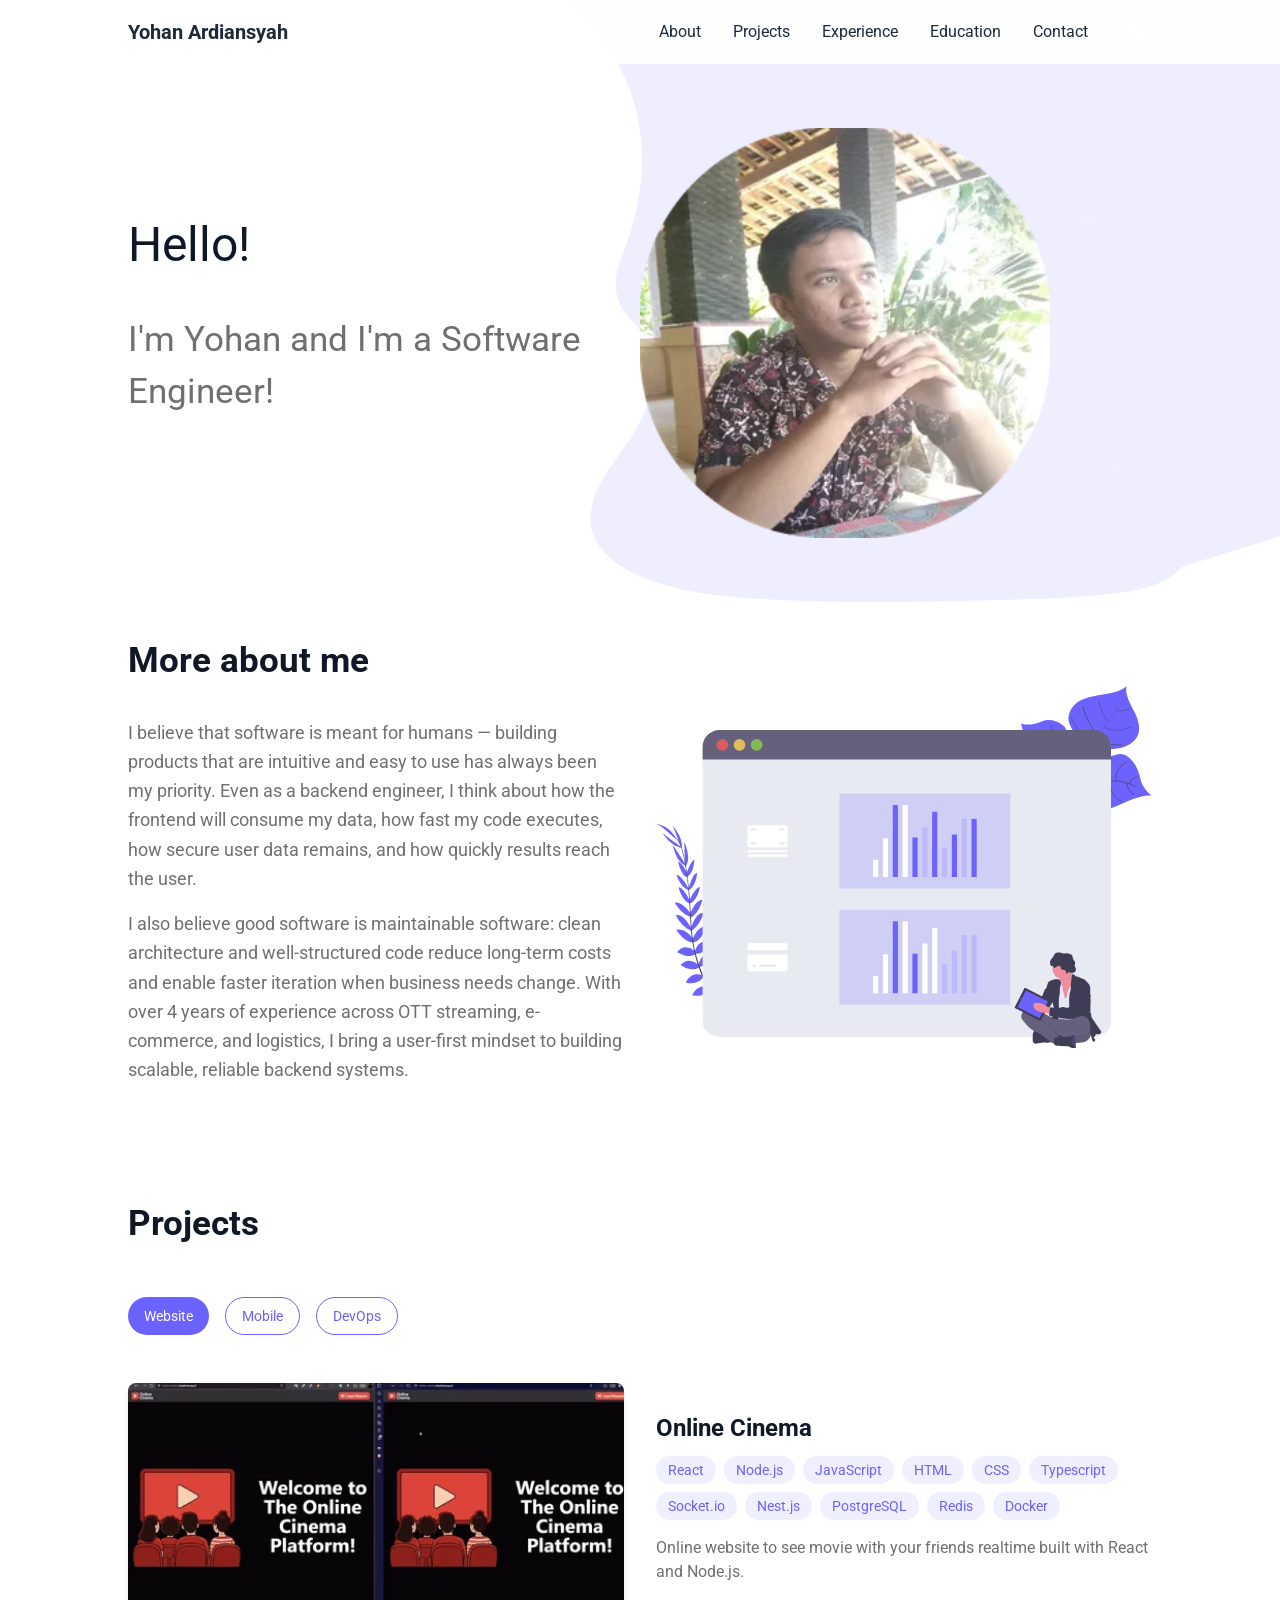
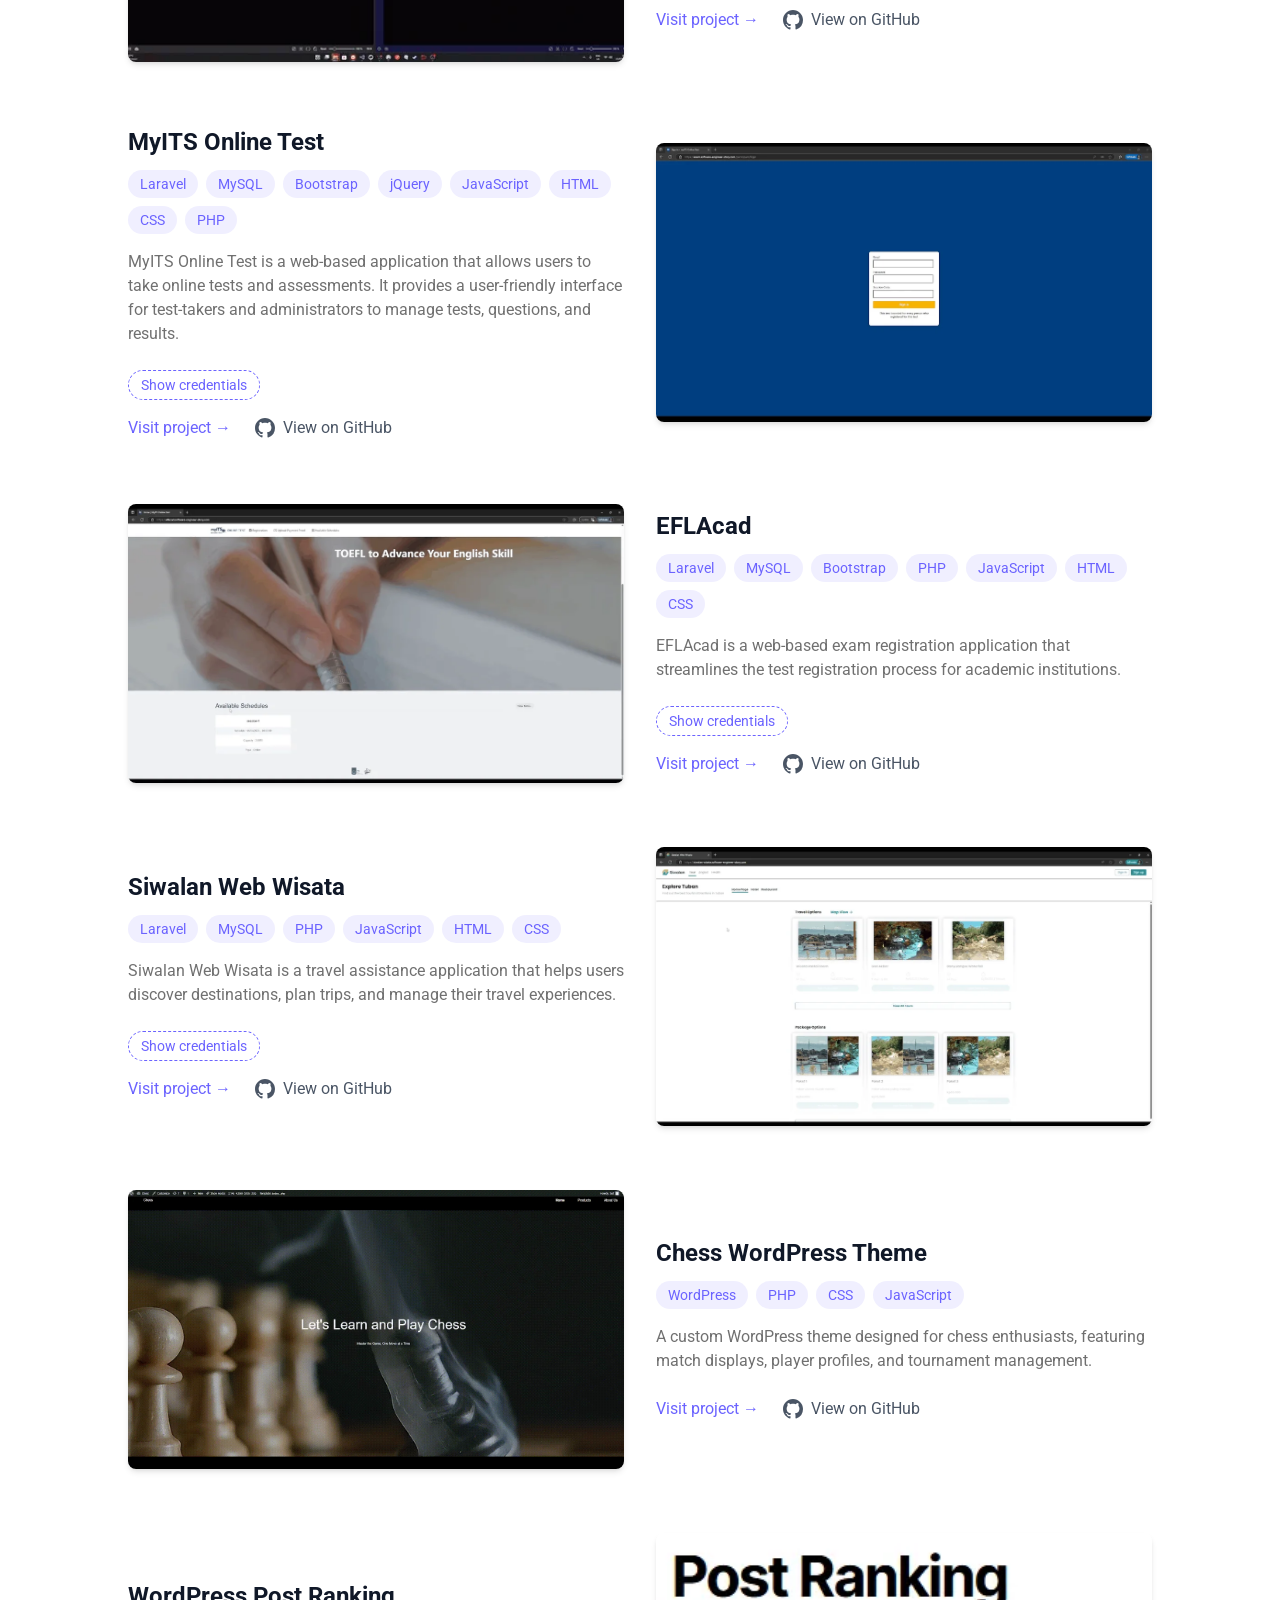
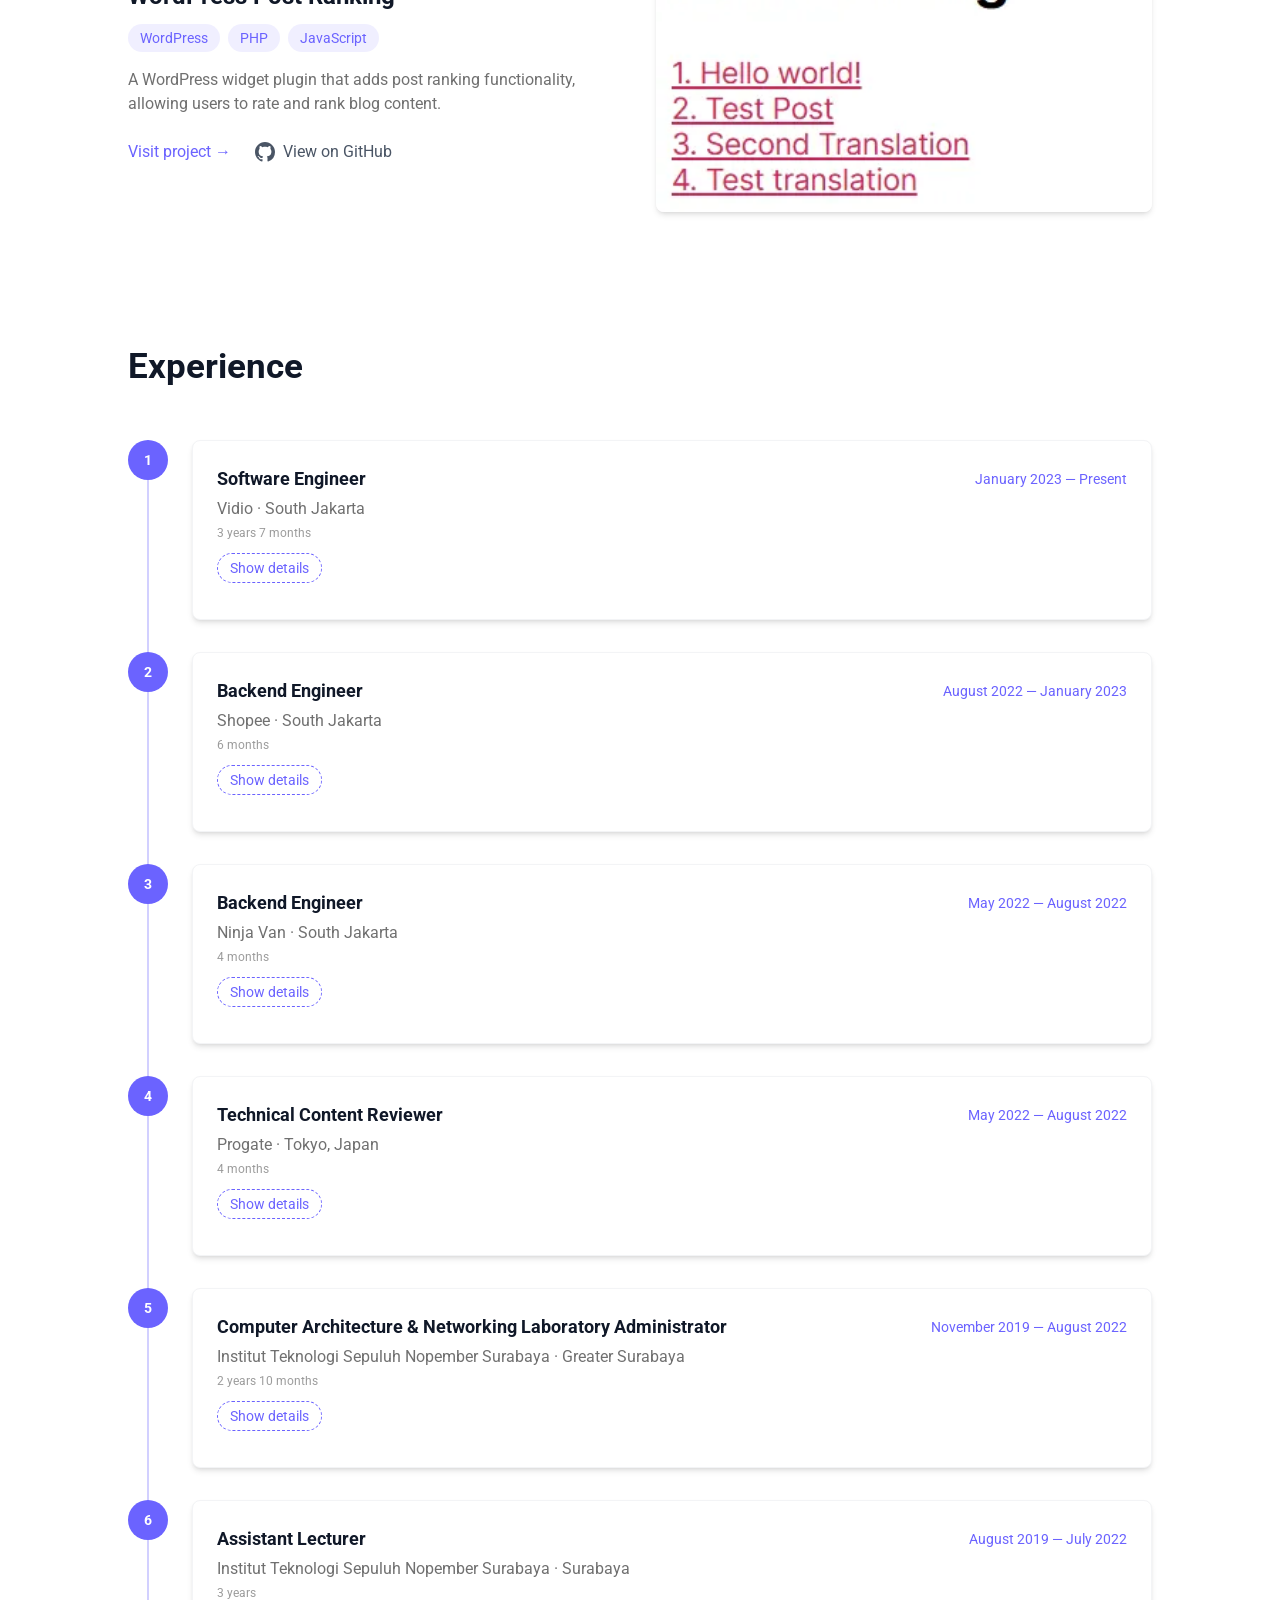
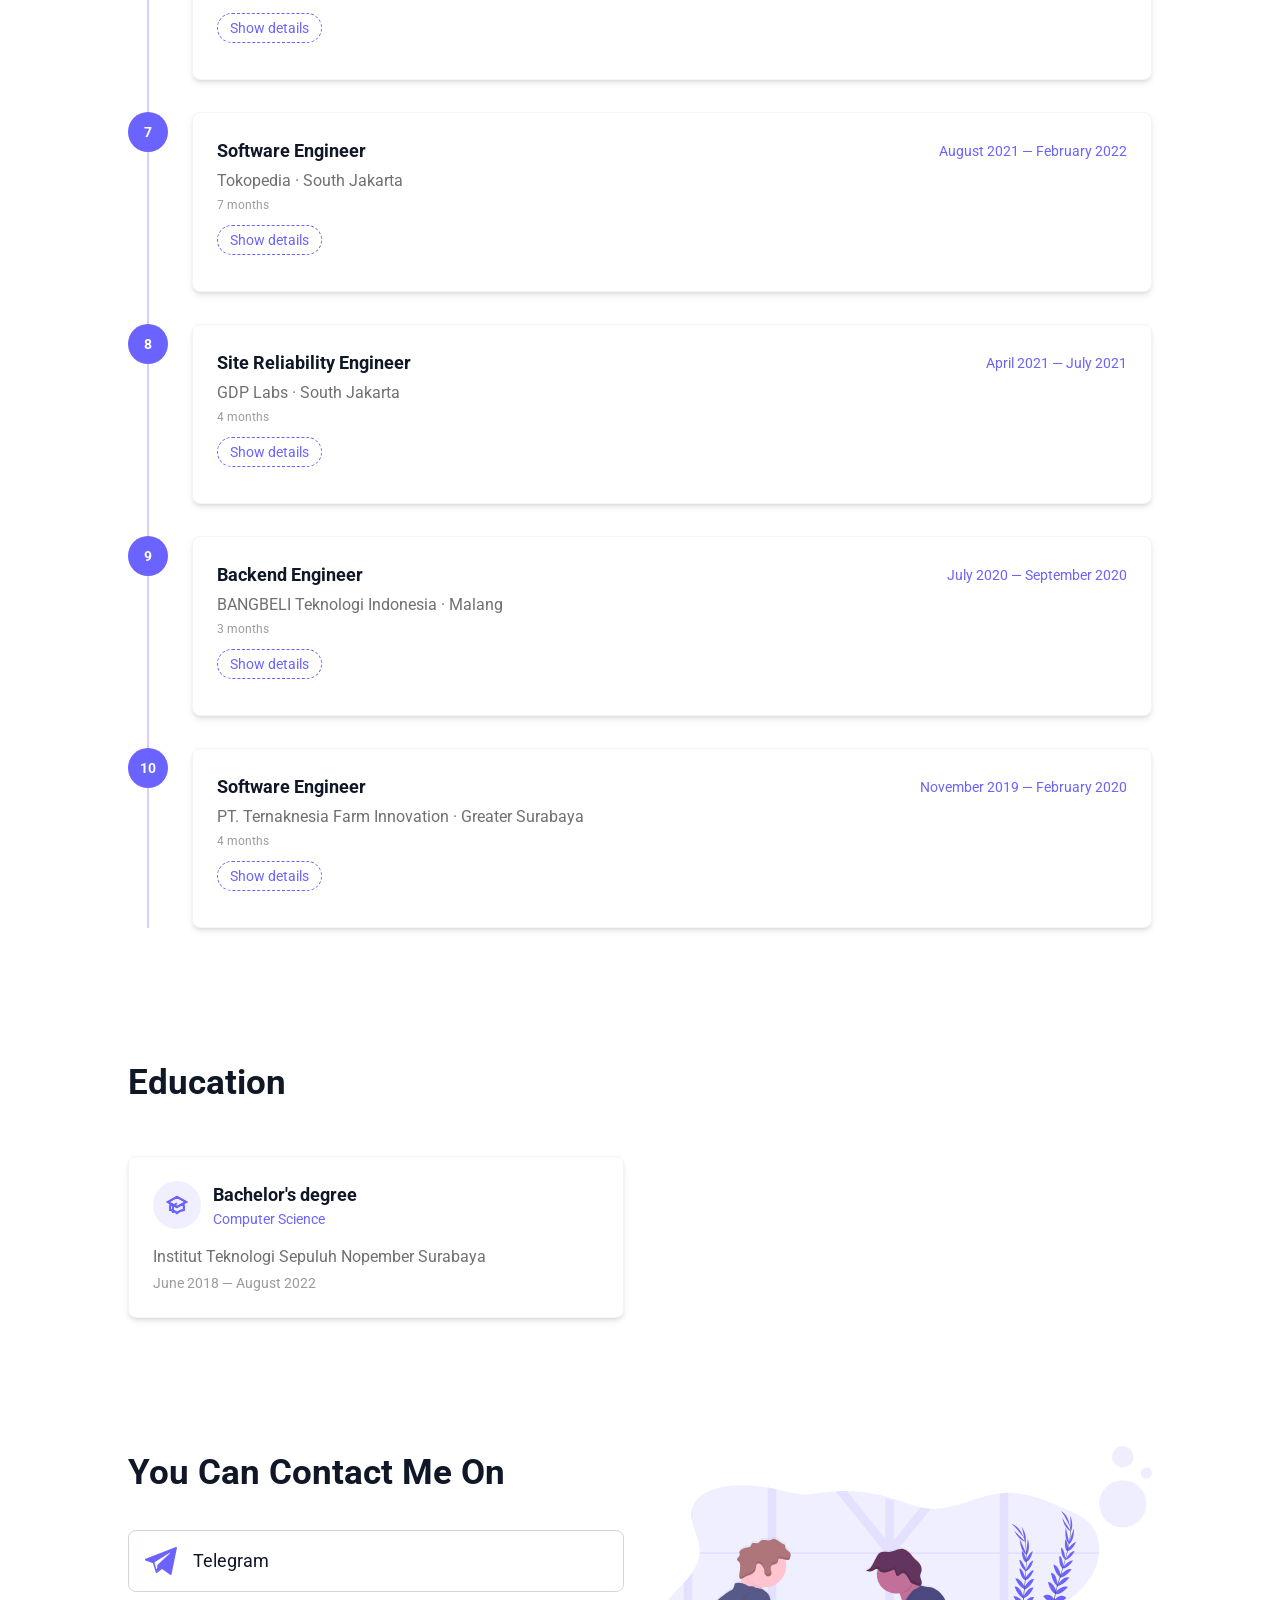
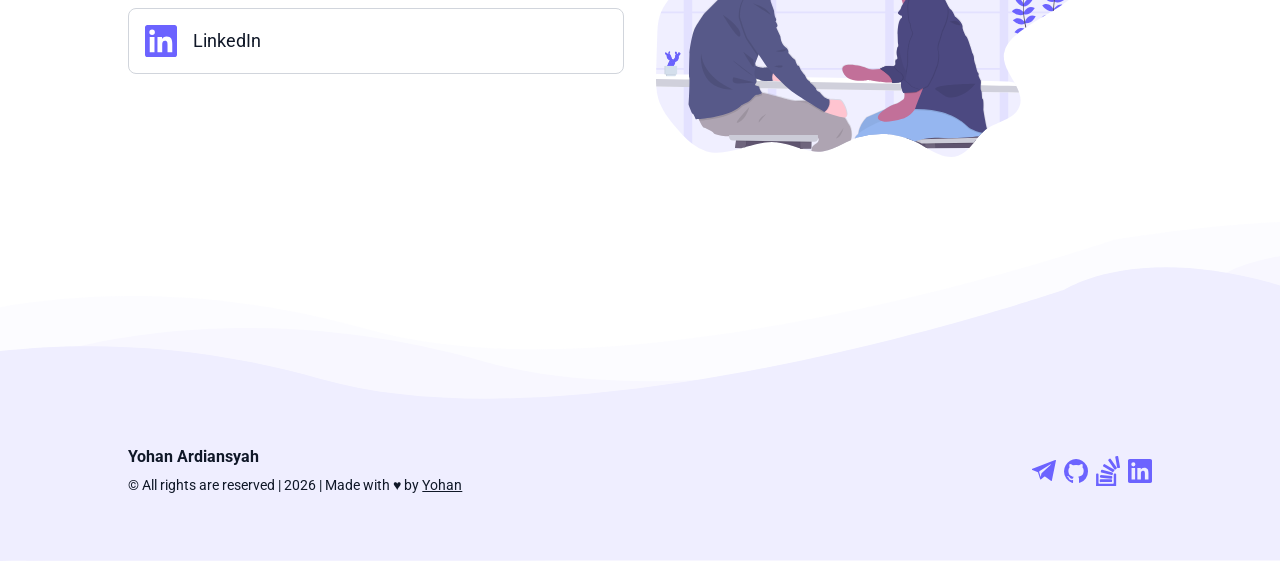
==== commit 7f3144b8: "deploy: 42e502a - image optimization (110MB -> 9MB)" ====
--- a/index.html
+++ b/index.html
@@ -19,20 +19,20 @@
 Hello!
 </h1> <h2 class="text-[32pt] font-normal text-[#707070] dark:text-[#e6e6e6] mb-10 sm:text-[26pt]">
 I'm Yohan and I'm a Software Engineer!
-</h2> </div> <div class="flex-1 w-full"> <img src="/_astro/pp-round.Dqd3zfSC.png" alt="I'm Yohan and I'm a Software Engineer!" class="w-4/5"> </div> </div> </section> <section id="about" class="py-8"> <!-- Skills section --> <div class="max-w-6xl mx-auto w-[90%] lg:w-[80%] flex items-center justify-between flex-col-reverse md:flex-row-reverse"> <div class="flex-1 w-full md:mb-0 mb-8"> <img src="/_astro/skills.D8OMtKzK.svg" alt="I'm Yohan and I'm a Software Engineer!" class="w-full"> </div> <div class="flex-1 w-full md:pr-8"> <h2 class="text-[26pt] font-bold text-gray-900 dark:text-white mb-8">
+</h2> </div> <div class="flex-1 w-full"> <img src="/_astro/pp-round.Dqd3zfSC_1F7p3F.webp" alt="I'm Yohan and I'm a Software Engineer!" loading="lazy" decoding="async" fetchpriority="auto" width="300" height="300" class="w-4/5"> </div> </div> </section> <section id="about" class="py-8"> <!-- Skills section --> <div class="max-w-6xl mx-auto w-[90%] lg:w-[80%] flex items-center justify-between flex-col-reverse md:flex-row-reverse"> <div class="flex-1 w-full md:mb-0 mb-8"> <img src="/_astro/skills.D8OMtKzK.svg" alt="I'm Yohan and I'm a Software Engineer!" class="w-full" loading="lazy"> </div> <div class="flex-1 w-full md:pr-8"> <h2 class="text-[26pt] font-bold text-gray-900 dark:text-white mb-8">
 More about me
 </h2> <p class="text-lg leading-relaxed text-[#707070] dark:text-[#c7c7c7] mb-4">
 I believe that software is meant for humans — building products that are intuitive and easy to use has always been my priority. Even as a backend engineer, I think about how the frontend will consume my data, how fast my code executes, how secure user data remains, and how quickly results reach the user.
 </p> <p class="text-lg leading-relaxed text-[#707070] dark:text-[#c7c7c7] mb-4">
 I also believe good software is maintainable software: clean architecture and well-structured code reduce long-term costs and enable faster iteration when business needs change. With over 4 years of experience across OTT streaming, e-commerce, and logistics, I bring a user-first mindset to building scalable, reliable backend systems.
-</p> </div> </div> </section> <astro-island uid="ZUwwki" prefix="r5" component-url="/_astro/Projects.DwuBlwxu.js" component-export="default" renderer-url="/_astro/client.CpQ9otmg.js" props="{}" ssr client="load" opts="{&quot;name&quot;:&quot;Projects&quot;,&quot;value&quot;:true}" await-children><section id="projects" class="py-16"><style>
+</p> </div> </div> </section> <astro-island uid="VFj7A" prefix="r5" component-url="/_astro/Projects.n2k8Rm-G.js" component-export="default" renderer-url="/_astro/client.CpQ9otmg.js" props="{}" ssr client="load" opts="{&quot;name&quot;:&quot;Projects&quot;,&quot;value&quot;:true}" await-children><section id="projects" class="py-16"><style>
         .project-row:nth-child(even) &gt; .project-preview { order: 2; }
         .project-row:nth-child(even) &gt; .project-details { order: 1; }
-      </style><div class="max-w-6xl mx-auto w-[90%] lg:w-[80%]"><h2 class="text-[26pt] font-bold text-gray-900 dark:text-white mb-12">Projects</h2><div class="flex gap-4 mb-12"><button type="button" aria-selected="true" class="px-4 py-2 rounded-full text-sm font-medium transition-colors bg-primary text-white">Website</button><button type="button" aria-selected="false" class="px-4 py-2 rounded-full text-sm font-medium transition-colors border border-primary text-primary hover:bg-primary/10 dark:hover:bg-primary/20">Mobile</button><button type="button" aria-selected="false" class="px-4 py-2 rounded-full text-sm font-medium transition-colors border border-primary text-primary hover:bg-primary/10 dark:hover:bg-primary/20">DevOps</button></div><div class="flex flex-col gap-16"><div class="grid grid-cols-1 md:grid-cols-2 gap-8 items-center project-row"><div class="project-preview"><img src="/projects/onlinecinema.gif" alt="Online Cinema" class="w-full rounded-lg shadow-md object-cover aspect-video"/></div><div class="project-details"><h3 class="text-2xl font-bold text-gray-900 dark:text-white mb-3">Online Cinema</h3><div class="flex flex-wrap gap-2 mb-4"><span class="px-3 py-1 text-sm bg-primary/10 text-primary rounded-full dark:bg-primary/20">React</span><span class="px-3 py-1 text-sm bg-primary/10 text-primary rounded-full dark:bg-primary/20">Node.js</span><span class="px-3 py-1 text-sm bg-primary/10 text-primary rounded-full dark:bg-primary/20">JavaScript</span><span class="px-3 py-1 text-sm bg-primary/10 text-primary rounded-full dark:bg-primary/20">HTML</span><span class="px-3 py-1 text-sm bg-primary/10 text-primary rounded-full dark:bg-primary/20">CSS</span><span class="px-3 py-1 text-sm bg-primary/10 text-primary rounded-full dark:bg-primary/20">Typescript</span><span class="px-3 py-1 text-sm bg-primary/10 text-primary rounded-full dark:bg-primary/20">Socket.io</span><span class="px-3 py-1 text-sm bg-primary/10 text-primary rounded-full dark:bg-primary/20">Nest.js</span><span class="px-3 py-1 text-sm bg-primary/10 text-primary rounded-full dark:bg-primary/20">PostgreSQL</span><span class="px-3 py-1 text-sm bg-primary/10 text-primary rounded-full dark:bg-primary/20">Redis</span><span class="px-3 py-1 text-sm bg-primary/10 text-primary rounded-full dark:bg-primary/20">Docker</span></div><p class="text-[#707070] dark:text-[#c7c7c7] mb-6">Online website to see movie with your friends realtime built with React and Node.js.</p><div class="flex flex-wrap items-center gap-6"><a href="https://online-cinema.freeform.my.id" target="_blank" rel="noopener noreferrer" class="inline-flex items-center gap-2 text-primary hover:underline font-medium">Visit project →</a><a href="https://github.com/kuuhaku86/online-cinema" target="_blank" rel="noopener noreferrer" class="inline-flex items-center gap-2 text-gray-600 dark:text-gray-400 hover:text-primary dark:hover:text-primary font-medium"><svg viewBox="0 0 24 24" class="w-5 h-5 fill-current" aria-hidden="true"><path d="M12 0C5.37 0 0 5.37 0 12c0 5.31 3.435 9.795 8.205 11.385.6.105.825-.255.825-.57 0-.285-.015-1.23-.015-2.235-3.015.555-3.795-.735-4.035-1.41-.135-.345-.72-1.41-1.23-1.695-.42-.225-1.02-.78-.015-.795.945-.015 1.62.87 1.845 1.23 1.08 1.815 2.805 1.305 3.495.99.105-.78.42-1.305.765-1.605-2.67-.3-5.46-1.335-5.46-5.925 0-1.305.465-2.385 1.23-3.225-.12-.3-.54-1.53.12-3.18 0 0 1.005-.315 3.3 1.23.96-.27 1.98-.405 3-.405s2.04.135 3 .405c2.295-1.56 3.3-1.23 3.3-1.23.66 1.65.24 2.88.12 3.18.765.84 1.23 1.905 1.23 3.225 0 4.605-2.805 5.625-5.475 5.925.435.375.81 1.095.81 2.22 0 1.605-.015 2.895-.015 3.3 0 .315.225.69.825.57A12.02 12.02 0 0 0 24 12c0-6.63-5.37-12-12-12z"></path></svg>View on GitHub</a></div></div></div><div class="grid grid-cols-1 md:grid-cols-2 gap-8 items-center project-row"><div class="project-preview"><img src="/projects/examits.gif" alt="MyITS Online Test" class="w-full rounded-lg shadow-md object-cover aspect-video"/></div><div class="project-details"><h3 class="text-2xl font-bold text-gray-900 dark:text-white mb-3">MyITS Online Test</h3><div class="flex flex-wrap gap-2 mb-4"><span class="px-3 py-1 text-sm bg-primary/10 text-primary rounded-full dark:bg-primary/20">Laravel</span><span class="px-3 py-1 text-sm bg-primary/10 text-primary rounded-full dark:bg-primary/20">MySQL</span><span class="px-3 py-1 text-sm bg-primary/10 text-primary rounded-full dark:bg-primary/20">Bootstrap</span><span class="px-3 py-1 text-sm bg-primary/10 text-primary rounded-full dark:bg-primary/20">jQuery</span><span class="px-3 py-1 text-sm bg-primary/10 text-primary rounded-full dark:bg-primary/20">JavaScript</span><span class="px-3 py-1 text-sm bg-primary/10 text-primary rounded-full dark:bg-primary/20">HTML</span><span class="px-3 py-1 text-sm bg-primary/10 text-primary rounded-full dark:bg-primary/20">CSS</span><span class="px-3 py-1 text-sm bg-primary/10 text-primary rounded-full dark:bg-primary/20">PHP</span></div><p class="text-[#707070] dark:text-[#c7c7c7] mb-6">MyITS Online Test is a web-based application that allows users to take online tests and assessments. It provides a user-friendly interface for test-takers and administrators to manage tests, questions, and results.</p><div class="mb-4"><button type="button" class="px-3 py-1 rounded-full text-sm font-medium transition-colors border border-dashed border-primary text-primary hover:bg-primary/10 dark:hover:bg-primary/20">Show credentials</button></div><div class="flex flex-wrap items-center gap-6"><a href="https://exam.freeform.my.id/participant/login" target="_blank" rel="noopener noreferrer" class="inline-flex items-center gap-2 text-primary hover:underline font-medium">Visit project →</a><a href="https://gitlab.com/kuuhaku86/examits" target="_blank" rel="noopener noreferrer" class="inline-flex items-center gap-2 text-gray-600 dark:text-gray-400 hover:text-primary dark:hover:text-primary font-medium"><svg viewBox="0 0 24 24" class="w-5 h-5 fill-current" aria-hidden="true"><path d="M12 0C5.37 0 0 5.37 0 12c0 5.31 3.435 9.795 8.205 11.385.6.105.825-.255.825-.57 0-.285-.015-1.23-.015-2.235-3.015.555-3.795-.735-4.035-1.41-.135-.345-.72-1.41-1.23-1.695-.42-.225-1.02-.78-.015-.795.945-.015 1.62.87 1.845 1.23 1.08 1.815 2.805 1.305 3.495.99.105-.78.42-1.305.765-1.605-2.67-.3-5.46-1.335-5.46-5.925 0-1.305.465-2.385 1.23-3.225-.12-.3-.54-1.53.12-3.18 0 0 1.005-.315 3.3 1.23.96-.27 1.98-.405 3-.405s2.04.135 3 .405c2.295-1.56 3.3-1.23 3.3-1.23.66 1.65.24 2.88.12 3.18.765.84 1.23 1.905 1.23 3.225 0 4.605-2.805 5.625-5.475 5.925.435.375.81 1.095.81 2.22 0 1.605-.015 2.895-.015 3.3 0 .315.225.69.825.57A12.02 12.02 0 0 0 24 12c0-6.63-5.37-12-12-12z"></path></svg>View on GitHub</a></div></div></div><div class="grid grid-cols-1 md:grid-cols-2 gap-8 items-center project-row"><div class="project-preview"><img src="/projects/eflacad.gif" alt="EFLAcad" class="w-full rounded-lg shadow-md object-cover aspect-video"/></div><div class="project-details"><h3 class="text-2xl font-bold text-gray-900 dark:text-white mb-3">EFLAcad</h3><div class="flex flex-wrap gap-2 mb-4"><span class="px-3 py-1 text-sm bg-primary/10 text-primary rounded-full dark:bg-primary/20">Laravel</span><span class="px-3 py-1 text-sm bg-primary/10 text-primary rounded-full dark:bg-primary/20">MySQL</span><span class="px-3 py-1 text-sm bg-primary/10 text-primary rounded-full dark:bg-primary/20">Bootstrap</span><span class="px-3 py-1 text-sm bg-primary/10 text-primary rounded-full dark:bg-primary/20">PHP</span><span class="px-3 py-1 text-sm bg-primary/10 text-primary rounded-full dark:bg-primary/20">JavaScript</span><span class="px-3 py-1 text-sm bg-primary/10 text-primary rounded-full dark:bg-primary/20">HTML</span><span class="px-3 py-1 text-sm bg-primary/10 text-primary rounded-full dark:bg-primary/20">CSS</span></div><p class="text-[#707070] dark:text-[#c7c7c7] mb-6">EFLAcad is a web-based exam registration application that streamlines the test registration process for academic institutions.</p><div class="mb-4"><button type="button" class="px-3 py-1 rounded-full text-sm font-medium transition-colors border border-dashed border-primary text-primary hover:bg-primary/10 dark:hover:bg-primary/20">Show credentials</button></div><div class="flex flex-wrap items-center gap-6"><a href="https://eflacad.freeform.my.id" target="_blank" rel="noopener noreferrer" class="inline-flex items-center gap-2 text-primary hover:underline font-medium">Visit project →</a><a href="https://gitlab.com/kuuhaku86/eflacad" target="_blank" rel="noopener noreferrer" class="inline-flex items-center gap-2 text-gray-600 dark:text-gray-400 hover:text-primary dark:hover:text-primary font-medium"><svg viewBox="0 0 24 24" class="w-5 h-5 fill-current" aria-hidden="true"><path d="M12 0C5.37 0 0 5.37 0 12c0 5.31 3.435 9.795 8.205 11.385.6.105.825-.255.825-.57 0-.285-.015-1.23-.015-2.235-3.015.555-3.795-.735-4.035-1.41-.135-.345-.72-1.41-1.23-1.695-.42-.225-1.02-.78-.015-.795.945-.015 1.62.87 1.845 1.23 1.08 1.815 2.805 1.305 3.495.99.105-.78.42-1.305.765-1.605-2.67-.3-5.46-1.335-5.46-5.925 0-1.305.465-2.385 1.23-3.225-.12-.3-.54-1.53.12-3.18 0 0 1.005-.315 3.3 1.23.96-.27 1.98-.405 3-.405s2.04.135 3 .405c2.295-1.56 3.3-1.23 3.3-1.23.66 1.65.24 2.88.12 3.18.765.84 1.23 1.905 1.23 3.225 0 4.605-2.805 5.625-5.475 5.925.435.375.81 1.095.81 2.22 0 1.605-.015 2.895-.015 3.3 0 .315.225.69.825.57A12.02 12.02 0 0 0 24 12c0-6.63-5.37-12-12-12z"></path></svg>View on GitHub</a></div></div></div><div class="grid grid-cols-1 md:grid-cols-2 gap-8 items-center project-row"><div class="project-preview"><img src="/projects/siwalan-wisata.gif" alt="Siwalan Web Wisata" class="w-full rounded-lg shadow-md object-cover aspect-video"/></div><div class="project-details"><h3 class="text-2xl font-bold text-gray-900 dark:text-white mb-3">Siwalan Web Wisata</h3><div class="flex flex-wrap gap-2 mb-4"><span class="px-3 py-1 text-sm bg-primary/10 text-primary rounded-full dark:bg-primary/20">Laravel</span><span class="px-3 py-1 text-sm bg-primary/10 text-primary rounded-full dark:bg-primary/20">MySQL</span><span class="px-3 py-1 text-sm bg-primary/10 text-primary rounded-full dark:bg-primary/20">PHP</span><span class="px-3 py-1 text-sm bg-primary/10 text-primary rounded-full dark:bg-primary/20">JavaScript</span><span class="px-3 py-1 text-sm bg-primary/10 text-primary rounded-full dark:bg-primary/20">HTML</span><span class="px-3 py-1 text-sm bg-primary/10 text-primary rounded-full dark:bg-primary/20">CSS</span></div><p class="text-[#707070] dark:text-[#c7c7c7] mb-6">Siwalan Web Wisata is a travel assistance application that helps users discover destinations, plan trips, and manage their travel experiences.</p><div class="mb-4"><button type="button" class="px-3 py-1 rounded-full text-sm font-medium transition-colors border border-dashed border-primary text-primary hover:bg-primary/10 dark:hover:bg-primary/20">Show credentials</button></div><div class="flex flex-wrap items-center gap-6"><a href="https://siwalan-wisata.freeform.my.id" target="_blank" rel="noopener noreferrer" class="inline-flex items-center gap-2 text-primary hover:underline font-medium">Visit project →</a><a href="https://gitlab.com/kuuhaku86/siwalan-web-wisata" target="_blank" rel="noopener noreferrer" class="inline-flex items-center gap-2 text-gray-600 dark:text-gray-400 hover:text-primary dark:hover:text-primary font-medium"><svg viewBox="0 0 24 24" class="w-5 h-5 fill-current" aria-hidden="true"><path d="M12 0C5.37 0 0 5.37 0 12c0 5.31 3.435 9.795 8.205 11.385.6.105.825-.255.825-.57 0-.285-.015-1.23-.015-2.235-3.015.555-3.795-.735-4.035-1.41-.135-.345-.72-1.41-1.23-1.695-.42-.225-1.02-.78-.015-.795.945-.015 1.62.87 1.845 1.23 1.08 1.815 2.805 1.305 3.495.99.105-.78.42-1.305.765-1.605-2.67-.3-5.46-1.335-5.46-5.925 0-1.305.465-2.385 1.23-3.225-.12-.3-.54-1.53.12-3.18 0 0 1.005-.315 3.3 1.23.96-.27 1.98-.405 3-.405s2.04.135 3 .405c2.295-1.56 3.3-1.23 3.3-1.23.66 1.65.24 2.88.12 3.18.765.84 1.23 1.905 1.23 3.225 0 4.605-2.805 5.625-5.475 5.925.435.375.81 1.095.81 2.22 0 1.605-.015 2.895-.015 3.3 0 .315.225.69.825.57A12.02 12.02 0 0 0 24 12c0-6.63-5.37-12-12-12z"></path></svg>View on GitHub</a></div></div></div><div class="grid grid-cols-1 md:grid-cols-2 gap-8 items-center project-row"><div class="project-preview"><img src="/projects/wordpress-chess-theme.gif" alt="Chess WordPress Theme" class="w-full rounded-lg shadow-md object-cover aspect-video"/></div><div class="project-details"><h3 class="text-2xl font-bold text-gray-900 dark:text-white mb-3">Chess WordPress Theme</h3><div class="flex flex-wrap gap-2 mb-4"><span class="px-3 py-1 text-sm bg-primary/10 text-primary rounded-full dark:bg-primary/20">WordPress</span><span class="px-3 py-1 text-sm bg-primary/10 text-primary rounded-full dark:bg-primary/20">PHP</span><span class="px-3 py-1 text-sm bg-primary/10 text-primary rounded-full dark:bg-primary/20">CSS</span><span class="px-3 py-1 text-sm bg-primary/10 text-primary rounded-full dark:bg-primary/20">JavaScript</span></div><p class="text-[#707070] dark:text-[#c7c7c7] mb-6">A custom WordPress theme designed for chess enthusiasts, featuring match displays, player profiles, and tournament management.</p><div class="flex flex-wrap items-center gap-6"><a href="https://medium.com/@yohan.ardiansyah90/building-your-first-wordpress-theme-6f6654c8fc73" target="_blank" rel="noopener noreferrer" class="inline-flex items-center gap-2 text-primary hover:underline font-medium">Visit project →</a><a href="https://github.com/kuuhaku86/chess-wordpress-theme" target="_blank" rel="noopener noreferrer" class="inline-flex items-center gap-2 text-gray-600 dark:text-gray-400 hover:text-primary dark:hover:text-primary font-medium"><svg viewBox="0 0 24 24" class="w-5 h-5 fill-current" aria-hidden="true"><path d="M12 0C5.37 0 0 5.37 0 12c0 5.31 3.435 9.795 8.205 11.385.6.105.825-.255.825-.57 0-.285-.015-1.23-.015-2.235-3.015.555-3.795-.735-4.035-1.41-.135-.345-.72-1.41-1.23-1.695-.42-.225-1.02-.78-.015-.795.945-.015 1.62.87 1.845 1.23 1.08 1.815 2.805 1.305 3.495.99.105-.78.42-1.305.765-1.605-2.67-.3-5.46-1.335-5.46-5.925 0-1.305.465-2.385 1.23-3.225-.12-.3-.54-1.53.12-3.18 0 0 1.005-.315 3.3 1.23.96-.27 1.98-.405 3-.405s2.04.135 3 .405c2.295-1.56 3.3-1.23 3.3-1.23.66 1.65.24 2.88.12 3.18.765.84 1.23 1.905 1.23 3.225 0 4.605-2.805 5.625-5.475 5.925.435.375.81 1.095.81 2.22 0 1.605-.015 2.895-.015 3.3 0 .315.225.69.825.57A12.02 12.02 0 0 0 24 12c0-6.63-5.37-12-12-12z"></path></svg>View on GitHub</a></div></div></div><div class="grid grid-cols-1 md:grid-cols-2 gap-8 items-center project-row"><div class="project-preview"><img src="/projects/wordpress-widget-plugin.png" alt="WordPress Post Ranking" class="w-full rounded-lg shadow-md object-cover aspect-video"/></div><div class="project-details"><h3 class="text-2xl font-bold text-gray-900 dark:text-white mb-3">WordPress Post Ranking</h3><div class="flex flex-wrap gap-2 mb-4"><span class="px-3 py-1 text-sm bg-primary/10 text-primary rounded-full dark:bg-primary/20">WordPress</span><span class="px-3 py-1 text-sm bg-primary/10 text-primary rounded-full dark:bg-primary/20">PHP</span><span class="px-3 py-1 text-sm bg-primary/10 text-primary rounded-full dark:bg-primary/20">JavaScript</span></div><p class="text-[#707070] dark:text-[#c7c7c7] mb-6">A WordPress widget plugin that adds post ranking functionality, allowing users to rate and rank blog content.</p><div class="flex flex-wrap items-center gap-6"><a href="https://medium.com/@yohan.ardiansyah90/crafting-your-own-wordpress-widget-plugin-a-step-by-step-guide-c2952237413e" target="_blank" rel="noopener noreferrer" class="inline-flex items-center gap-2 text-primary hover:underline font-medium">Visit project →</a><a href="https://github.com/kuuhaku86/wordpress-post-ranking" target="_blank" rel="noopener noreferrer" class="inline-flex items-center gap-2 text-gray-600 dark:text-gray-400 hover:text-primary dark:hover:text-primary font-medium"><svg viewBox="0 0 24 24" class="w-5 h-5 fill-current" aria-hidden="true"><path d="M12 0C5.37 0 0 5.37 0 12c0 5.31 3.435 9.795 8.205 11.385.6.105.825-.255.825-.57 0-.285-.015-1.23-.015-2.235-3.015.555-3.795-.735-4.035-1.41-.135-.345-.72-1.41-1.23-1.695-.42-.225-1.02-.78-.015-.795.945-.015 1.62.87 1.845 1.23 1.08 1.815 2.805 1.305 3.495.99.105-.78.42-1.305.765-1.605-2.67-.3-5.46-1.335-5.46-5.925 0-1.305.465-2.385 1.23-3.225-.12-.3-.54-1.53.12-3.18 0 0 1.005-.315 3.3 1.23.96-.27 1.98-.405 3-.405s2.04.135 3 .405c2.295-1.56 3.3-1.23 3.3-1.23.66 1.65.24 2.88.12 3.18.765.84 1.23 1.905 1.23 3.225 0 4.605-2.805 5.625-5.475 5.925.435.375.81 1.095.81 2.22 0 1.605-.015 2.895-.015 3.3 0 .315.225.69.825.57A12.02 12.02 0 0 0 24 12c0-6.63-5.37-12-12-12z"></path></svg>View on GitHub</a></div></div></div></div></div></section><!--astro:end--></astro-island> <astro-island uid="Z1aycD" prefix="r6" component-url="/_astro/Experience.Dgyqmpwh.js" component-export="default" renderer-url="/_astro/client.CpQ9otmg.js" props="{}" ssr client="load" opts="{&quot;name&quot;:&quot;Experience&quot;,&quot;value&quot;:true}" await-children><section id="experience" class="py-16"><style>
+      </style><div class="max-w-6xl mx-auto w-[90%] lg:w-[80%]"><h2 class="text-[26pt] font-bold text-gray-900 dark:text-white mb-12">Projects</h2><div class="flex gap-4 mb-12"><button type="button" aria-selected="true" class="px-4 py-2 rounded-full text-sm font-medium transition-colors bg-primary text-white">Website</button><button type="button" aria-selected="false" class="px-4 py-2 rounded-full text-sm font-medium transition-colors border border-primary text-primary hover:bg-primary/10 dark:hover:bg-primary/20">Mobile</button><button type="button" aria-selected="false" class="px-4 py-2 rounded-full text-sm font-medium transition-colors border border-primary text-primary hover:bg-primary/10 dark:hover:bg-primary/20">DevOps</button></div><div class="flex flex-col gap-16"><div class="grid grid-cols-1 md:grid-cols-2 gap-8 items-center project-row"><div class="project-preview"><video autoplay="" loop="" muted="" playsinline="" poster="/projects/onlinecinema.webp" class="w-full rounded-lg shadow-md object-cover aspect-video"><source src="/projects/onlinecinema.mp4" type="video/mp4"/></video></div><div class="project-details"><h3 class="text-2xl font-bold text-gray-900 dark:text-white mb-3">Online Cinema</h3><div class="flex flex-wrap gap-2 mb-4"><span class="px-3 py-1 text-sm bg-primary/10 text-primary rounded-full dark:bg-primary/20">React</span><span class="px-3 py-1 text-sm bg-primary/10 text-primary rounded-full dark:bg-primary/20">Node.js</span><span class="px-3 py-1 text-sm bg-primary/10 text-primary rounded-full dark:bg-primary/20">JavaScript</span><span class="px-3 py-1 text-sm bg-primary/10 text-primary rounded-full dark:bg-primary/20">HTML</span><span class="px-3 py-1 text-sm bg-primary/10 text-primary rounded-full dark:bg-primary/20">CSS</span><span class="px-3 py-1 text-sm bg-primary/10 text-primary rounded-full dark:bg-primary/20">Typescript</span><span class="px-3 py-1 text-sm bg-primary/10 text-primary rounded-full dark:bg-primary/20">Socket.io</span><span class="px-3 py-1 text-sm bg-primary/10 text-primary rounded-full dark:bg-primary/20">Nest.js</span><span class="px-3 py-1 text-sm bg-primary/10 text-primary rounded-full dark:bg-primary/20">PostgreSQL</span><span class="px-3 py-1 text-sm bg-primary/10 text-primary rounded-full dark:bg-primary/20">Redis</span><span class="px-3 py-1 text-sm bg-primary/10 text-primary rounded-full dark:bg-primary/20">Docker</span></div><p class="text-[#707070] dark:text-[#c7c7c7] mb-6">Online website to see movie with your friends realtime built with React and Node.js.</p><div class="flex flex-wrap items-center gap-6"><a href="https://online-cinema.freeform.my.id" target="_blank" rel="noopener noreferrer" class="inline-flex items-center gap-2 text-primary hover:underline font-medium">Visit project →</a><a href="https://github.com/kuuhaku86/online-cinema" target="_blank" rel="noopener noreferrer" class="inline-flex items-center gap-2 text-gray-600 dark:text-gray-400 hover:text-primary dark:hover:text-primary font-medium"><svg viewBox="0 0 24 24" class="w-5 h-5 fill-current" aria-hidden="true"><path d="M12 0C5.37 0 0 5.37 0 12c0 5.31 3.435 9.795 8.205 11.385.6.105.825-.255.825-.57 0-.285-.015-1.23-.015-2.235-3.015.555-3.795-.735-4.035-1.41-.135-.345-.72-1.41-1.23-1.695-.42-.225-1.02-.78-.015-.795.945-.015 1.62.87 1.845 1.23 1.08 1.815 2.805 1.305 3.495.99.105-.78.42-1.305.765-1.605-2.67-.3-5.46-1.335-5.46-5.925 0-1.305.465-2.385 1.23-3.225-.12-.3-.54-1.53.12-3.18 0 0 1.005-.315 3.3 1.23.96-.27 1.98-.405 3-.405s2.04.135 3 .405c2.295-1.56 3.3-1.23 3.3-1.23.66 1.65.24 2.88.12 3.18.765.84 1.23 1.905 1.23 3.225 0 4.605-2.805 5.625-5.475 5.925.435.375.81 1.095.81 2.22 0 1.605-.015 2.895-.015 3.3 0 .315.225.69.825.57A12.02 12.02 0 0 0 24 12c0-6.63-5.37-12-12-12z"></path></svg>View on GitHub</a></div></div></div><div class="grid grid-cols-1 md:grid-cols-2 gap-8 items-center project-row"><div class="project-preview"><video autoplay="" loop="" muted="" playsinline="" poster="/projects/examits.webp" class="w-full rounded-lg shadow-md object-cover aspect-video"><source src="/projects/examits.mp4" type="video/mp4"/></video></div><div class="project-details"><h3 class="text-2xl font-bold text-gray-900 dark:text-white mb-3">MyITS Online Test</h3><div class="flex flex-wrap gap-2 mb-4"><span class="px-3 py-1 text-sm bg-primary/10 text-primary rounded-full dark:bg-primary/20">Laravel</span><span class="px-3 py-1 text-sm bg-primary/10 text-primary rounded-full dark:bg-primary/20">MySQL</span><span class="px-3 py-1 text-sm bg-primary/10 text-primary rounded-full dark:bg-primary/20">Bootstrap</span><span class="px-3 py-1 text-sm bg-primary/10 text-primary rounded-full dark:bg-primary/20">jQuery</span><span class="px-3 py-1 text-sm bg-primary/10 text-primary rounded-full dark:bg-primary/20">JavaScript</span><span class="px-3 py-1 text-sm bg-primary/10 text-primary rounded-full dark:bg-primary/20">HTML</span><span class="px-3 py-1 text-sm bg-primary/10 text-primary rounded-full dark:bg-primary/20">CSS</span><span class="px-3 py-1 text-sm bg-primary/10 text-primary rounded-full dark:bg-primary/20">PHP</span></div><p class="text-[#707070] dark:text-[#c7c7c7] mb-6">MyITS Online Test is a web-based application that allows users to take online tests and assessments. It provides a user-friendly interface for test-takers and administrators to manage tests, questions, and results.</p><div class="mb-4"><button type="button" class="px-3 py-1 rounded-full text-sm font-medium transition-colors border border-dashed border-primary text-primary hover:bg-primary/10 dark:hover:bg-primary/20">Show credentials</button></div><div class="flex flex-wrap items-center gap-6"><a href="https://exam.freeform.my.id/participant/login" target="_blank" rel="noopener noreferrer" class="inline-flex items-center gap-2 text-primary hover:underline font-medium">Visit project →</a><a href="https://gitlab.com/kuuhaku86/examits" target="_blank" rel="noopener noreferrer" class="inline-flex items-center gap-2 text-gray-600 dark:text-gray-400 hover:text-primary dark:hover:text-primary font-medium"><svg viewBox="0 0 24 24" class="w-5 h-5 fill-current" aria-hidden="true"><path d="M12 0C5.37 0 0 5.37 0 12c0 5.31 3.435 9.795 8.205 11.385.6.105.825-.255.825-.57 0-.285-.015-1.23-.015-2.235-3.015.555-3.795-.735-4.035-1.41-.135-.345-.72-1.41-1.23-1.695-.42-.225-1.02-.78-.015-.795.945-.015 1.62.87 1.845 1.23 1.08 1.815 2.805 1.305 3.495.99.105-.78.42-1.305.765-1.605-2.67-.3-5.46-1.335-5.46-5.925 0-1.305.465-2.385 1.23-3.225-.12-.3-.54-1.53.12-3.18 0 0 1.005-.315 3.3 1.23.96-.27 1.98-.405 3-.405s2.04.135 3 .405c2.295-1.56 3.3-1.23 3.3-1.23.66 1.65.24 2.88.12 3.18.765.84 1.23 1.905 1.23 3.225 0 4.605-2.805 5.625-5.475 5.925.435.375.81 1.095.81 2.22 0 1.605-.015 2.895-.015 3.3 0 .315.225.69.825.57A12.02 12.02 0 0 0 24 12c0-6.63-5.37-12-12-12z"></path></svg>View on GitHub</a></div></div></div><div class="grid grid-cols-1 md:grid-cols-2 gap-8 items-center project-row"><div class="project-preview"><video autoplay="" loop="" muted="" playsinline="" poster="/projects/eflacad.webp" class="w-full rounded-lg shadow-md object-cover aspect-video"><source src="/projects/eflacad.mp4" type="video/mp4"/></video></div><div class="project-details"><h3 class="text-2xl font-bold text-gray-900 dark:text-white mb-3">EFLAcad</h3><div class="flex flex-wrap gap-2 mb-4"><span class="px-3 py-1 text-sm bg-primary/10 text-primary rounded-full dark:bg-primary/20">Laravel</span><span class="px-3 py-1 text-sm bg-primary/10 text-primary rounded-full dark:bg-primary/20">MySQL</span><span class="px-3 py-1 text-sm bg-primary/10 text-primary rounded-full dark:bg-primary/20">Bootstrap</span><span class="px-3 py-1 text-sm bg-primary/10 text-primary rounded-full dark:bg-primary/20">PHP</span><span class="px-3 py-1 text-sm bg-primary/10 text-primary rounded-full dark:bg-primary/20">JavaScript</span><span class="px-3 py-1 text-sm bg-primary/10 text-primary rounded-full dark:bg-primary/20">HTML</span><span class="px-3 py-1 text-sm bg-primary/10 text-primary rounded-full dark:bg-primary/20">CSS</span></div><p class="text-[#707070] dark:text-[#c7c7c7] mb-6">EFLAcad is a web-based exam registration application that streamlines the test registration process for academic institutions.</p><div class="mb-4"><button type="button" class="px-3 py-1 rounded-full text-sm font-medium transition-colors border border-dashed border-primary text-primary hover:bg-primary/10 dark:hover:bg-primary/20">Show credentials</button></div><div class="flex flex-wrap items-center gap-6"><a href="https://eflacad.freeform.my.id" target="_blank" rel="noopener noreferrer" class="inline-flex items-center gap-2 text-primary hover:underline font-medium">Visit project →</a><a href="https://gitlab.com/kuuhaku86/eflacad" target="_blank" rel="noopener noreferrer" class="inline-flex items-center gap-2 text-gray-600 dark:text-gray-400 hover:text-primary dark:hover:text-primary font-medium"><svg viewBox="0 0 24 24" class="w-5 h-5 fill-current" aria-hidden="true"><path d="M12 0C5.37 0 0 5.37 0 12c0 5.31 3.435 9.795 8.205 11.385.6.105.825-.255.825-.57 0-.285-.015-1.23-.015-2.235-3.015.555-3.795-.735-4.035-1.41-.135-.345-.72-1.41-1.23-1.695-.42-.225-1.02-.78-.015-.795.945-.015 1.62.87 1.845 1.23 1.08 1.815 2.805 1.305 3.495.99.105-.78.42-1.305.765-1.605-2.67-.3-5.46-1.335-5.46-5.925 0-1.305.465-2.385 1.23-3.225-.12-.3-.54-1.53.12-3.18 0 0 1.005-.315 3.3 1.23.96-.27 1.98-.405 3-.405s2.04.135 3 .405c2.295-1.56 3.3-1.23 3.3-1.23.66 1.65.24 2.88.12 3.18.765.84 1.23 1.905 1.23 3.225 0 4.605-2.805 5.625-5.475 5.925.435.375.81 1.095.81 2.22 0 1.605-.015 2.895-.015 3.3 0 .315.225.69.825.57A12.02 12.02 0 0 0 24 12c0-6.63-5.37-12-12-12z"></path></svg>View on GitHub</a></div></div></div><div class="grid grid-cols-1 md:grid-cols-2 gap-8 items-center project-row"><div class="project-preview"><video autoplay="" loop="" muted="" playsinline="" poster="/projects/siwalan-wisata.webp" class="w-full rounded-lg shadow-md object-cover aspect-video"><source src="/projects/siwalan-wisata.mp4" type="video/mp4"/></video></div><div class="project-details"><h3 class="text-2xl font-bold text-gray-900 dark:text-white mb-3">Siwalan Web Wisata</h3><div class="flex flex-wrap gap-2 mb-4"><span class="px-3 py-1 text-sm bg-primary/10 text-primary rounded-full dark:bg-primary/20">Laravel</span><span class="px-3 py-1 text-sm bg-primary/10 text-primary rounded-full dark:bg-primary/20">MySQL</span><span class="px-3 py-1 text-sm bg-primary/10 text-primary rounded-full dark:bg-primary/20">PHP</span><span class="px-3 py-1 text-sm bg-primary/10 text-primary rounded-full dark:bg-primary/20">JavaScript</span><span class="px-3 py-1 text-sm bg-primary/10 text-primary rounded-full dark:bg-primary/20">HTML</span><span class="px-3 py-1 text-sm bg-primary/10 text-primary rounded-full dark:bg-primary/20">CSS</span></div><p class="text-[#707070] dark:text-[#c7c7c7] mb-6">Siwalan Web Wisata is a travel assistance application that helps users discover destinations, plan trips, and manage their travel experiences.</p><div class="mb-4"><button type="button" class="px-3 py-1 rounded-full text-sm font-medium transition-colors border border-dashed border-primary text-primary hover:bg-primary/10 dark:hover:bg-primary/20">Show credentials</button></div><div class="flex flex-wrap items-center gap-6"><a href="https://siwalan-wisata.freeform.my.id" target="_blank" rel="noopener noreferrer" class="inline-flex items-center gap-2 text-primary hover:underline font-medium">Visit project →</a><a href="https://gitlab.com/kuuhaku86/siwalan-web-wisata" target="_blank" rel="noopener noreferrer" class="inline-flex items-center gap-2 text-gray-600 dark:text-gray-400 hover:text-primary dark:hover:text-primary font-medium"><svg viewBox="0 0 24 24" class="w-5 h-5 fill-current" aria-hidden="true"><path d="M12 0C5.37 0 0 5.37 0 12c0 5.31 3.435 9.795 8.205 11.385.6.105.825-.255.825-.57 0-.285-.015-1.23-.015-2.235-3.015.555-3.795-.735-4.035-1.41-.135-.345-.72-1.41-1.23-1.695-.42-.225-1.02-.78-.015-.795.945-.015 1.62.87 1.845 1.23 1.08 1.815 2.805 1.305 3.495.99.105-.78.42-1.305.765-1.605-2.67-.3-5.46-1.335-5.46-5.925 0-1.305.465-2.385 1.23-3.225-.12-.3-.54-1.53.12-3.18 0 0 1.005-.315 3.3 1.23.96-.27 1.98-.405 3-.405s2.04.135 3 .405c2.295-1.56 3.3-1.23 3.3-1.23.66 1.65.24 2.88.12 3.18.765.84 1.23 1.905 1.23 3.225 0 4.605-2.805 5.625-5.475 5.925.435.375.81 1.095.81 2.22 0 1.605-.015 2.895-.015 3.3 0 .315.225.69.825.57A12.02 12.02 0 0 0 24 12c0-6.63-5.37-12-12-12z"></path></svg>View on GitHub</a></div></div></div><div class="grid grid-cols-1 md:grid-cols-2 gap-8 items-center project-row"><div class="project-preview"><video autoplay="" loop="" muted="" playsinline="" poster="/projects/wordpress-chess-theme.webp" class="w-full rounded-lg shadow-md object-cover aspect-video"><source src="/projects/wordpress-chess-theme.mp4" type="video/mp4"/></video></div><div class="project-details"><h3 class="text-2xl font-bold text-gray-900 dark:text-white mb-3">Chess WordPress Theme</h3><div class="flex flex-wrap gap-2 mb-4"><span class="px-3 py-1 text-sm bg-primary/10 text-primary rounded-full dark:bg-primary/20">WordPress</span><span class="px-3 py-1 text-sm bg-primary/10 text-primary rounded-full dark:bg-primary/20">PHP</span><span class="px-3 py-1 text-sm bg-primary/10 text-primary rounded-full dark:bg-primary/20">CSS</span><span class="px-3 py-1 text-sm bg-primary/10 text-primary rounded-full dark:bg-primary/20">JavaScript</span></div><p class="text-[#707070] dark:text-[#c7c7c7] mb-6">A custom WordPress theme designed for chess enthusiasts, featuring match displays, player profiles, and tournament management.</p><div class="flex flex-wrap items-center gap-6"><a href="https://medium.com/@yohan.ardiansyah90/building-your-first-wordpress-theme-6f6654c8fc73" target="_blank" rel="noopener noreferrer" class="inline-flex items-center gap-2 text-primary hover:underline font-medium">Visit project →</a><a href="https://github.com/kuuhaku86/chess-wordpress-theme" target="_blank" rel="noopener noreferrer" class="inline-flex items-center gap-2 text-gray-600 dark:text-gray-400 hover:text-primary dark:hover:text-primary font-medium"><svg viewBox="0 0 24 24" class="w-5 h-5 fill-current" aria-hidden="true"><path d="M12 0C5.37 0 0 5.37 0 12c0 5.31 3.435 9.795 8.205 11.385.6.105.825-.255.825-.57 0-.285-.015-1.23-.015-2.235-3.015.555-3.795-.735-4.035-1.41-.135-.345-.72-1.41-1.23-1.695-.42-.225-1.02-.78-.015-.795.945-.015 1.62.87 1.845 1.23 1.08 1.815 2.805 1.305 3.495.99.105-.78.42-1.305.765-1.605-2.67-.3-5.46-1.335-5.46-5.925 0-1.305.465-2.385 1.23-3.225-.12-.3-.54-1.53.12-3.18 0 0 1.005-.315 3.3 1.23.96-.27 1.98-.405 3-.405s2.04.135 3 .405c2.295-1.56 3.3-1.23 3.3-1.23.66 1.65.24 2.88.12 3.18.765.84 1.23 1.905 1.23 3.225 0 4.605-2.805 5.625-5.475 5.925.435.375.81 1.095.81 2.22 0 1.605-.015 2.895-.015 3.3 0 .315.225.69.825.57A12.02 12.02 0 0 0 24 12c0-6.63-5.37-12-12-12z"></path></svg>View on GitHub</a></div></div></div><div class="grid grid-cols-1 md:grid-cols-2 gap-8 items-center project-row"><div class="project-preview"><img src="/projects/wordpress-widget-plugin.png" alt="WordPress Post Ranking" loading="lazy" class="w-full rounded-lg shadow-md object-cover aspect-video"/></div><div class="project-details"><h3 class="text-2xl font-bold text-gray-900 dark:text-white mb-3">WordPress Post Ranking</h3><div class="flex flex-wrap gap-2 mb-4"><span class="px-3 py-1 text-sm bg-primary/10 text-primary rounded-full dark:bg-primary/20">WordPress</span><span class="px-3 py-1 text-sm bg-primary/10 text-primary rounded-full dark:bg-primary/20">PHP</span><span class="px-3 py-1 text-sm bg-primary/10 text-primary rounded-full dark:bg-primary/20">JavaScript</span></div><p class="text-[#707070] dark:text-[#c7c7c7] mb-6">A WordPress widget plugin that adds post ranking functionality, allowing users to rate and rank blog content.</p><div class="flex flex-wrap items-center gap-6"><a href="https://medium.com/@yohan.ardiansyah90/crafting-your-own-wordpress-widget-plugin-a-step-by-step-guide-c2952237413e" target="_blank" rel="noopener noreferrer" class="inline-flex items-center gap-2 text-primary hover:underline font-medium">Visit project →</a><a href="https://github.com/kuuhaku86/wordpress-post-ranking" target="_blank" rel="noopener noreferrer" class="inline-flex items-center gap-2 text-gray-600 dark:text-gray-400 hover:text-primary dark:hover:text-primary font-medium"><svg viewBox="0 0 24 24" class="w-5 h-5 fill-current" aria-hidden="true"><path d="M12 0C5.37 0 0 5.37 0 12c0 5.31 3.435 9.795 8.205 11.385.6.105.825-.255.825-.57 0-.285-.015-1.23-.015-2.235-3.015.555-3.795-.735-4.035-1.41-.135-.345-.72-1.41-1.23-1.695-.42-.225-1.02-.78-.015-.795.945-.015 1.62.87 1.845 1.23 1.08 1.815 2.805 1.305 3.495.99.105-.78.42-1.305.765-1.605-2.67-.3-5.46-1.335-5.46-5.925 0-1.305.465-2.385 1.23-3.225-.12-.3-.54-1.53.12-3.18 0 0 1.005-.315 3.3 1.23.96-.27 1.98-.405 3-.405s2.04.135 3 .405c2.295-1.56 3.3-1.23 3.3-1.23.66 1.65.24 2.88.12 3.18.765.84 1.23 1.905 1.23 3.225 0 4.605-2.805 5.625-5.475 5.925.435.375.81 1.095.81 2.22 0 1.605-.015 2.895-.015 3.3 0 .315.225.69.825.57A12.02 12.02 0 0 0 24 12c0-6.63-5.37-12-12-12z"></path></svg>View on GitHub</a></div></div></div></div></div></section><!--astro:end--></astro-island> <astro-island uid="Z1aycD" prefix="r6" component-url="/_astro/Experience.Dgyqmpwh.js" component-export="default" renderer-url="/_astro/client.CpQ9otmg.js" props="{}" ssr client="load" opts="{&quot;name&quot;:&quot;Experience&quot;,&quot;value&quot;:true}" await-children><section id="experience" class="py-16"><style>
         .timeline-line { background: linear-gradient(to bottom, #6b63ff 0%, transparent 100%); }
       </style><div class="max-w-6xl mx-auto w-[90%] lg:w-[80%]"><h2 class="text-[26pt] font-bold text-gray-900 dark:text-white mb-12">Experience</h2><div class="relative"><div class="absolute left-[19px] top-0 bottom-0 w-[2px] bg-[#6b63ff]/30 hidden md:block"></div><div class="flex flex-col gap-8"><div class="relative flex gap-6"><div class="relative z-10 hidden md:flex items-center justify-center shrink-0 w-10 h-10 rounded-full bg-primary text-white text-sm font-bold">1</div><div class="flex-1 bg-white dark:bg-[#2a2a2a] rounded-lg shadow-md p-6 border border-gray-100 dark:border-gray-700"><div class="flex flex-col sm:flex-row sm:items-center sm:justify-between gap-1 mb-1"><h3 class="text-lg font-bold text-gray-900 dark:text-white">Software Engineer</h3><span class="text-sm text-primary font-medium whitespace-nowrap">January 2023<!-- --> — <!-- -->Present</span></div><p class="text-[#707070] dark:text-[#c7c7c7] mb-1">Vidio<!-- --> · <!-- -->South Jakarta</p><p class="text-xs text-[#707070]/70 dark:text-[#c7c7c7]/70 mb-3">3 years 7 months</p><button type="button" class="px-3 py-1 rounded-full text-sm font-medium transition-colors border border-dashed border-primary text-primary hover:bg-primary/10 dark:hover:bg-primary/20 mb-3">Show details</button></div></div><div class="relative flex gap-6"><div class="relative z-10 hidden md:flex items-center justify-center shrink-0 w-10 h-10 rounded-full bg-primary text-white text-sm font-bold">2</div><div class="flex-1 bg-white dark:bg-[#2a2a2a] rounded-lg shadow-md p-6 border border-gray-100 dark:border-gray-700"><div class="flex flex-col sm:flex-row sm:items-center sm:justify-between gap-1 mb-1"><h3 class="text-lg font-bold text-gray-900 dark:text-white">Backend Engineer</h3><span class="text-sm text-primary font-medium whitespace-nowrap">August 2022<!-- --> — <!-- -->January 2023</span></div><p class="text-[#707070] dark:text-[#c7c7c7] mb-1">Shopee<!-- --> · <!-- -->South Jakarta</p><p class="text-xs text-[#707070]/70 dark:text-[#c7c7c7]/70 mb-3">6 months</p><button type="button" class="px-3 py-1 rounded-full text-sm font-medium transition-colors border border-dashed border-primary text-primary hover:bg-primary/10 dark:hover:bg-primary/20 mb-3">Show details</button></div></div><div class="relative flex gap-6"><div class="relative z-10 hidden md:flex items-center justify-center shrink-0 w-10 h-10 rounded-full bg-primary text-white text-sm font-bold">3</div><div class="flex-1 bg-white dark:bg-[#2a2a2a] rounded-lg shadow-md p-6 border border-gray-100 dark:border-gray-700"><div class="flex flex-col sm:flex-row sm:items-center sm:justify-between gap-1 mb-1"><h3 class="text-lg font-bold text-gray-900 dark:text-white">Backend Engineer</h3><span class="text-sm text-primary font-medium whitespace-nowrap">May 2022<!-- --> — <!-- -->August 2022</span></div><p class="text-[#707070] dark:text-[#c7c7c7] mb-1">Ninja Van<!-- --> · <!-- -->South Jakarta</p><p class="text-xs text-[#707070]/70 dark:text-[#c7c7c7]/70 mb-3">4 months</p><button type="button" class="px-3 py-1 rounded-full text-sm font-medium transition-colors border border-dashed border-primary text-primary hover:bg-primary/10 dark:hover:bg-primary/20 mb-3">Show details</button></div></div><div class="relative flex gap-6"><div class="relative z-10 hidden md:flex items-center justify-center shrink-0 w-10 h-10 rounded-full bg-primary text-white text-sm font-bold">4</div><div class="flex-1 bg-white dark:bg-[#2a2a2a] rounded-lg shadow-md p-6 border border-gray-100 dark:border-gray-700"><div class="flex flex-col sm:flex-row sm:items-center sm:justify-between gap-1 mb-1"><h3 class="text-lg font-bold text-gray-900 dark:text-white">Technical Content Reviewer</h3><span class="text-sm text-primary font-medium whitespace-nowrap">May 2022<!-- --> — <!-- -->August 2022</span></div><p class="text-[#707070] dark:text-[#c7c7c7] mb-1">Progate<!-- --> · <!-- -->Tokyo, Japan</p><p class="text-xs text-[#707070]/70 dark:text-[#c7c7c7]/70 mb-3">4 months</p><button type="button" class="px-3 py-1 rounded-full text-sm font-medium transition-colors border border-dashed border-primary text-primary hover:bg-primary/10 dark:hover:bg-primary/20 mb-3">Show details</button></div></div><div class="relative flex gap-6"><div class="relative z-10 hidden md:flex items-center justify-center shrink-0 w-10 h-10 rounded-full bg-primary text-white text-sm font-bold">5</div><div class="flex-1 bg-white dark:bg-[#2a2a2a] rounded-lg shadow-md p-6 border border-gray-100 dark:border-gray-700"><div class="flex flex-col sm:flex-row sm:items-center sm:justify-between gap-1 mb-1"><h3 class="text-lg font-bold text-gray-900 dark:text-white">Computer Architecture &amp; Networking Laboratory Administrator</h3><span class="text-sm text-primary font-medium whitespace-nowrap">November 2019<!-- --> — <!-- -->August 2022</span></div><p class="text-[#707070] dark:text-[#c7c7c7] mb-1">Institut Teknologi Sepuluh Nopember Surabaya<!-- --> · <!-- -->Greater Surabaya</p><p class="text-xs text-[#707070]/70 dark:text-[#c7c7c7]/70 mb-3">2 years 10 months</p><button type="button" class="px-3 py-1 rounded-full text-sm font-medium transition-colors border border-dashed border-primary text-primary hover:bg-primary/10 dark:hover:bg-primary/20 mb-3">Show details</button></div></div><div class="relative flex gap-6"><div class="relative z-10 hidden md:flex items-center justify-center shrink-0 w-10 h-10 rounded-full bg-primary text-white text-sm font-bold">6</div><div class="flex-1 bg-white dark:bg-[#2a2a2a] rounded-lg shadow-md p-6 border border-gray-100 dark:border-gray-700"><div class="flex flex-col sm:flex-row sm:items-center sm:justify-between gap-1 mb-1"><h3 class="text-lg font-bold text-gray-900 dark:text-white">Assistant Lecturer</h3><span class="text-sm text-primary font-medium whitespace-nowrap">August 2019<!-- --> — <!-- -->July 2022</span></div><p class="text-[#707070] dark:text-[#c7c7c7] mb-1">Institut Teknologi Sepuluh Nopember Surabaya<!-- --> · <!-- -->Surabaya</p><p class="text-xs text-[#707070]/70 dark:text-[#c7c7c7]/70 mb-3">3 years</p><button type="button" class="px-3 py-1 rounded-full text-sm font-medium transition-colors border border-dashed border-primary text-primary hover:bg-primary/10 dark:hover:bg-primary/20 mb-3">Show details</button></div></div><div class="relative flex gap-6"><div class="relative z-10 hidden md:flex items-center justify-center shrink-0 w-10 h-10 rounded-full bg-primary text-white text-sm font-bold">7</div><div class="flex-1 bg-white dark:bg-[#2a2a2a] rounded-lg shadow-md p-6 border border-gray-100 dark:border-gray-700"><div class="flex flex-col sm:flex-row sm:items-center sm:justify-between gap-1 mb-1"><h3 class="text-lg font-bold text-gray-900 dark:text-white">Software Engineer</h3><span class="text-sm text-primary font-medium whitespace-nowrap">August 2021<!-- --> — <!-- -->February 2022</span></div><p class="text-[#707070] dark:text-[#c7c7c7] mb-1">Tokopedia<!-- --> · <!-- -->South Jakarta</p><p class="text-xs text-[#707070]/70 dark:text-[#c7c7c7]/70 mb-3">7 months</p><button type="button" class="px-3 py-1 rounded-full text-sm font-medium transition-colors border border-dashed border-primary text-primary hover:bg-primary/10 dark:hover:bg-primary/20 mb-3">Show details</button></div></div><div class="relative flex gap-6"><div class="relative z-10 hidden md:flex items-center justify-center shrink-0 w-10 h-10 rounded-full bg-primary text-white text-sm font-bold">8</div><div class="flex-1 bg-white dark:bg-[#2a2a2a] rounded-lg shadow-md p-6 border border-gray-100 dark:border-gray-700"><div class="flex flex-col sm:flex-row sm:items-center sm:justify-between gap-1 mb-1"><h3 class="text-lg font-bold text-gray-900 dark:text-white">Site Reliability Engineer</h3><span class="text-sm text-primary font-medium whitespace-nowrap">April 2021<!-- --> — <!-- -->July 2021</span></div><p class="text-[#707070] dark:text-[#c7c7c7] mb-1">GDP Labs<!-- --> · <!-- -->South Jakarta</p><p class="text-xs text-[#707070]/70 dark:text-[#c7c7c7]/70 mb-3">4 months</p><button type="button" class="px-3 py-1 rounded-full text-sm font-medium transition-colors border border-dashed border-primary text-primary hover:bg-primary/10 dark:hover:bg-primary/20 mb-3">Show details</button></div></div><div class="relative flex gap-6"><div class="relative z-10 hidden md:flex items-center justify-center shrink-0 w-10 h-10 rounded-full bg-primary text-white text-sm font-bold">9</div><div class="flex-1 bg-white dark:bg-[#2a2a2a] rounded-lg shadow-md p-6 border border-gray-100 dark:border-gray-700"><div class="flex flex-col sm:flex-row sm:items-center sm:justify-between gap-1 mb-1"><h3 class="text-lg font-bold text-gray-900 dark:text-white">Backend Engineer</h3><span class="text-sm text-primary font-medium whitespace-nowrap">July 2020<!-- --> — <!-- -->September 2020</span></div><p class="text-[#707070] dark:text-[#c7c7c7] mb-1">BANGBELI Teknologi Indonesia<!-- --> · <!-- -->Malang</p><p class="text-xs text-[#707070]/70 dark:text-[#c7c7c7]/70 mb-3">3 months</p><button type="button" class="px-3 py-1 rounded-full text-sm font-medium transition-colors border border-dashed border-primary text-primary hover:bg-primary/10 dark:hover:bg-primary/20 mb-3">Show details</button></div></div><div class="relative flex gap-6"><div class="relative z-10 hidden md:flex items-center justify-center shrink-0 w-10 h-10 rounded-full bg-primary text-white text-sm font-bold">10</div><div class="flex-1 bg-white dark:bg-[#2a2a2a] rounded-lg shadow-md p-6 border border-gray-100 dark:border-gray-700"><div class="flex flex-col sm:flex-row sm:items-center sm:justify-between gap-1 mb-1"><h3 class="text-lg font-bold text-gray-900 dark:text-white">Software Engineer</h3><span class="text-sm text-primary font-medium whitespace-nowrap">November 2019<!-- --> — <!-- -->February 2020</span></div><p class="text-[#707070] dark:text-[#c7c7c7] mb-1">PT. Ternaknesia Farm Innovation<!-- --> · <!-- -->Greater Surabaya</p><p class="text-xs text-[#707070]/70 dark:text-[#c7c7c7]/70 mb-3">4 months</p><button type="button" class="px-3 py-1 rounded-full text-sm font-medium transition-colors border border-dashed border-primary text-primary hover:bg-primary/10 dark:hover:bg-primary/20 mb-3">Show details</button></div></div></div></div></div></section><!--astro:end--></astro-island> <astro-island uid="Z129qvV" prefix="r7" component-url="/_astro/Education.CJYZ_Al0.js" component-export="default" renderer-url="/_astro/client.CpQ9otmg.js" props="{}" ssr client="load" opts="{&quot;name&quot;:&quot;Education&quot;,&quot;value&quot;:true}" await-children><section id="education" class="py-16"><div class="max-w-6xl mx-auto w-[90%] lg:w-[80%]"><h2 class="text-[26pt] font-bold text-gray-900 dark:text-white mb-12">Education</h2><div class="grid grid-cols-1 md:grid-cols-2 gap-8"><div class="bg-white dark:bg-[#2a2a2a] rounded-lg shadow-md p-6 border border-gray-100 dark:border-gray-700 hover:shadow-lg transition-shadow"><div class="flex items-center gap-3 mb-4"><div class="flex items-center justify-center shrink-0 w-12 h-12 rounded-full bg-primary/10 dark:bg-primary/20"><svg class="w-6 h-6 text-primary" fill="none" viewBox="0 0 24 24" stroke="currentColor" stroke-width="2"><path d="M12 14l9-5-9-5-9 5 9 5z"></path><path d="M12 14l6.16-3.422a12.083 12.083 0 01.665 6.479A11.952 11.952 0 0012 20.055a11.952 11.952 0 00-6.824-2.998 12.078 12.078 0 01.665-6.479L12 14z"></path><path d="M12 14l9-5-9-5-9 5 9 5zm0 0l6.16-3.422a12.083 12.083 0 01.665 6.479A11.952 11.952 0 0012 20.055a11.952 11.952 0 00-6.824-2.998 12.078 12.078 0 01.665-6.479L12 14zm-4 6v-7.5l4-2.222"></path></svg></div><div><h3 class="text-lg font-bold text-gray-900 dark:text-white">Bachelor&#x27;s degree</h3><p class="text-sm text-primary font-medium">Computer Science</p></div></div><p class="text-[#707070] dark:text-[#c7c7c7] mb-1">Institut Teknologi Sepuluh Nopember Surabaya</p><p class="text-sm text-[#707070]/70 dark:text-[#c7c7c7]/70">June 2018<!-- --> — <!-- -->August 2022</p></div></div></div></section><!--astro:end--></astro-island> <section id="contact" class="py-16"> <div class="max-w-6xl mx-auto w-[90%] lg:w-[80%] flex items-start justify-between flex-col md:flex-row"> <div class="flex-1 md:pr-8 w-full md:order-none order-1"> <h2 class="text-[26pt] font-bold text-gray-900 dark:text-white mb-8">
 You Can Contact Me On
-</h2> <div class="flex flex-col gap-4"> <a href="https://t.me/kuuhaku86" target="_blank" rel="noopener noreferrer" class="flex items-center gap-4 p-4 border border-gray-300 dark:border-gray-600 rounded-lg bg-white dark:bg-[#212121] hover:border-[#6b63ff] dark:hover:border-[#6b63ff] transition-colors no-underline"> <img width="32" height="32" src="/icons/telegram.svg" alt="Telegram"> <span class="text-lg font-medium text-gray-900 dark:text-white">Telegram</span> </a> <a href="https://www.linkedin.com/in/yohan-ardiansyah/" target="_blank" rel="noopener noreferrer" class="flex items-center gap-4 p-4 border border-gray-300 dark:border-gray-600 rounded-lg bg-white dark:bg-[#212121] hover:border-[#6b63ff] dark:hover:border-[#6b63ff] transition-colors no-underline"> <img width="32" height="32" src="/icons/linkedin.svg" alt="LinkedIn"> <span class="text-lg font-medium text-gray-900 dark:text-white">LinkedIn</span> </a> </div> </div> <div class="flex-1 w-full mb-8 md:mb-0"> <img src="/_astro/contact.DxEo0Lto.svg" alt="Contact me" class="w-full"> </div> </div> </section>  <footer class="pt-[14rem] lg:pt-[14rem] pb-16 bg-cover bg-top bg-no-repeat" style="background-image: url(/_astro/footer.Dc2Eopuw.svg)"> <div class="max-w-6xl mx-auto w-[90%] lg:w-[80%] flex items-end justify-between flex-col sm:flex-row sm:items-center text-center sm:text-left"> <div class="sm:mb-0 mb-8"> <h2 class="text-gray-900 font-bold mb-1">Yohan Ardiansyah</h2> <span class="text-gray-900 text-sm">
+</h2> <div class="flex flex-col gap-4"> <a href="https://t.me/kuuhaku86" target="_blank" rel="noopener noreferrer" class="flex items-center gap-4 p-4 border border-gray-300 dark:border-gray-600 rounded-lg bg-white dark:bg-[#212121] hover:border-[#6b63ff] dark:hover:border-[#6b63ff] transition-colors no-underline"> <img width="32" height="32" src="/icons/telegram.svg" alt="Telegram"> <span class="text-lg font-medium text-gray-900 dark:text-white">Telegram</span> </a> <a href="https://www.linkedin.com/in/yohan-ardiansyah/" target="_blank" rel="noopener noreferrer" class="flex items-center gap-4 p-4 border border-gray-300 dark:border-gray-600 rounded-lg bg-white dark:bg-[#212121] hover:border-[#6b63ff] dark:hover:border-[#6b63ff] transition-colors no-underline"> <img width="32" height="32" src="/icons/linkedin.svg" alt="LinkedIn"> <span class="text-lg font-medium text-gray-900 dark:text-white">LinkedIn</span> </a> </div> </div> <div class="flex-1 w-full mb-8 md:mb-0"> <img src="/_astro/contact.DxEo0Lto.svg" alt="Contact me" class="w-full" loading="lazy"> </div> </div> </section>  <footer class="pt-[14rem] lg:pt-[14rem] pb-16 bg-cover bg-top bg-no-repeat" style="background-image: url(/_astro/footer.Dc2Eopuw.svg)"> <div class="max-w-6xl mx-auto w-[90%] lg:w-[80%] flex items-end justify-between flex-col sm:flex-row sm:items-center text-center sm:text-left"> <div class="sm:mb-0 mb-8"> <h2 class="text-gray-900 font-bold mb-1">Yohan Ardiansyah</h2> <span class="text-gray-900 text-sm">
 &copy; All rights are reserved | 2026 | Made with  <span role="img" aria-label="love">&hearts;</span> by  <a href="https://kuuhaku86.github.io/" target="_blank" rel="noopener noreferrer" class="text-gray-900 underline">
 Yohan
 </a> </span> </div> <div class="flex items-center gap-2"> <a key="0" href="https://t.me/kuuhaku86" target="_blank" rel="noopener noreferrer" aria-label="follow me on Telegram"> <img width="24" height="24" src="/icons/telegram.svg" alt="Telegram"> </a><a key="1" href="https://github.com/kuuhaku86" target="_blank" rel="noopener noreferrer" aria-label="follow me on Github"> <img width="24" height="24" src="/icons/github.svg" alt="Github"> </a><a key="2" href="https://stackoverflow.com/users/10118118/yohan" target="_blank" rel="noopener noreferrer" aria-label="follow me on StackOverflow"> <img width="24" height="24" src="/icons/stackoverflow.svg" alt="StackOverflow"> </a><a key="3" href="https://www.linkedin.com/in/yohan-ardiansyah/" target="_blank" rel="noopener noreferrer" aria-label="follow me on LinkedIn"> <img width="24" height="24" src="/icons/linkedin.svg" alt="LinkedIn"> </a> </div> </div> </footer> </body></html>
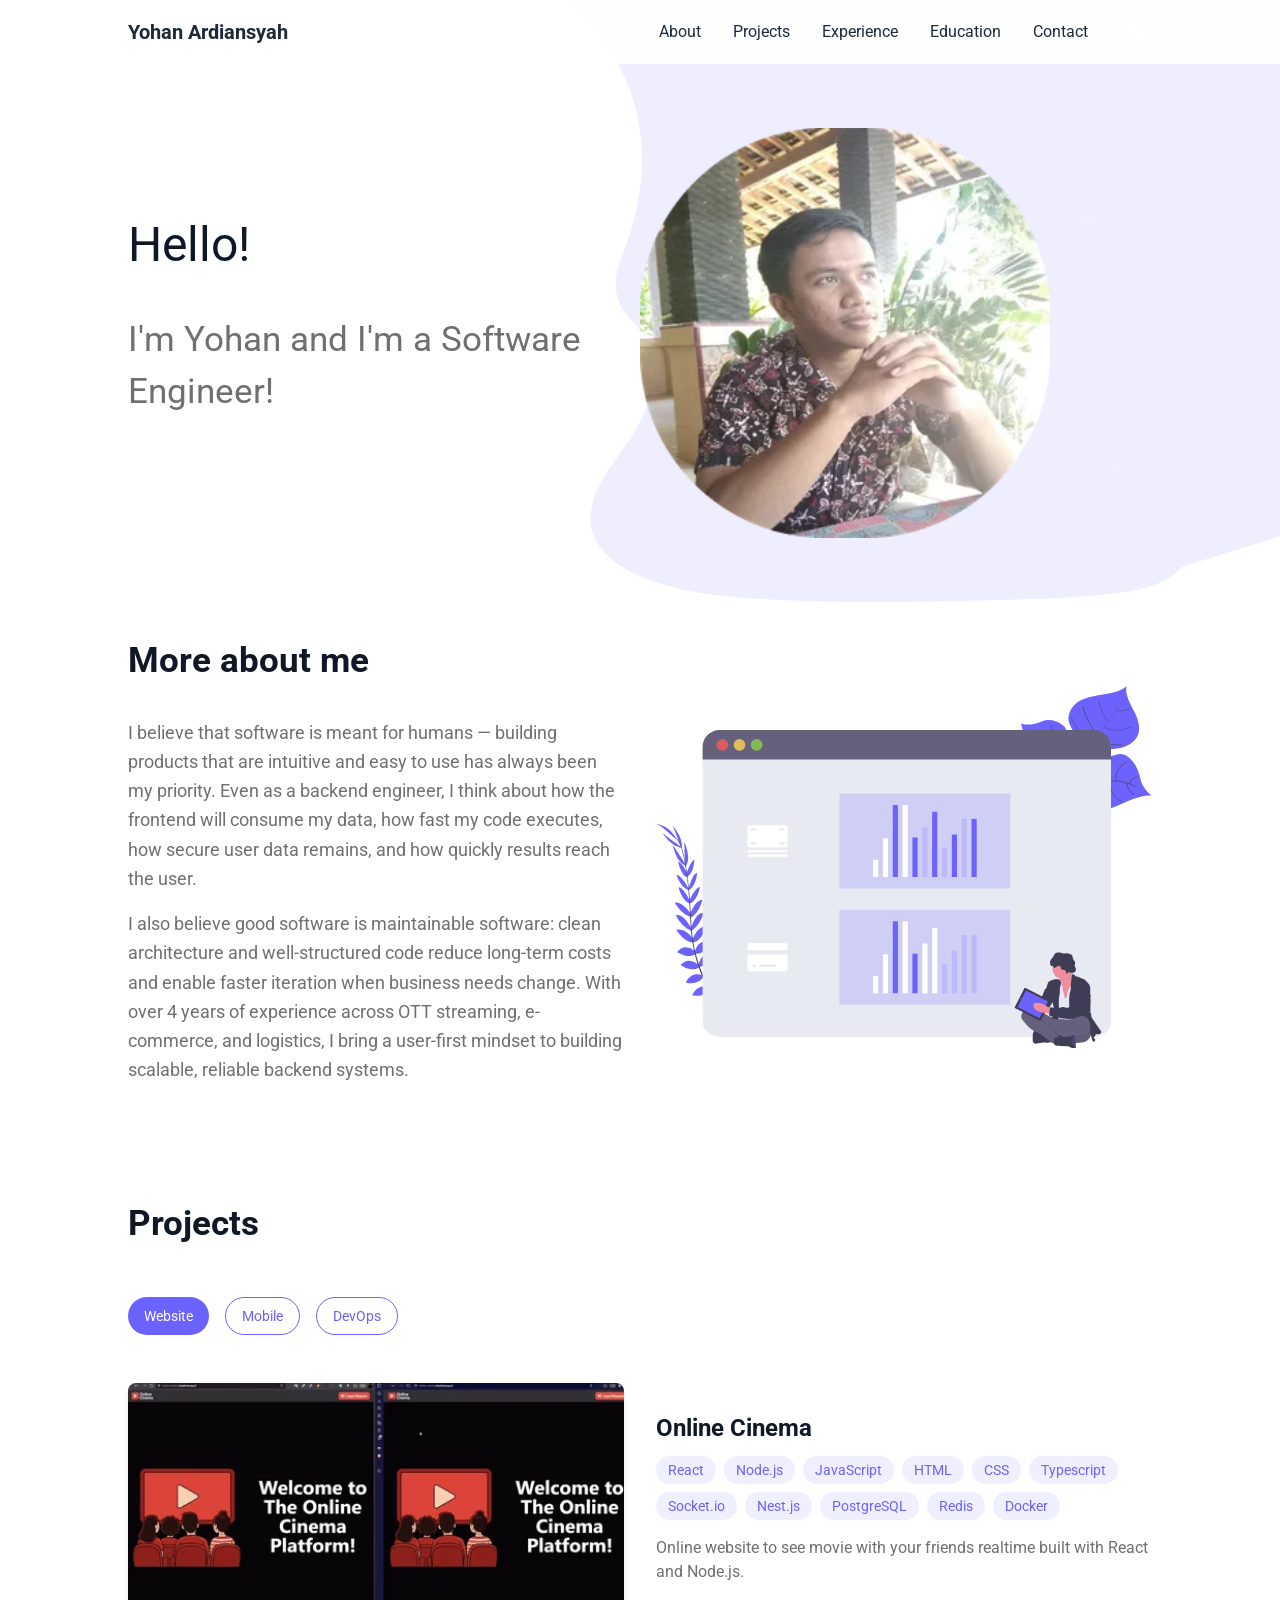
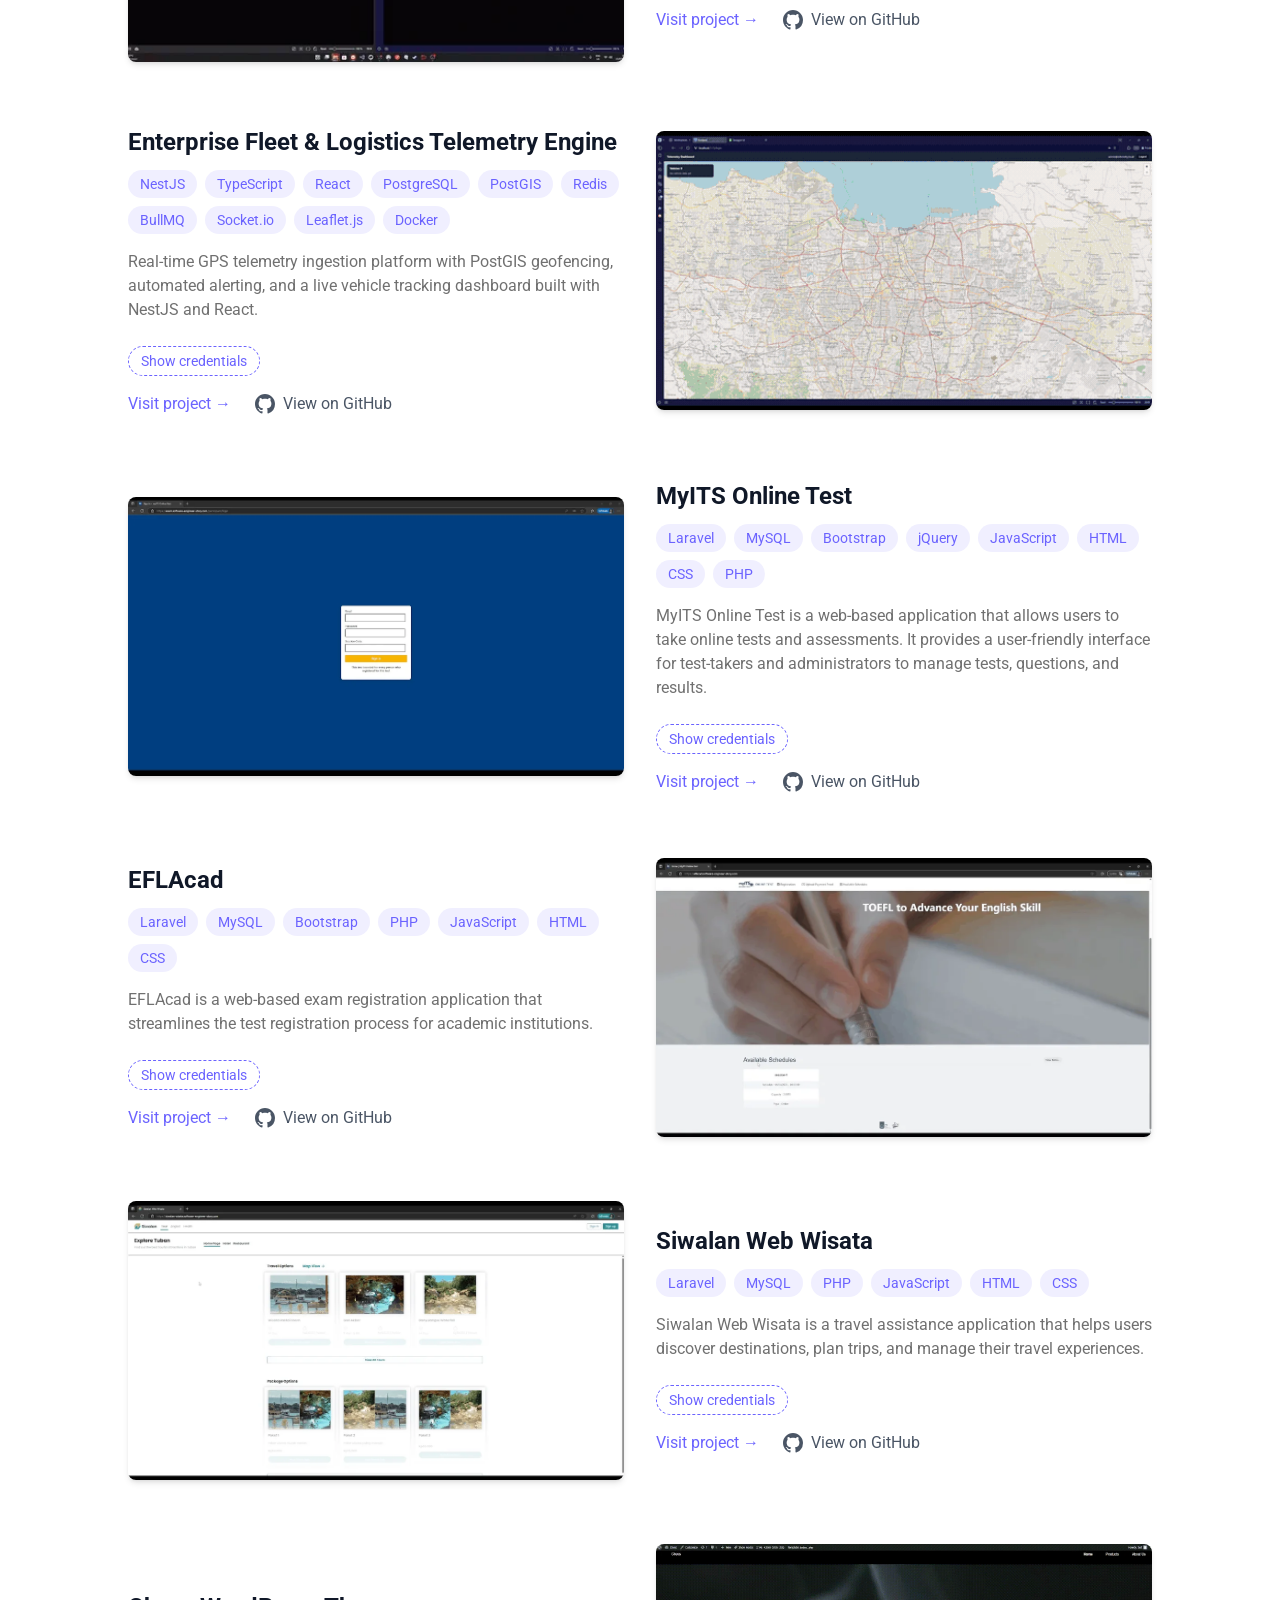
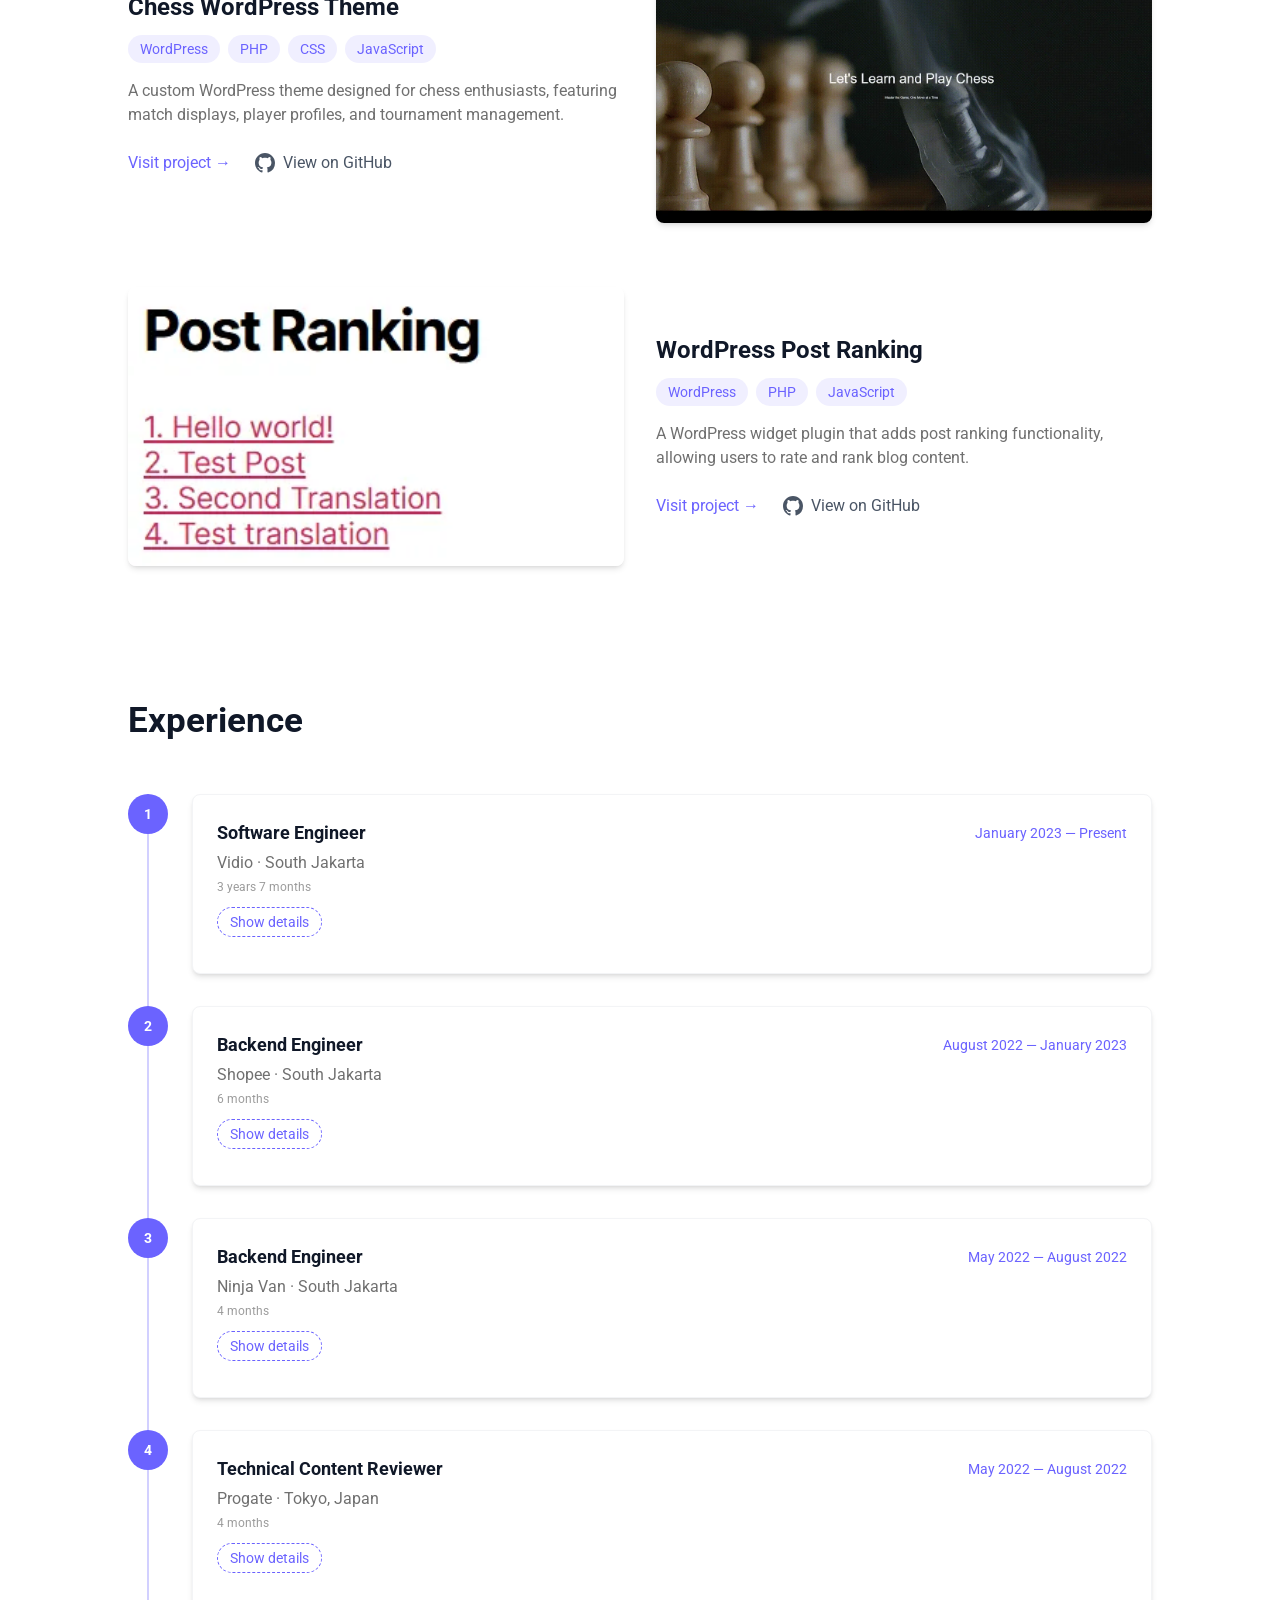
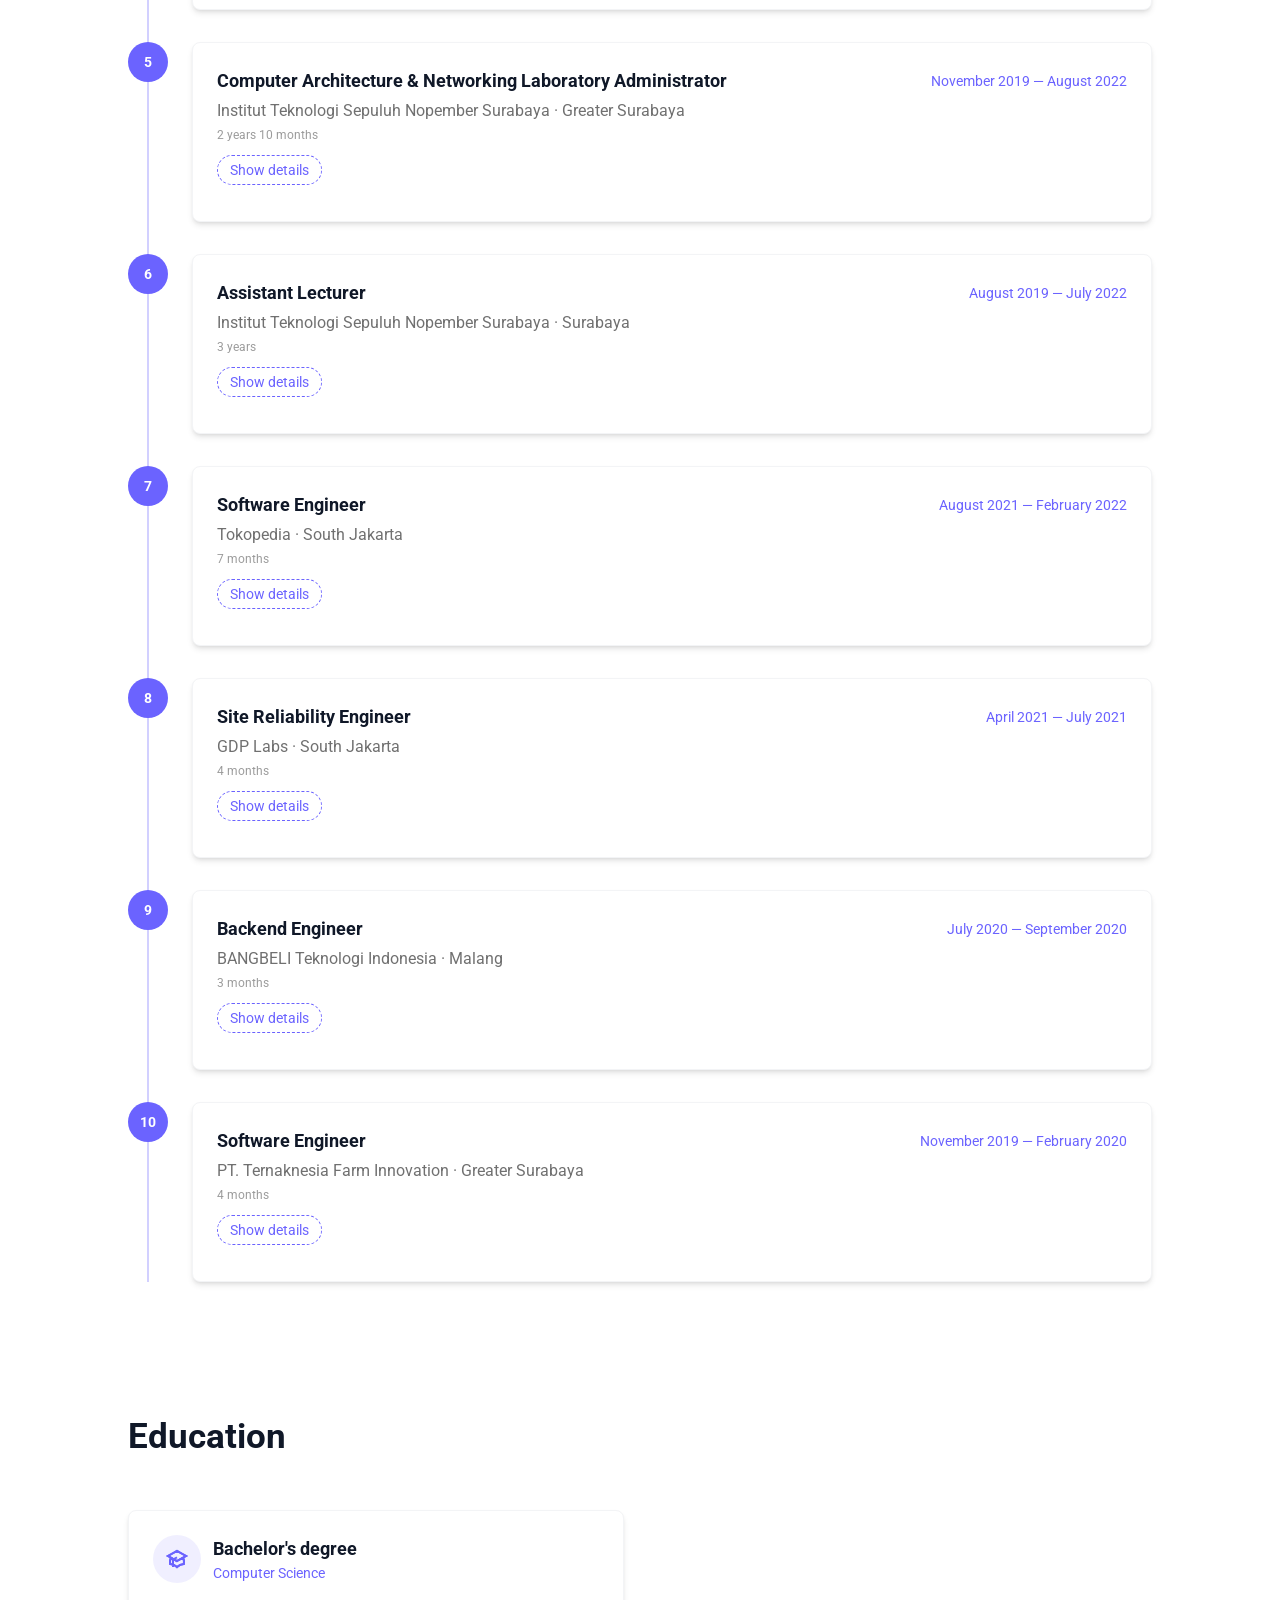
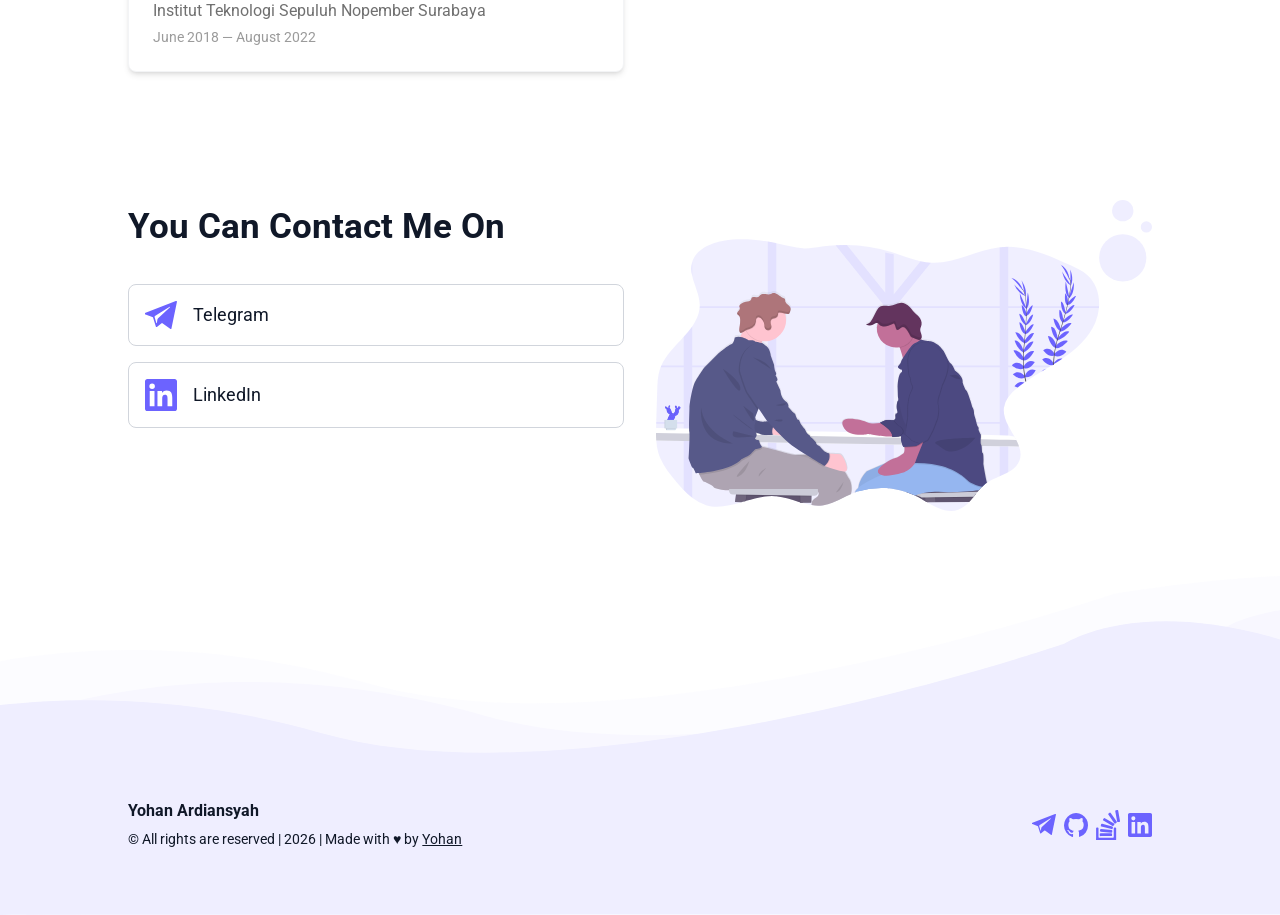
==== commit be73e4a0: "deploy: add Enterprise Fleet & Logistics Telemetry Engine project" ====
--- a/index.html
+++ b/index.html
@@ -25,10 +25,10 @@
 I believe that software is meant for humans — building products that are intuitive and easy to use has always been my priority. Even as a backend engineer, I think about how the frontend will consume my data, how fast my code executes, how secure user data remains, and how quickly results reach the user.
 </p> <p class="text-lg leading-relaxed text-[#707070] dark:text-[#c7c7c7] mb-4">
 I also believe good software is maintainable software: clean architecture and well-structured code reduce long-term costs and enable faster iteration when business needs change. With over 4 years of experience across OTT streaming, e-commerce, and logistics, I bring a user-first mindset to building scalable, reliable backend systems.
-</p> </div> </div> </section> <astro-island uid="VFj7A" prefix="r5" component-url="/_astro/Projects.n2k8Rm-G.js" component-export="default" renderer-url="/_astro/client.CpQ9otmg.js" props="{}" ssr client="load" opts="{&quot;name&quot;:&quot;Projects&quot;,&quot;value&quot;:true}" await-children><section id="projects" class="py-16"><style>
+</p> </div> </div> </section> <astro-island uid="EEUoY" prefix="r5" component-url="/_astro/Projects.D7CtMEfr.js" component-export="default" renderer-url="/_astro/client.CpQ9otmg.js" props="{}" ssr client="load" opts="{&quot;name&quot;:&quot;Projects&quot;,&quot;value&quot;:true}" await-children><section id="projects" class="py-16"><style>
         .project-row:nth-child(even) &gt; .project-preview { order: 2; }
         .project-row:nth-child(even) &gt; .project-details { order: 1; }
-      </style><div class="max-w-6xl mx-auto w-[90%] lg:w-[80%]"><h2 class="text-[26pt] font-bold text-gray-900 dark:text-white mb-12">Projects</h2><div class="flex gap-4 mb-12"><button type="button" aria-selected="true" class="px-4 py-2 rounded-full text-sm font-medium transition-colors bg-primary text-white">Website</button><button type="button" aria-selected="false" class="px-4 py-2 rounded-full text-sm font-medium transition-colors border border-primary text-primary hover:bg-primary/10 dark:hover:bg-primary/20">Mobile</button><button type="button" aria-selected="false" class="px-4 py-2 rounded-full text-sm font-medium transition-colors border border-primary text-primary hover:bg-primary/10 dark:hover:bg-primary/20">DevOps</button></div><div class="flex flex-col gap-16"><div class="grid grid-cols-1 md:grid-cols-2 gap-8 items-center project-row"><div class="project-preview"><video autoplay="" loop="" muted="" playsinline="" poster="/projects/onlinecinema.webp" class="w-full rounded-lg shadow-md object-cover aspect-video"><source src="/projects/onlinecinema.mp4" type="video/mp4"/></video></div><div class="project-details"><h3 class="text-2xl font-bold text-gray-900 dark:text-white mb-3">Online Cinema</h3><div class="flex flex-wrap gap-2 mb-4"><span class="px-3 py-1 text-sm bg-primary/10 text-primary rounded-full dark:bg-primary/20">React</span><span class="px-3 py-1 text-sm bg-primary/10 text-primary rounded-full dark:bg-primary/20">Node.js</span><span class="px-3 py-1 text-sm bg-primary/10 text-primary rounded-full dark:bg-primary/20">JavaScript</span><span class="px-3 py-1 text-sm bg-primary/10 text-primary rounded-full dark:bg-primary/20">HTML</span><span class="px-3 py-1 text-sm bg-primary/10 text-primary rounded-full dark:bg-primary/20">CSS</span><span class="px-3 py-1 text-sm bg-primary/10 text-primary rounded-full dark:bg-primary/20">Typescript</span><span class="px-3 py-1 text-sm bg-primary/10 text-primary rounded-full dark:bg-primary/20">Socket.io</span><span class="px-3 py-1 text-sm bg-primary/10 text-primary rounded-full dark:bg-primary/20">Nest.js</span><span class="px-3 py-1 text-sm bg-primary/10 text-primary rounded-full dark:bg-primary/20">PostgreSQL</span><span class="px-3 py-1 text-sm bg-primary/10 text-primary rounded-full dark:bg-primary/20">Redis</span><span class="px-3 py-1 text-sm bg-primary/10 text-primary rounded-full dark:bg-primary/20">Docker</span></div><p class="text-[#707070] dark:text-[#c7c7c7] mb-6">Online website to see movie with your friends realtime built with React and Node.js.</p><div class="flex flex-wrap items-center gap-6"><a href="https://online-cinema.freeform.my.id" target="_blank" rel="noopener noreferrer" class="inline-flex items-center gap-2 text-primary hover:underline font-medium">Visit project →</a><a href="https://github.com/kuuhaku86/online-cinema" target="_blank" rel="noopener noreferrer" class="inline-flex items-center gap-2 text-gray-600 dark:text-gray-400 hover:text-primary dark:hover:text-primary font-medium"><svg viewBox="0 0 24 24" class="w-5 h-5 fill-current" aria-hidden="true"><path d="M12 0C5.37 0 0 5.37 0 12c0 5.31 3.435 9.795 8.205 11.385.6.105.825-.255.825-.57 0-.285-.015-1.23-.015-2.235-3.015.555-3.795-.735-4.035-1.41-.135-.345-.72-1.41-1.23-1.695-.42-.225-1.02-.78-.015-.795.945-.015 1.62.87 1.845 1.23 1.08 1.815 2.805 1.305 3.495.99.105-.78.42-1.305.765-1.605-2.67-.3-5.46-1.335-5.46-5.925 0-1.305.465-2.385 1.23-3.225-.12-.3-.54-1.53.12-3.18 0 0 1.005-.315 3.3 1.23.96-.27 1.98-.405 3-.405s2.04.135 3 .405c2.295-1.56 3.3-1.23 3.3-1.23.66 1.65.24 2.88.12 3.18.765.84 1.23 1.905 1.23 3.225 0 4.605-2.805 5.625-5.475 5.925.435.375.81 1.095.81 2.22 0 1.605-.015 2.895-.015 3.3 0 .315.225.69.825.57A12.02 12.02 0 0 0 24 12c0-6.63-5.37-12-12-12z"></path></svg>View on GitHub</a></div></div></div><div class="grid grid-cols-1 md:grid-cols-2 gap-8 items-center project-row"><div class="project-preview"><video autoplay="" loop="" muted="" playsinline="" poster="/projects/examits.webp" class="w-full rounded-lg shadow-md object-cover aspect-video"><source src="/projects/examits.mp4" type="video/mp4"/></video></div><div class="project-details"><h3 class="text-2xl font-bold text-gray-900 dark:text-white mb-3">MyITS Online Test</h3><div class="flex flex-wrap gap-2 mb-4"><span class="px-3 py-1 text-sm bg-primary/10 text-primary rounded-full dark:bg-primary/20">Laravel</span><span class="px-3 py-1 text-sm bg-primary/10 text-primary rounded-full dark:bg-primary/20">MySQL</span><span class="px-3 py-1 text-sm bg-primary/10 text-primary rounded-full dark:bg-primary/20">Bootstrap</span><span class="px-3 py-1 text-sm bg-primary/10 text-primary rounded-full dark:bg-primary/20">jQuery</span><span class="px-3 py-1 text-sm bg-primary/10 text-primary rounded-full dark:bg-primary/20">JavaScript</span><span class="px-3 py-1 text-sm bg-primary/10 text-primary rounded-full dark:bg-primary/20">HTML</span><span class="px-3 py-1 text-sm bg-primary/10 text-primary rounded-full dark:bg-primary/20">CSS</span><span class="px-3 py-1 text-sm bg-primary/10 text-primary rounded-full dark:bg-primary/20">PHP</span></div><p class="text-[#707070] dark:text-[#c7c7c7] mb-6">MyITS Online Test is a web-based application that allows users to take online tests and assessments. It provides a user-friendly interface for test-takers and administrators to manage tests, questions, and results.</p><div class="mb-4"><button type="button" class="px-3 py-1 rounded-full text-sm font-medium transition-colors border border-dashed border-primary text-primary hover:bg-primary/10 dark:hover:bg-primary/20">Show credentials</button></div><div class="flex flex-wrap items-center gap-6"><a href="https://exam.freeform.my.id/participant/login" target="_blank" rel="noopener noreferrer" class="inline-flex items-center gap-2 text-primary hover:underline font-medium">Visit project →</a><a href="https://gitlab.com/kuuhaku86/examits" target="_blank" rel="noopener noreferrer" class="inline-flex items-center gap-2 text-gray-600 dark:text-gray-400 hover:text-primary dark:hover:text-primary font-medium"><svg viewBox="0 0 24 24" class="w-5 h-5 fill-current" aria-hidden="true"><path d="M12 0C5.37 0 0 5.37 0 12c0 5.31 3.435 9.795 8.205 11.385.6.105.825-.255.825-.57 0-.285-.015-1.23-.015-2.235-3.015.555-3.795-.735-4.035-1.41-.135-.345-.72-1.41-1.23-1.695-.42-.225-1.02-.78-.015-.795.945-.015 1.62.87 1.845 1.23 1.08 1.815 2.805 1.305 3.495.99.105-.78.42-1.305.765-1.605-2.67-.3-5.46-1.335-5.46-5.925 0-1.305.465-2.385 1.23-3.225-.12-.3-.54-1.53.12-3.18 0 0 1.005-.315 3.3 1.23.96-.27 1.98-.405 3-.405s2.04.135 3 .405c2.295-1.56 3.3-1.23 3.3-1.23.66 1.65.24 2.88.12 3.18.765.84 1.23 1.905 1.23 3.225 0 4.605-2.805 5.625-5.475 5.925.435.375.81 1.095.81 2.22 0 1.605-.015 2.895-.015 3.3 0 .315.225.69.825.57A12.02 12.02 0 0 0 24 12c0-6.63-5.37-12-12-12z"></path></svg>View on GitHub</a></div></div></div><div class="grid grid-cols-1 md:grid-cols-2 gap-8 items-center project-row"><div class="project-preview"><video autoplay="" loop="" muted="" playsinline="" poster="/projects/eflacad.webp" class="w-full rounded-lg shadow-md object-cover aspect-video"><source src="/projects/eflacad.mp4" type="video/mp4"/></video></div><div class="project-details"><h3 class="text-2xl font-bold text-gray-900 dark:text-white mb-3">EFLAcad</h3><div class="flex flex-wrap gap-2 mb-4"><span class="px-3 py-1 text-sm bg-primary/10 text-primary rounded-full dark:bg-primary/20">Laravel</span><span class="px-3 py-1 text-sm bg-primary/10 text-primary rounded-full dark:bg-primary/20">MySQL</span><span class="px-3 py-1 text-sm bg-primary/10 text-primary rounded-full dark:bg-primary/20">Bootstrap</span><span class="px-3 py-1 text-sm bg-primary/10 text-primary rounded-full dark:bg-primary/20">PHP</span><span class="px-3 py-1 text-sm bg-primary/10 text-primary rounded-full dark:bg-primary/20">JavaScript</span><span class="px-3 py-1 text-sm bg-primary/10 text-primary rounded-full dark:bg-primary/20">HTML</span><span class="px-3 py-1 text-sm bg-primary/10 text-primary rounded-full dark:bg-primary/20">CSS</span></div><p class="text-[#707070] dark:text-[#c7c7c7] mb-6">EFLAcad is a web-based exam registration application that streamlines the test registration process for academic institutions.</p><div class="mb-4"><button type="button" class="px-3 py-1 rounded-full text-sm font-medium transition-colors border border-dashed border-primary text-primary hover:bg-primary/10 dark:hover:bg-primary/20">Show credentials</button></div><div class="flex flex-wrap items-center gap-6"><a href="https://eflacad.freeform.my.id" target="_blank" rel="noopener noreferrer" class="inline-flex items-center gap-2 text-primary hover:underline font-medium">Visit project →</a><a href="https://gitlab.com/kuuhaku86/eflacad" target="_blank" rel="noopener noreferrer" class="inline-flex items-center gap-2 text-gray-600 dark:text-gray-400 hover:text-primary dark:hover:text-primary font-medium"><svg viewBox="0 0 24 24" class="w-5 h-5 fill-current" aria-hidden="true"><path d="M12 0C5.37 0 0 5.37 0 12c0 5.31 3.435 9.795 8.205 11.385.6.105.825-.255.825-.57 0-.285-.015-1.23-.015-2.235-3.015.555-3.795-.735-4.035-1.41-.135-.345-.72-1.41-1.23-1.695-.42-.225-1.02-.78-.015-.795.945-.015 1.62.87 1.845 1.23 1.08 1.815 2.805 1.305 3.495.99.105-.78.42-1.305.765-1.605-2.67-.3-5.46-1.335-5.46-5.925 0-1.305.465-2.385 1.23-3.225-.12-.3-.54-1.53.12-3.18 0 0 1.005-.315 3.3 1.23.96-.27 1.98-.405 3-.405s2.04.135 3 .405c2.295-1.56 3.3-1.23 3.3-1.23.66 1.65.24 2.88.12 3.18.765.84 1.23 1.905 1.23 3.225 0 4.605-2.805 5.625-5.475 5.925.435.375.81 1.095.81 2.22 0 1.605-.015 2.895-.015 3.3 0 .315.225.69.825.57A12.02 12.02 0 0 0 24 12c0-6.63-5.37-12-12-12z"></path></svg>View on GitHub</a></div></div></div><div class="grid grid-cols-1 md:grid-cols-2 gap-8 items-center project-row"><div class="project-preview"><video autoplay="" loop="" muted="" playsinline="" poster="/projects/siwalan-wisata.webp" class="w-full rounded-lg shadow-md object-cover aspect-video"><source src="/projects/siwalan-wisata.mp4" type="video/mp4"/></video></div><div class="project-details"><h3 class="text-2xl font-bold text-gray-900 dark:text-white mb-3">Siwalan Web Wisata</h3><div class="flex flex-wrap gap-2 mb-4"><span class="px-3 py-1 text-sm bg-primary/10 text-primary rounded-full dark:bg-primary/20">Laravel</span><span class="px-3 py-1 text-sm bg-primary/10 text-primary rounded-full dark:bg-primary/20">MySQL</span><span class="px-3 py-1 text-sm bg-primary/10 text-primary rounded-full dark:bg-primary/20">PHP</span><span class="px-3 py-1 text-sm bg-primary/10 text-primary rounded-full dark:bg-primary/20">JavaScript</span><span class="px-3 py-1 text-sm bg-primary/10 text-primary rounded-full dark:bg-primary/20">HTML</span><span class="px-3 py-1 text-sm bg-primary/10 text-primary rounded-full dark:bg-primary/20">CSS</span></div><p class="text-[#707070] dark:text-[#c7c7c7] mb-6">Siwalan Web Wisata is a travel assistance application that helps users discover destinations, plan trips, and manage their travel experiences.</p><div class="mb-4"><button type="button" class="px-3 py-1 rounded-full text-sm font-medium transition-colors border border-dashed border-primary text-primary hover:bg-primary/10 dark:hover:bg-primary/20">Show credentials</button></div><div class="flex flex-wrap items-center gap-6"><a href="https://siwalan-wisata.freeform.my.id" target="_blank" rel="noopener noreferrer" class="inline-flex items-center gap-2 text-primary hover:underline font-medium">Visit project →</a><a href="https://gitlab.com/kuuhaku86/siwalan-web-wisata" target="_blank" rel="noopener noreferrer" class="inline-flex items-center gap-2 text-gray-600 dark:text-gray-400 hover:text-primary dark:hover:text-primary font-medium"><svg viewBox="0 0 24 24" class="w-5 h-5 fill-current" aria-hidden="true"><path d="M12 0C5.37 0 0 5.37 0 12c0 5.31 3.435 9.795 8.205 11.385.6.105.825-.255.825-.57 0-.285-.015-1.23-.015-2.235-3.015.555-3.795-.735-4.035-1.41-.135-.345-.72-1.41-1.23-1.695-.42-.225-1.02-.78-.015-.795.945-.015 1.62.87 1.845 1.23 1.08 1.815 2.805 1.305 3.495.99.105-.78.42-1.305.765-1.605-2.67-.3-5.46-1.335-5.46-5.925 0-1.305.465-2.385 1.23-3.225-.12-.3-.54-1.53.12-3.18 0 0 1.005-.315 3.3 1.23.96-.27 1.98-.405 3-.405s2.04.135 3 .405c2.295-1.56 3.3-1.23 3.3-1.23.66 1.65.24 2.88.12 3.18.765.84 1.23 1.905 1.23 3.225 0 4.605-2.805 5.625-5.475 5.925.435.375.81 1.095.81 2.22 0 1.605-.015 2.895-.015 3.3 0 .315.225.69.825.57A12.02 12.02 0 0 0 24 12c0-6.63-5.37-12-12-12z"></path></svg>View on GitHub</a></div></div></div><div class="grid grid-cols-1 md:grid-cols-2 gap-8 items-center project-row"><div class="project-preview"><video autoplay="" loop="" muted="" playsinline="" poster="/projects/wordpress-chess-theme.webp" class="w-full rounded-lg shadow-md object-cover aspect-video"><source src="/projects/wordpress-chess-theme.mp4" type="video/mp4"/></video></div><div class="project-details"><h3 class="text-2xl font-bold text-gray-900 dark:text-white mb-3">Chess WordPress Theme</h3><div class="flex flex-wrap gap-2 mb-4"><span class="px-3 py-1 text-sm bg-primary/10 text-primary rounded-full dark:bg-primary/20">WordPress</span><span class="px-3 py-1 text-sm bg-primary/10 text-primary rounded-full dark:bg-primary/20">PHP</span><span class="px-3 py-1 text-sm bg-primary/10 text-primary rounded-full dark:bg-primary/20">CSS</span><span class="px-3 py-1 text-sm bg-primary/10 text-primary rounded-full dark:bg-primary/20">JavaScript</span></div><p class="text-[#707070] dark:text-[#c7c7c7] mb-6">A custom WordPress theme designed for chess enthusiasts, featuring match displays, player profiles, and tournament management.</p><div class="flex flex-wrap items-center gap-6"><a href="https://medium.com/@yohan.ardiansyah90/building-your-first-wordpress-theme-6f6654c8fc73" target="_blank" rel="noopener noreferrer" class="inline-flex items-center gap-2 text-primary hover:underline font-medium">Visit project →</a><a href="https://github.com/kuuhaku86/chess-wordpress-theme" target="_blank" rel="noopener noreferrer" class="inline-flex items-center gap-2 text-gray-600 dark:text-gray-400 hover:text-primary dark:hover:text-primary font-medium"><svg viewBox="0 0 24 24" class="w-5 h-5 fill-current" aria-hidden="true"><path d="M12 0C5.37 0 0 5.37 0 12c0 5.31 3.435 9.795 8.205 11.385.6.105.825-.255.825-.57 0-.285-.015-1.23-.015-2.235-3.015.555-3.795-.735-4.035-1.41-.135-.345-.72-1.41-1.23-1.695-.42-.225-1.02-.78-.015-.795.945-.015 1.62.87 1.845 1.23 1.08 1.815 2.805 1.305 3.495.99.105-.78.42-1.305.765-1.605-2.67-.3-5.46-1.335-5.46-5.925 0-1.305.465-2.385 1.23-3.225-.12-.3-.54-1.53.12-3.18 0 0 1.005-.315 3.3 1.23.96-.27 1.98-.405 3-.405s2.04.135 3 .405c2.295-1.56 3.3-1.23 3.3-1.23.66 1.65.24 2.88.12 3.18.765.84 1.23 1.905 1.23 3.225 0 4.605-2.805 5.625-5.475 5.925.435.375.81 1.095.81 2.22 0 1.605-.015 2.895-.015 3.3 0 .315.225.69.825.57A12.02 12.02 0 0 0 24 12c0-6.63-5.37-12-12-12z"></path></svg>View on GitHub</a></div></div></div><div class="grid grid-cols-1 md:grid-cols-2 gap-8 items-center project-row"><div class="project-preview"><img src="/projects/wordpress-widget-plugin.png" alt="WordPress Post Ranking" loading="lazy" class="w-full rounded-lg shadow-md object-cover aspect-video"/></div><div class="project-details"><h3 class="text-2xl font-bold text-gray-900 dark:text-white mb-3">WordPress Post Ranking</h3><div class="flex flex-wrap gap-2 mb-4"><span class="px-3 py-1 text-sm bg-primary/10 text-primary rounded-full dark:bg-primary/20">WordPress</span><span class="px-3 py-1 text-sm bg-primary/10 text-primary rounded-full dark:bg-primary/20">PHP</span><span class="px-3 py-1 text-sm bg-primary/10 text-primary rounded-full dark:bg-primary/20">JavaScript</span></div><p class="text-[#707070] dark:text-[#c7c7c7] mb-6">A WordPress widget plugin that adds post ranking functionality, allowing users to rate and rank blog content.</p><div class="flex flex-wrap items-center gap-6"><a href="https://medium.com/@yohan.ardiansyah90/crafting-your-own-wordpress-widget-plugin-a-step-by-step-guide-c2952237413e" target="_blank" rel="noopener noreferrer" class="inline-flex items-center gap-2 text-primary hover:underline font-medium">Visit project →</a><a href="https://github.com/kuuhaku86/wordpress-post-ranking" target="_blank" rel="noopener noreferrer" class="inline-flex items-center gap-2 text-gray-600 dark:text-gray-400 hover:text-primary dark:hover:text-primary font-medium"><svg viewBox="0 0 24 24" class="w-5 h-5 fill-current" aria-hidden="true"><path d="M12 0C5.37 0 0 5.37 0 12c0 5.31 3.435 9.795 8.205 11.385.6.105.825-.255.825-.57 0-.285-.015-1.23-.015-2.235-3.015.555-3.795-.735-4.035-1.41-.135-.345-.72-1.41-1.23-1.695-.42-.225-1.02-.78-.015-.795.945-.015 1.62.87 1.845 1.23 1.08 1.815 2.805 1.305 3.495.99.105-.78.42-1.305.765-1.605-2.67-.3-5.46-1.335-5.46-5.925 0-1.305.465-2.385 1.23-3.225-.12-.3-.54-1.53.12-3.18 0 0 1.005-.315 3.3 1.23.96-.27 1.98-.405 3-.405s2.04.135 3 .405c2.295-1.56 3.3-1.23 3.3-1.23.66 1.65.24 2.88.12 3.18.765.84 1.23 1.905 1.23 3.225 0 4.605-2.805 5.625-5.475 5.925.435.375.81 1.095.81 2.22 0 1.605-.015 2.895-.015 3.3 0 .315.225.69.825.57A12.02 12.02 0 0 0 24 12c0-6.63-5.37-12-12-12z"></path></svg>View on GitHub</a></div></div></div></div></div></section><!--astro:end--></astro-island> <astro-island uid="Z1aycD" prefix="r6" component-url="/_astro/Experience.Dgyqmpwh.js" component-export="default" renderer-url="/_astro/client.CpQ9otmg.js" props="{}" ssr client="load" opts="{&quot;name&quot;:&quot;Experience&quot;,&quot;value&quot;:true}" await-children><section id="experience" class="py-16"><style>
+      </style><div class="max-w-6xl mx-auto w-[90%] lg:w-[80%]"><h2 class="text-[26pt] font-bold text-gray-900 dark:text-white mb-12">Projects</h2><div class="flex gap-4 mb-12"><button type="button" aria-selected="true" class="px-4 py-2 rounded-full text-sm font-medium transition-colors bg-primary text-white">Website</button><button type="button" aria-selected="false" class="px-4 py-2 rounded-full text-sm font-medium transition-colors border border-primary text-primary hover:bg-primary/10 dark:hover:bg-primary/20">Mobile</button><button type="button" aria-selected="false" class="px-4 py-2 rounded-full text-sm font-medium transition-colors border border-primary text-primary hover:bg-primary/10 dark:hover:bg-primary/20">DevOps</button></div><div class="flex flex-col gap-16"><div class="grid grid-cols-1 md:grid-cols-2 gap-8 items-center project-row"><div class="project-preview"><video autoplay="" loop="" muted="" playsinline="" poster="/projects/onlinecinema.webp" class="w-full rounded-lg shadow-md object-cover aspect-video"><source src="/projects/onlinecinema.mp4" type="video/mp4"/></video></div><div class="project-details"><h3 class="text-2xl font-bold text-gray-900 dark:text-white mb-3">Online Cinema</h3><div class="flex flex-wrap gap-2 mb-4"><span class="px-3 py-1 text-sm bg-primary/10 text-primary rounded-full dark:bg-primary/20">React</span><span class="px-3 py-1 text-sm bg-primary/10 text-primary rounded-full dark:bg-primary/20">Node.js</span><span class="px-3 py-1 text-sm bg-primary/10 text-primary rounded-full dark:bg-primary/20">JavaScript</span><span class="px-3 py-1 text-sm bg-primary/10 text-primary rounded-full dark:bg-primary/20">HTML</span><span class="px-3 py-1 text-sm bg-primary/10 text-primary rounded-full dark:bg-primary/20">CSS</span><span class="px-3 py-1 text-sm bg-primary/10 text-primary rounded-full dark:bg-primary/20">Typescript</span><span class="px-3 py-1 text-sm bg-primary/10 text-primary rounded-full dark:bg-primary/20">Socket.io</span><span class="px-3 py-1 text-sm bg-primary/10 text-primary rounded-full dark:bg-primary/20">Nest.js</span><span class="px-3 py-1 text-sm bg-primary/10 text-primary rounded-full dark:bg-primary/20">PostgreSQL</span><span class="px-3 py-1 text-sm bg-primary/10 text-primary rounded-full dark:bg-primary/20">Redis</span><span class="px-3 py-1 text-sm bg-primary/10 text-primary rounded-full dark:bg-primary/20">Docker</span></div><p class="text-[#707070] dark:text-[#c7c7c7] mb-6">Online website to see movie with your friends realtime built with React and Node.js.</p><div class="flex flex-wrap items-center gap-6"><a href="https://online-cinema.freeform.my.id" target="_blank" rel="noopener noreferrer" class="inline-flex items-center gap-2 text-primary hover:underline font-medium">Visit project →</a><a href="https://github.com/kuuhaku86/online-cinema" target="_blank" rel="noopener noreferrer" class="inline-flex items-center gap-2 text-gray-600 dark:text-gray-400 hover:text-primary dark:hover:text-primary font-medium"><svg viewBox="0 0 24 24" class="w-5 h-5 fill-current" aria-hidden="true"><path d="M12 0C5.37 0 0 5.37 0 12c0 5.31 3.435 9.795 8.205 11.385.6.105.825-.255.825-.57 0-.285-.015-1.23-.015-2.235-3.015.555-3.795-.735-4.035-1.41-.135-.345-.72-1.41-1.23-1.695-.42-.225-1.02-.78-.015-.795.945-.015 1.62.87 1.845 1.23 1.08 1.815 2.805 1.305 3.495.99.105-.78.42-1.305.765-1.605-2.67-.3-5.46-1.335-5.46-5.925 0-1.305.465-2.385 1.23-3.225-.12-.3-.54-1.53.12-3.18 0 0 1.005-.315 3.3 1.23.96-.27 1.98-.405 3-.405s2.04.135 3 .405c2.295-1.56 3.3-1.23 3.3-1.23.66 1.65.24 2.88.12 3.18.765.84 1.23 1.905 1.23 3.225 0 4.605-2.805 5.625-5.475 5.925.435.375.81 1.095.81 2.22 0 1.605-.015 2.895-.015 3.3 0 .315.225.69.825.57A12.02 12.02 0 0 0 24 12c0-6.63-5.37-12-12-12z"></path></svg>View on GitHub</a></div></div></div><div class="grid grid-cols-1 md:grid-cols-2 gap-8 items-center project-row"><div class="project-preview"><img src="/projects/enterprise-telemetry-engine.gif" alt="Enterprise Fleet &amp; Logistics Telemetry Engine" loading="lazy" class="w-full rounded-lg shadow-md object-cover aspect-video"/></div><div class="project-details"><h3 class="text-2xl font-bold text-gray-900 dark:text-white mb-3">Enterprise Fleet &amp; Logistics Telemetry Engine</h3><div class="flex flex-wrap gap-2 mb-4"><span class="px-3 py-1 text-sm bg-primary/10 text-primary rounded-full dark:bg-primary/20">NestJS</span><span class="px-3 py-1 text-sm bg-primary/10 text-primary rounded-full dark:bg-primary/20">TypeScript</span><span class="px-3 py-1 text-sm bg-primary/10 text-primary rounded-full dark:bg-primary/20">React</span><span class="px-3 py-1 text-sm bg-primary/10 text-primary rounded-full dark:bg-primary/20">PostgreSQL</span><span class="px-3 py-1 text-sm bg-primary/10 text-primary rounded-full dark:bg-primary/20">PostGIS</span><span class="px-3 py-1 text-sm bg-primary/10 text-primary rounded-full dark:bg-primary/20">Redis</span><span class="px-3 py-1 text-sm bg-primary/10 text-primary rounded-full dark:bg-primary/20">BullMQ</span><span class="px-3 py-1 text-sm bg-primary/10 text-primary rounded-full dark:bg-primary/20">Socket.io</span><span class="px-3 py-1 text-sm bg-primary/10 text-primary rounded-full dark:bg-primary/20">Leaflet.js</span><span class="px-3 py-1 text-sm bg-primary/10 text-primary rounded-full dark:bg-primary/20">Docker</span></div><p class="text-[#707070] dark:text-[#c7c7c7] mb-6">Real-time GPS telemetry ingestion platform with PostGIS geofencing, automated alerting, and a live vehicle tracking dashboard built with NestJS and React.</p><div class="mb-4"><button type="button" class="px-3 py-1 rounded-full text-sm font-medium transition-colors border border-dashed border-primary text-primary hover:bg-primary/10 dark:hover:bg-primary/20">Show credentials</button></div><div class="flex flex-wrap items-center gap-6"><a href="https://github.com/kuuhaku86/enterprise-telemetry-engine" target="_blank" rel="noopener noreferrer" class="inline-flex items-center gap-2 text-primary hover:underline font-medium">Visit project →</a><a href="https://github.com/kuuhaku86/enterprise-telemetry-engine" target="_blank" rel="noopener noreferrer" class="inline-flex items-center gap-2 text-gray-600 dark:text-gray-400 hover:text-primary dark:hover:text-primary font-medium"><svg viewBox="0 0 24 24" class="w-5 h-5 fill-current" aria-hidden="true"><path d="M12 0C5.37 0 0 5.37 0 12c0 5.31 3.435 9.795 8.205 11.385.6.105.825-.255.825-.57 0-.285-.015-1.23-.015-2.235-3.015.555-3.795-.735-4.035-1.41-.135-.345-.72-1.41-1.23-1.695-.42-.225-1.02-.78-.015-.795.945-.015 1.62.87 1.845 1.23 1.08 1.815 2.805 1.305 3.495.99.105-.78.42-1.305.765-1.605-2.67-.3-5.46-1.335-5.46-5.925 0-1.305.465-2.385 1.23-3.225-.12-.3-.54-1.53.12-3.18 0 0 1.005-.315 3.3 1.23.96-.27 1.98-.405 3-.405s2.04.135 3 .405c2.295-1.56 3.3-1.23 3.3-1.23.66 1.65.24 2.88.12 3.18.765.84 1.23 1.905 1.23 3.225 0 4.605-2.805 5.625-5.475 5.925.435.375.81 1.095.81 2.22 0 1.605-.015 2.895-.015 3.3 0 .315.225.69.825.57A12.02 12.02 0 0 0 24 12c0-6.63-5.37-12-12-12z"></path></svg>View on GitHub</a></div></div></div><div class="grid grid-cols-1 md:grid-cols-2 gap-8 items-center project-row"><div class="project-preview"><video autoplay="" loop="" muted="" playsinline="" poster="/projects/examits.webp" class="w-full rounded-lg shadow-md object-cover aspect-video"><source src="/projects/examits.mp4" type="video/mp4"/></video></div><div class="project-details"><h3 class="text-2xl font-bold text-gray-900 dark:text-white mb-3">MyITS Online Test</h3><div class="flex flex-wrap gap-2 mb-4"><span class="px-3 py-1 text-sm bg-primary/10 text-primary rounded-full dark:bg-primary/20">Laravel</span><span class="px-3 py-1 text-sm bg-primary/10 text-primary rounded-full dark:bg-primary/20">MySQL</span><span class="px-3 py-1 text-sm bg-primary/10 text-primary rounded-full dark:bg-primary/20">Bootstrap</span><span class="px-3 py-1 text-sm bg-primary/10 text-primary rounded-full dark:bg-primary/20">jQuery</span><span class="px-3 py-1 text-sm bg-primary/10 text-primary rounded-full dark:bg-primary/20">JavaScript</span><span class="px-3 py-1 text-sm bg-primary/10 text-primary rounded-full dark:bg-primary/20">HTML</span><span class="px-3 py-1 text-sm bg-primary/10 text-primary rounded-full dark:bg-primary/20">CSS</span><span class="px-3 py-1 text-sm bg-primary/10 text-primary rounded-full dark:bg-primary/20">PHP</span></div><p class="text-[#707070] dark:text-[#c7c7c7] mb-6">MyITS Online Test is a web-based application that allows users to take online tests and assessments. It provides a user-friendly interface for test-takers and administrators to manage tests, questions, and results.</p><div class="mb-4"><button type="button" class="px-3 py-1 rounded-full text-sm font-medium transition-colors border border-dashed border-primary text-primary hover:bg-primary/10 dark:hover:bg-primary/20">Show credentials</button></div><div class="flex flex-wrap items-center gap-6"><a href="https://exam.freeform.my.id/participant/login" target="_blank" rel="noopener noreferrer" class="inline-flex items-center gap-2 text-primary hover:underline font-medium">Visit project →</a><a href="https://gitlab.com/kuuhaku86/examits" target="_blank" rel="noopener noreferrer" class="inline-flex items-center gap-2 text-gray-600 dark:text-gray-400 hover:text-primary dark:hover:text-primary font-medium"><svg viewBox="0 0 24 24" class="w-5 h-5 fill-current" aria-hidden="true"><path d="M12 0C5.37 0 0 5.37 0 12c0 5.31 3.435 9.795 8.205 11.385.6.105.825-.255.825-.57 0-.285-.015-1.23-.015-2.235-3.015.555-3.795-.735-4.035-1.41-.135-.345-.72-1.41-1.23-1.695-.42-.225-1.02-.78-.015-.795.945-.015 1.62.87 1.845 1.23 1.08 1.815 2.805 1.305 3.495.99.105-.78.42-1.305.765-1.605-2.67-.3-5.46-1.335-5.46-5.925 0-1.305.465-2.385 1.23-3.225-.12-.3-.54-1.53.12-3.18 0 0 1.005-.315 3.3 1.23.96-.27 1.98-.405 3-.405s2.04.135 3 .405c2.295-1.56 3.3-1.23 3.3-1.23.66 1.65.24 2.88.12 3.18.765.84 1.23 1.905 1.23 3.225 0 4.605-2.805 5.625-5.475 5.925.435.375.81 1.095.81 2.22 0 1.605-.015 2.895-.015 3.3 0 .315.225.69.825.57A12.02 12.02 0 0 0 24 12c0-6.63-5.37-12-12-12z"></path></svg>View on GitHub</a></div></div></div><div class="grid grid-cols-1 md:grid-cols-2 gap-8 items-center project-row"><div class="project-preview"><video autoplay="" loop="" muted="" playsinline="" poster="/projects/eflacad.webp" class="w-full rounded-lg shadow-md object-cover aspect-video"><source src="/projects/eflacad.mp4" type="video/mp4"/></video></div><div class="project-details"><h3 class="text-2xl font-bold text-gray-900 dark:text-white mb-3">EFLAcad</h3><div class="flex flex-wrap gap-2 mb-4"><span class="px-3 py-1 text-sm bg-primary/10 text-primary rounded-full dark:bg-primary/20">Laravel</span><span class="px-3 py-1 text-sm bg-primary/10 text-primary rounded-full dark:bg-primary/20">MySQL</span><span class="px-3 py-1 text-sm bg-primary/10 text-primary rounded-full dark:bg-primary/20">Bootstrap</span><span class="px-3 py-1 text-sm bg-primary/10 text-primary rounded-full dark:bg-primary/20">PHP</span><span class="px-3 py-1 text-sm bg-primary/10 text-primary rounded-full dark:bg-primary/20">JavaScript</span><span class="px-3 py-1 text-sm bg-primary/10 text-primary rounded-full dark:bg-primary/20">HTML</span><span class="px-3 py-1 text-sm bg-primary/10 text-primary rounded-full dark:bg-primary/20">CSS</span></div><p class="text-[#707070] dark:text-[#c7c7c7] mb-6">EFLAcad is a web-based exam registration application that streamlines the test registration process for academic institutions.</p><div class="mb-4"><button type="button" class="px-3 py-1 rounded-full text-sm font-medium transition-colors border border-dashed border-primary text-primary hover:bg-primary/10 dark:hover:bg-primary/20">Show credentials</button></div><div class="flex flex-wrap items-center gap-6"><a href="https://eflacad.freeform.my.id" target="_blank" rel="noopener noreferrer" class="inline-flex items-center gap-2 text-primary hover:underline font-medium">Visit project →</a><a href="https://gitlab.com/kuuhaku86/eflacad" target="_blank" rel="noopener noreferrer" class="inline-flex items-center gap-2 text-gray-600 dark:text-gray-400 hover:text-primary dark:hover:text-primary font-medium"><svg viewBox="0 0 24 24" class="w-5 h-5 fill-current" aria-hidden="true"><path d="M12 0C5.37 0 0 5.37 0 12c0 5.31 3.435 9.795 8.205 11.385.6.105.825-.255.825-.57 0-.285-.015-1.23-.015-2.235-3.015.555-3.795-.735-4.035-1.41-.135-.345-.72-1.41-1.23-1.695-.42-.225-1.02-.78-.015-.795.945-.015 1.62.87 1.845 1.23 1.08 1.815 2.805 1.305 3.495.99.105-.78.42-1.305.765-1.605-2.67-.3-5.46-1.335-5.46-5.925 0-1.305.465-2.385 1.23-3.225-.12-.3-.54-1.53.12-3.18 0 0 1.005-.315 3.3 1.23.96-.27 1.98-.405 3-.405s2.04.135 3 .405c2.295-1.56 3.3-1.23 3.3-1.23.66 1.65.24 2.88.12 3.18.765.84 1.23 1.905 1.23 3.225 0 4.605-2.805 5.625-5.475 5.925.435.375.81 1.095.81 2.22 0 1.605-.015 2.895-.015 3.3 0 .315.225.69.825.57A12.02 12.02 0 0 0 24 12c0-6.63-5.37-12-12-12z"></path></svg>View on GitHub</a></div></div></div><div class="grid grid-cols-1 md:grid-cols-2 gap-8 items-center project-row"><div class="project-preview"><video autoplay="" loop="" muted="" playsinline="" poster="/projects/siwalan-wisata.webp" class="w-full rounded-lg shadow-md object-cover aspect-video"><source src="/projects/siwalan-wisata.mp4" type="video/mp4"/></video></div><div class="project-details"><h3 class="text-2xl font-bold text-gray-900 dark:text-white mb-3">Siwalan Web Wisata</h3><div class="flex flex-wrap gap-2 mb-4"><span class="px-3 py-1 text-sm bg-primary/10 text-primary rounded-full dark:bg-primary/20">Laravel</span><span class="px-3 py-1 text-sm bg-primary/10 text-primary rounded-full dark:bg-primary/20">MySQL</span><span class="px-3 py-1 text-sm bg-primary/10 text-primary rounded-full dark:bg-primary/20">PHP</span><span class="px-3 py-1 text-sm bg-primary/10 text-primary rounded-full dark:bg-primary/20">JavaScript</span><span class="px-3 py-1 text-sm bg-primary/10 text-primary rounded-full dark:bg-primary/20">HTML</span><span class="px-3 py-1 text-sm bg-primary/10 text-primary rounded-full dark:bg-primary/20">CSS</span></div><p class="text-[#707070] dark:text-[#c7c7c7] mb-6">Siwalan Web Wisata is a travel assistance application that helps users discover destinations, plan trips, and manage their travel experiences.</p><div class="mb-4"><button type="button" class="px-3 py-1 rounded-full text-sm font-medium transition-colors border border-dashed border-primary text-primary hover:bg-primary/10 dark:hover:bg-primary/20">Show credentials</button></div><div class="flex flex-wrap items-center gap-6"><a href="https://siwalan-wisata.freeform.my.id" target="_blank" rel="noopener noreferrer" class="inline-flex items-center gap-2 text-primary hover:underline font-medium">Visit project →</a><a href="https://gitlab.com/kuuhaku86/siwalan-web-wisata" target="_blank" rel="noopener noreferrer" class="inline-flex items-center gap-2 text-gray-600 dark:text-gray-400 hover:text-primary dark:hover:text-primary font-medium"><svg viewBox="0 0 24 24" class="w-5 h-5 fill-current" aria-hidden="true"><path d="M12 0C5.37 0 0 5.37 0 12c0 5.31 3.435 9.795 8.205 11.385.6.105.825-.255.825-.57 0-.285-.015-1.23-.015-2.235-3.015.555-3.795-.735-4.035-1.41-.135-.345-.72-1.41-1.23-1.695-.42-.225-1.02-.78-.015-.795.945-.015 1.62.87 1.845 1.23 1.08 1.815 2.805 1.305 3.495.99.105-.78.42-1.305.765-1.605-2.67-.3-5.46-1.335-5.46-5.925 0-1.305.465-2.385 1.23-3.225-.12-.3-.54-1.53.12-3.18 0 0 1.005-.315 3.3 1.23.96-.27 1.98-.405 3-.405s2.04.135 3 .405c2.295-1.56 3.3-1.23 3.3-1.23.66 1.65.24 2.88.12 3.18.765.84 1.23 1.905 1.23 3.225 0 4.605-2.805 5.625-5.475 5.925.435.375.81 1.095.81 2.22 0 1.605-.015 2.895-.015 3.3 0 .315.225.69.825.57A12.02 12.02 0 0 0 24 12c0-6.63-5.37-12-12-12z"></path></svg>View on GitHub</a></div></div></div><div class="grid grid-cols-1 md:grid-cols-2 gap-8 items-center project-row"><div class="project-preview"><video autoplay="" loop="" muted="" playsinline="" poster="/projects/wordpress-chess-theme.webp" class="w-full rounded-lg shadow-md object-cover aspect-video"><source src="/projects/wordpress-chess-theme.mp4" type="video/mp4"/></video></div><div class="project-details"><h3 class="text-2xl font-bold text-gray-900 dark:text-white mb-3">Chess WordPress Theme</h3><div class="flex flex-wrap gap-2 mb-4"><span class="px-3 py-1 text-sm bg-primary/10 text-primary rounded-full dark:bg-primary/20">WordPress</span><span class="px-3 py-1 text-sm bg-primary/10 text-primary rounded-full dark:bg-primary/20">PHP</span><span class="px-3 py-1 text-sm bg-primary/10 text-primary rounded-full dark:bg-primary/20">CSS</span><span class="px-3 py-1 text-sm bg-primary/10 text-primary rounded-full dark:bg-primary/20">JavaScript</span></div><p class="text-[#707070] dark:text-[#c7c7c7] mb-6">A custom WordPress theme designed for chess enthusiasts, featuring match displays, player profiles, and tournament management.</p><div class="flex flex-wrap items-center gap-6"><a href="https://medium.com/@yohan.ardiansyah90/building-your-first-wordpress-theme-6f6654c8fc73" target="_blank" rel="noopener noreferrer" class="inline-flex items-center gap-2 text-primary hover:underline font-medium">Visit project →</a><a href="https://github.com/kuuhaku86/chess-wordpress-theme" target="_blank" rel="noopener noreferrer" class="inline-flex items-center gap-2 text-gray-600 dark:text-gray-400 hover:text-primary dark:hover:text-primary font-medium"><svg viewBox="0 0 24 24" class="w-5 h-5 fill-current" aria-hidden="true"><path d="M12 0C5.37 0 0 5.37 0 12c0 5.31 3.435 9.795 8.205 11.385.6.105.825-.255.825-.57 0-.285-.015-1.23-.015-2.235-3.015.555-3.795-.735-4.035-1.41-.135-.345-.72-1.41-1.23-1.695-.42-.225-1.02-.78-.015-.795.945-.015 1.62.87 1.845 1.23 1.08 1.815 2.805 1.305 3.495.99.105-.78.42-1.305.765-1.605-2.67-.3-5.46-1.335-5.46-5.925 0-1.305.465-2.385 1.23-3.225-.12-.3-.54-1.53.12-3.18 0 0 1.005-.315 3.3 1.23.96-.27 1.98-.405 3-.405s2.04.135 3 .405c2.295-1.56 3.3-1.23 3.3-1.23.66 1.65.24 2.88.12 3.18.765.84 1.23 1.905 1.23 3.225 0 4.605-2.805 5.625-5.475 5.925.435.375.81 1.095.81 2.22 0 1.605-.015 2.895-.015 3.3 0 .315.225.69.825.57A12.02 12.02 0 0 0 24 12c0-6.63-5.37-12-12-12z"></path></svg>View on GitHub</a></div></div></div><div class="grid grid-cols-1 md:grid-cols-2 gap-8 items-center project-row"><div class="project-preview"><img src="/projects/wordpress-widget-plugin.png" alt="WordPress Post Ranking" loading="lazy" class="w-full rounded-lg shadow-md object-cover aspect-video"/></div><div class="project-details"><h3 class="text-2xl font-bold text-gray-900 dark:text-white mb-3">WordPress Post Ranking</h3><div class="flex flex-wrap gap-2 mb-4"><span class="px-3 py-1 text-sm bg-primary/10 text-primary rounded-full dark:bg-primary/20">WordPress</span><span class="px-3 py-1 text-sm bg-primary/10 text-primary rounded-full dark:bg-primary/20">PHP</span><span class="px-3 py-1 text-sm bg-primary/10 text-primary rounded-full dark:bg-primary/20">JavaScript</span></div><p class="text-[#707070] dark:text-[#c7c7c7] mb-6">A WordPress widget plugin that adds post ranking functionality, allowing users to rate and rank blog content.</p><div class="flex flex-wrap items-center gap-6"><a href="https://medium.com/@yohan.ardiansyah90/crafting-your-own-wordpress-widget-plugin-a-step-by-step-guide-c2952237413e" target="_blank" rel="noopener noreferrer" class="inline-flex items-center gap-2 text-primary hover:underline font-medium">Visit project →</a><a href="https://github.com/kuuhaku86/wordpress-post-ranking" target="_blank" rel="noopener noreferrer" class="inline-flex items-center gap-2 text-gray-600 dark:text-gray-400 hover:text-primary dark:hover:text-primary font-medium"><svg viewBox="0 0 24 24" class="w-5 h-5 fill-current" aria-hidden="true"><path d="M12 0C5.37 0 0 5.37 0 12c0 5.31 3.435 9.795 8.205 11.385.6.105.825-.255.825-.57 0-.285-.015-1.23-.015-2.235-3.015.555-3.795-.735-4.035-1.41-.135-.345-.72-1.41-1.23-1.695-.42-.225-1.02-.78-.015-.795.945-.015 1.62.87 1.845 1.23 1.08 1.815 2.805 1.305 3.495.99.105-.78.42-1.305.765-1.605-2.67-.3-5.46-1.335-5.46-5.925 0-1.305.465-2.385 1.23-3.225-.12-.3-.54-1.53.12-3.18 0 0 1.005-.315 3.3 1.23.96-.27 1.98-.405 3-.405s2.04.135 3 .405c2.295-1.56 3.3-1.23 3.3-1.23.66 1.65.24 2.88.12 3.18.765.84 1.23 1.905 1.23 3.225 0 4.605-2.805 5.625-5.475 5.925.435.375.81 1.095.81 2.22 0 1.605-.015 2.895-.015 3.3 0 .315.225.69.825.57A12.02 12.02 0 0 0 24 12c0-6.63-5.37-12-12-12z"></path></svg>View on GitHub</a></div></div></div></div></div></section><!--astro:end--></astro-island> <astro-island uid="Z1aycD" prefix="r6" component-url="/_astro/Experience.Dgyqmpwh.js" component-export="default" renderer-url="/_astro/client.CpQ9otmg.js" props="{}" ssr client="load" opts="{&quot;name&quot;:&quot;Experience&quot;,&quot;value&quot;:true}" await-children><section id="experience" class="py-16"><style>
         .timeline-line { background: linear-gradient(to bottom, #6b63ff 0%, transparent 100%); }
       </style><div class="max-w-6xl mx-auto w-[90%] lg:w-[80%]"><h2 class="text-[26pt] font-bold text-gray-900 dark:text-white mb-12">Experience</h2><div class="relative"><div class="absolute left-[19px] top-0 bottom-0 w-[2px] bg-[#6b63ff]/30 hidden md:block"></div><div class="flex flex-col gap-8"><div class="relative flex gap-6"><div class="relative z-10 hidden md:flex items-center justify-center shrink-0 w-10 h-10 rounded-full bg-primary text-white text-sm font-bold">1</div><div class="flex-1 bg-white dark:bg-[#2a2a2a] rounded-lg shadow-md p-6 border border-gray-100 dark:border-gray-700"><div class="flex flex-col sm:flex-row sm:items-center sm:justify-between gap-1 mb-1"><h3 class="text-lg font-bold text-gray-900 dark:text-white">Software Engineer</h3><span class="text-sm text-primary font-medium whitespace-nowrap">January 2023<!-- --> — <!-- -->Present</span></div><p class="text-[#707070] dark:text-[#c7c7c7] mb-1">Vidio<!-- --> · <!-- -->South Jakarta</p><p class="text-xs text-[#707070]/70 dark:text-[#c7c7c7]/70 mb-3">3 years 7 months</p><button type="button" class="px-3 py-1 rounded-full text-sm font-medium transition-colors border border-dashed border-primary text-primary hover:bg-primary/10 dark:hover:bg-primary/20 mb-3">Show details</button></div></div><div class="relative flex gap-6"><div class="relative z-10 hidden md:flex items-center justify-center shrink-0 w-10 h-10 rounded-full bg-primary text-white text-sm font-bold">2</div><div class="flex-1 bg-white dark:bg-[#2a2a2a] rounded-lg shadow-md p-6 border border-gray-100 dark:border-gray-700"><div class="flex flex-col sm:flex-row sm:items-center sm:justify-between gap-1 mb-1"><h3 class="text-lg font-bold text-gray-900 dark:text-white">Backend Engineer</h3><span class="text-sm text-primary font-medium whitespace-nowrap">August 2022<!-- --> — <!-- -->January 2023</span></div><p class="text-[#707070] dark:text-[#c7c7c7] mb-1">Shopee<!-- --> · <!-- -->South Jakarta</p><p class="text-xs text-[#707070]/70 dark:text-[#c7c7c7]/70 mb-3">6 months</p><button type="button" class="px-3 py-1 rounded-full text-sm font-medium transition-colors border border-dashed border-primary text-primary hover:bg-primary/10 dark:hover:bg-primary/20 mb-3">Show details</button></div></div><div class="relative flex gap-6"><div class="relative z-10 hidden md:flex items-center justify-center shrink-0 w-10 h-10 rounded-full bg-primary text-white text-sm font-bold">3</div><div class="flex-1 bg-white dark:bg-[#2a2a2a] rounded-lg shadow-md p-6 border border-gray-100 dark:border-gray-700"><div class="flex flex-col sm:flex-row sm:items-center sm:justify-between gap-1 mb-1"><h3 class="text-lg font-bold text-gray-900 dark:text-white">Backend Engineer</h3><span class="text-sm text-primary font-medium whitespace-nowrap">May 2022<!-- --> — <!-- -->August 2022</span></div><p class="text-[#707070] dark:text-[#c7c7c7] mb-1">Ninja Van<!-- --> · <!-- -->South Jakarta</p><p class="text-xs text-[#707070]/70 dark:text-[#c7c7c7]/70 mb-3">4 months</p><button type="button" class="px-3 py-1 rounded-full text-sm font-medium transition-colors border border-dashed border-primary text-primary hover:bg-primary/10 dark:hover:bg-primary/20 mb-3">Show details</button></div></div><div class="relative flex gap-6"><div class="relative z-10 hidden md:flex items-center justify-center shrink-0 w-10 h-10 rounded-full bg-primary text-white text-sm font-bold">4</div><div class="flex-1 bg-white dark:bg-[#2a2a2a] rounded-lg shadow-md p-6 border border-gray-100 dark:border-gray-700"><div class="flex flex-col sm:flex-row sm:items-center sm:justify-between gap-1 mb-1"><h3 class="text-lg font-bold text-gray-900 dark:text-white">Technical Content Reviewer</h3><span class="text-sm text-primary font-medium whitespace-nowrap">May 2022<!-- --> — <!-- -->August 2022</span></div><p class="text-[#707070] dark:text-[#c7c7c7] mb-1">Progate<!-- --> · <!-- -->Tokyo, Japan</p><p class="text-xs text-[#707070]/70 dark:text-[#c7c7c7]/70 mb-3">4 months</p><button type="button" class="px-3 py-1 rounded-full text-sm font-medium transition-colors border border-dashed border-primary text-primary hover:bg-primary/10 dark:hover:bg-primary/20 mb-3">Show details</button></div></div><div class="relative flex gap-6"><div class="relative z-10 hidden md:flex items-center justify-center shrink-0 w-10 h-10 rounded-full bg-primary text-white text-sm font-bold">5</div><div class="flex-1 bg-white dark:bg-[#2a2a2a] rounded-lg shadow-md p-6 border border-gray-100 dark:border-gray-700"><div class="flex flex-col sm:flex-row sm:items-center sm:justify-between gap-1 mb-1"><h3 class="text-lg font-bold text-gray-900 dark:text-white">Computer Architecture &amp; Networking Laboratory Administrator</h3><span class="text-sm text-primary font-medium whitespace-nowrap">November 2019<!-- --> — <!-- -->August 2022</span></div><p class="text-[#707070] dark:text-[#c7c7c7] mb-1">Institut Teknologi Sepuluh Nopember Surabaya<!-- --> · <!-- -->Greater Surabaya</p><p class="text-xs text-[#707070]/70 dark:text-[#c7c7c7]/70 mb-3">2 years 10 months</p><button type="button" class="px-3 py-1 rounded-full text-sm font-medium transition-colors border border-dashed border-primary text-primary hover:bg-primary/10 dark:hover:bg-primary/20 mb-3">Show details</button></div></div><div class="relative flex gap-6"><div class="relative z-10 hidden md:flex items-center justify-center shrink-0 w-10 h-10 rounded-full bg-primary text-white text-sm font-bold">6</div><div class="flex-1 bg-white dark:bg-[#2a2a2a] rounded-lg shadow-md p-6 border border-gray-100 dark:border-gray-700"><div class="flex flex-col sm:flex-row sm:items-center sm:justify-between gap-1 mb-1"><h3 class="text-lg font-bold text-gray-900 dark:text-white">Assistant Lecturer</h3><span class="text-sm text-primary font-medium whitespace-nowrap">August 2019<!-- --> — <!-- -->July 2022</span></div><p class="text-[#707070] dark:text-[#c7c7c7] mb-1">Institut Teknologi Sepuluh Nopember Surabaya<!-- --> · <!-- -->Surabaya</p><p class="text-xs text-[#707070]/70 dark:text-[#c7c7c7]/70 mb-3">3 years</p><button type="button" class="px-3 py-1 rounded-full text-sm font-medium transition-colors border border-dashed border-primary text-primary hover:bg-primary/10 dark:hover:bg-primary/20 mb-3">Show details</button></div></div><div class="relative flex gap-6"><div class="relative z-10 hidden md:flex items-center justify-center shrink-0 w-10 h-10 rounded-full bg-primary text-white text-sm font-bold">7</div><div class="flex-1 bg-white dark:bg-[#2a2a2a] rounded-lg shadow-md p-6 border border-gray-100 dark:border-gray-700"><div class="flex flex-col sm:flex-row sm:items-center sm:justify-between gap-1 mb-1"><h3 class="text-lg font-bold text-gray-900 dark:text-white">Software Engineer</h3><span class="text-sm text-primary font-medium whitespace-nowrap">August 2021<!-- --> — <!-- -->February 2022</span></div><p class="text-[#707070] dark:text-[#c7c7c7] mb-1">Tokopedia<!-- --> · <!-- -->South Jakarta</p><p class="text-xs text-[#707070]/70 dark:text-[#c7c7c7]/70 mb-3">7 months</p><button type="button" class="px-3 py-1 rounded-full text-sm font-medium transition-colors border border-dashed border-primary text-primary hover:bg-primary/10 dark:hover:bg-primary/20 mb-3">Show details</button></div></div><div class="relative flex gap-6"><div class="relative z-10 hidden md:flex items-center justify-center shrink-0 w-10 h-10 rounded-full bg-primary text-white text-sm font-bold">8</div><div class="flex-1 bg-white dark:bg-[#2a2a2a] rounded-lg shadow-md p-6 border border-gray-100 dark:border-gray-700"><div class="flex flex-col sm:flex-row sm:items-center sm:justify-between gap-1 mb-1"><h3 class="text-lg font-bold text-gray-900 dark:text-white">Site Reliability Engineer</h3><span class="text-sm text-primary font-medium whitespace-nowrap">April 2021<!-- --> — <!-- -->July 2021</span></div><p class="text-[#707070] dark:text-[#c7c7c7] mb-1">GDP Labs<!-- --> · <!-- -->South Jakarta</p><p class="text-xs text-[#707070]/70 dark:text-[#c7c7c7]/70 mb-3">4 months</p><button type="button" class="px-3 py-1 rounded-full text-sm font-medium transition-colors border border-dashed border-primary text-primary hover:bg-primary/10 dark:hover:bg-primary/20 mb-3">Show details</button></div></div><div class="relative flex gap-6"><div class="relative z-10 hidden md:flex items-center justify-center shrink-0 w-10 h-10 rounded-full bg-primary text-white text-sm font-bold">9</div><div class="flex-1 bg-white dark:bg-[#2a2a2a] rounded-lg shadow-md p-6 border border-gray-100 dark:border-gray-700"><div class="flex flex-col sm:flex-row sm:items-center sm:justify-between gap-1 mb-1"><h3 class="text-lg font-bold text-gray-900 dark:text-white">Backend Engineer</h3><span class="text-sm text-primary font-medium whitespace-nowrap">July 2020<!-- --> — <!-- -->September 2020</span></div><p class="text-[#707070] dark:text-[#c7c7c7] mb-1">BANGBELI Teknologi Indonesia<!-- --> · <!-- -->Malang</p><p class="text-xs text-[#707070]/70 dark:text-[#c7c7c7]/70 mb-3">3 months</p><button type="button" class="px-3 py-1 rounded-full text-sm font-medium transition-colors border border-dashed border-primary text-primary hover:bg-primary/10 dark:hover:bg-primary/20 mb-3">Show details</button></div></div><div class="relative flex gap-6"><div class="relative z-10 hidden md:flex items-center justify-center shrink-0 w-10 h-10 rounded-full bg-primary text-white text-sm font-bold">10</div><div class="flex-1 bg-white dark:bg-[#2a2a2a] rounded-lg shadow-md p-6 border border-gray-100 dark:border-gray-700"><div class="flex flex-col sm:flex-row sm:items-center sm:justify-between gap-1 mb-1"><h3 class="text-lg font-bold text-gray-900 dark:text-white">Software Engineer</h3><span class="text-sm text-primary font-medium whitespace-nowrap">November 2019<!-- --> — <!-- -->February 2020</span></div><p class="text-[#707070] dark:text-[#c7c7c7] mb-1">PT. Ternaknesia Farm Innovation<!-- --> · <!-- -->Greater Surabaya</p><p class="text-xs text-[#707070]/70 dark:text-[#c7c7c7]/70 mb-3">4 months</p><button type="button" class="px-3 py-1 rounded-full text-sm font-medium transition-colors border border-dashed border-primary text-primary hover:bg-primary/10 dark:hover:bg-primary/20 mb-3">Show details</button></div></div></div></div></div></section><!--astro:end--></astro-island> <astro-island uid="Z129qvV" prefix="r7" component-url="/_astro/Education.CJYZ_Al0.js" component-export="default" renderer-url="/_astro/client.CpQ9otmg.js" props="{}" ssr client="load" opts="{&quot;name&quot;:&quot;Education&quot;,&quot;value&quot;:true}" await-children><section id="education" class="py-16"><div class="max-w-6xl mx-auto w-[90%] lg:w-[80%]"><h2 class="text-[26pt] font-bold text-gray-900 dark:text-white mb-12">Education</h2><div class="grid grid-cols-1 md:grid-cols-2 gap-8"><div class="bg-white dark:bg-[#2a2a2a] rounded-lg shadow-md p-6 border border-gray-100 dark:border-gray-700 hover:shadow-lg transition-shadow"><div class="flex items-center gap-3 mb-4"><div class="flex items-center justify-center shrink-0 w-12 h-12 rounded-full bg-primary/10 dark:bg-primary/20"><svg class="w-6 h-6 text-primary" fill="none" viewBox="0 0 24 24" stroke="currentColor" stroke-width="2"><path d="M12 14l9-5-9-5-9 5 9 5z"></path><path d="M12 14l6.16-3.422a12.083 12.083 0 01.665 6.479A11.952 11.952 0 0012 20.055a11.952 11.952 0 00-6.824-2.998 12.078 12.078 0 01.665-6.479L12 14z"></path><path d="M12 14l9-5-9-5-9 5 9 5zm0 0l6.16-3.422a12.083 12.083 0 01.665 6.479A11.952 11.952 0 0012 20.055a11.952 11.952 0 00-6.824-2.998 12.078 12.078 0 01.665-6.479L12 14zm-4 6v-7.5l4-2.222"></path></svg></div><div><h3 class="text-lg font-bold text-gray-900 dark:text-white">Bachelor&#x27;s degree</h3><p class="text-sm text-primary font-medium">Computer Science</p></div></div><p class="text-[#707070] dark:text-[#c7c7c7] mb-1">Institut Teknologi Sepuluh Nopember Surabaya</p><p class="text-sm text-[#707070]/70 dark:text-[#c7c7c7]/70">June 2018<!-- --> — <!-- -->August 2022</p></div></div></div></section><!--astro:end--></astro-island> <section id="contact" class="py-16"> <div class="max-w-6xl mx-auto w-[90%] lg:w-[80%] flex items-start justify-between flex-col md:flex-row"> <div class="flex-1 md:pr-8 w-full md:order-none order-1"> <h2 class="text-[26pt] font-bold text-gray-900 dark:text-white mb-8">
 You Can Contact Me On
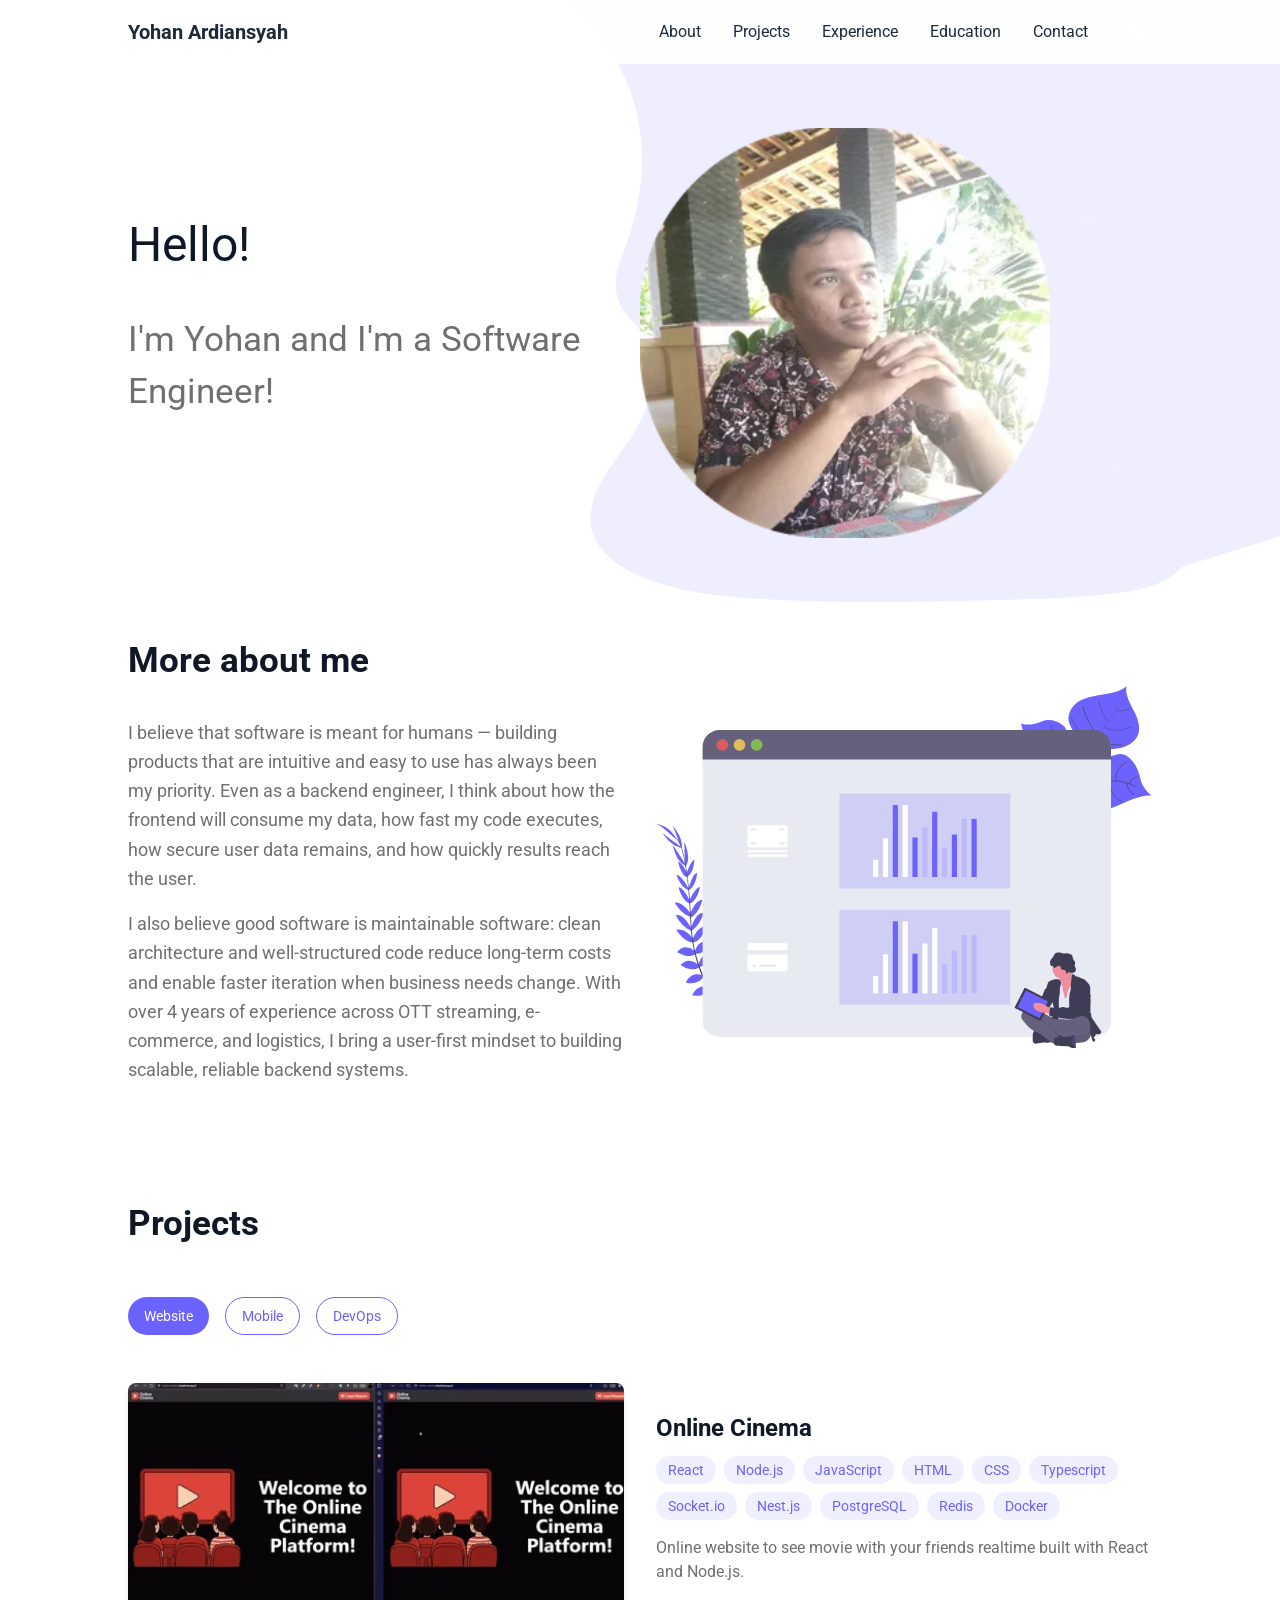
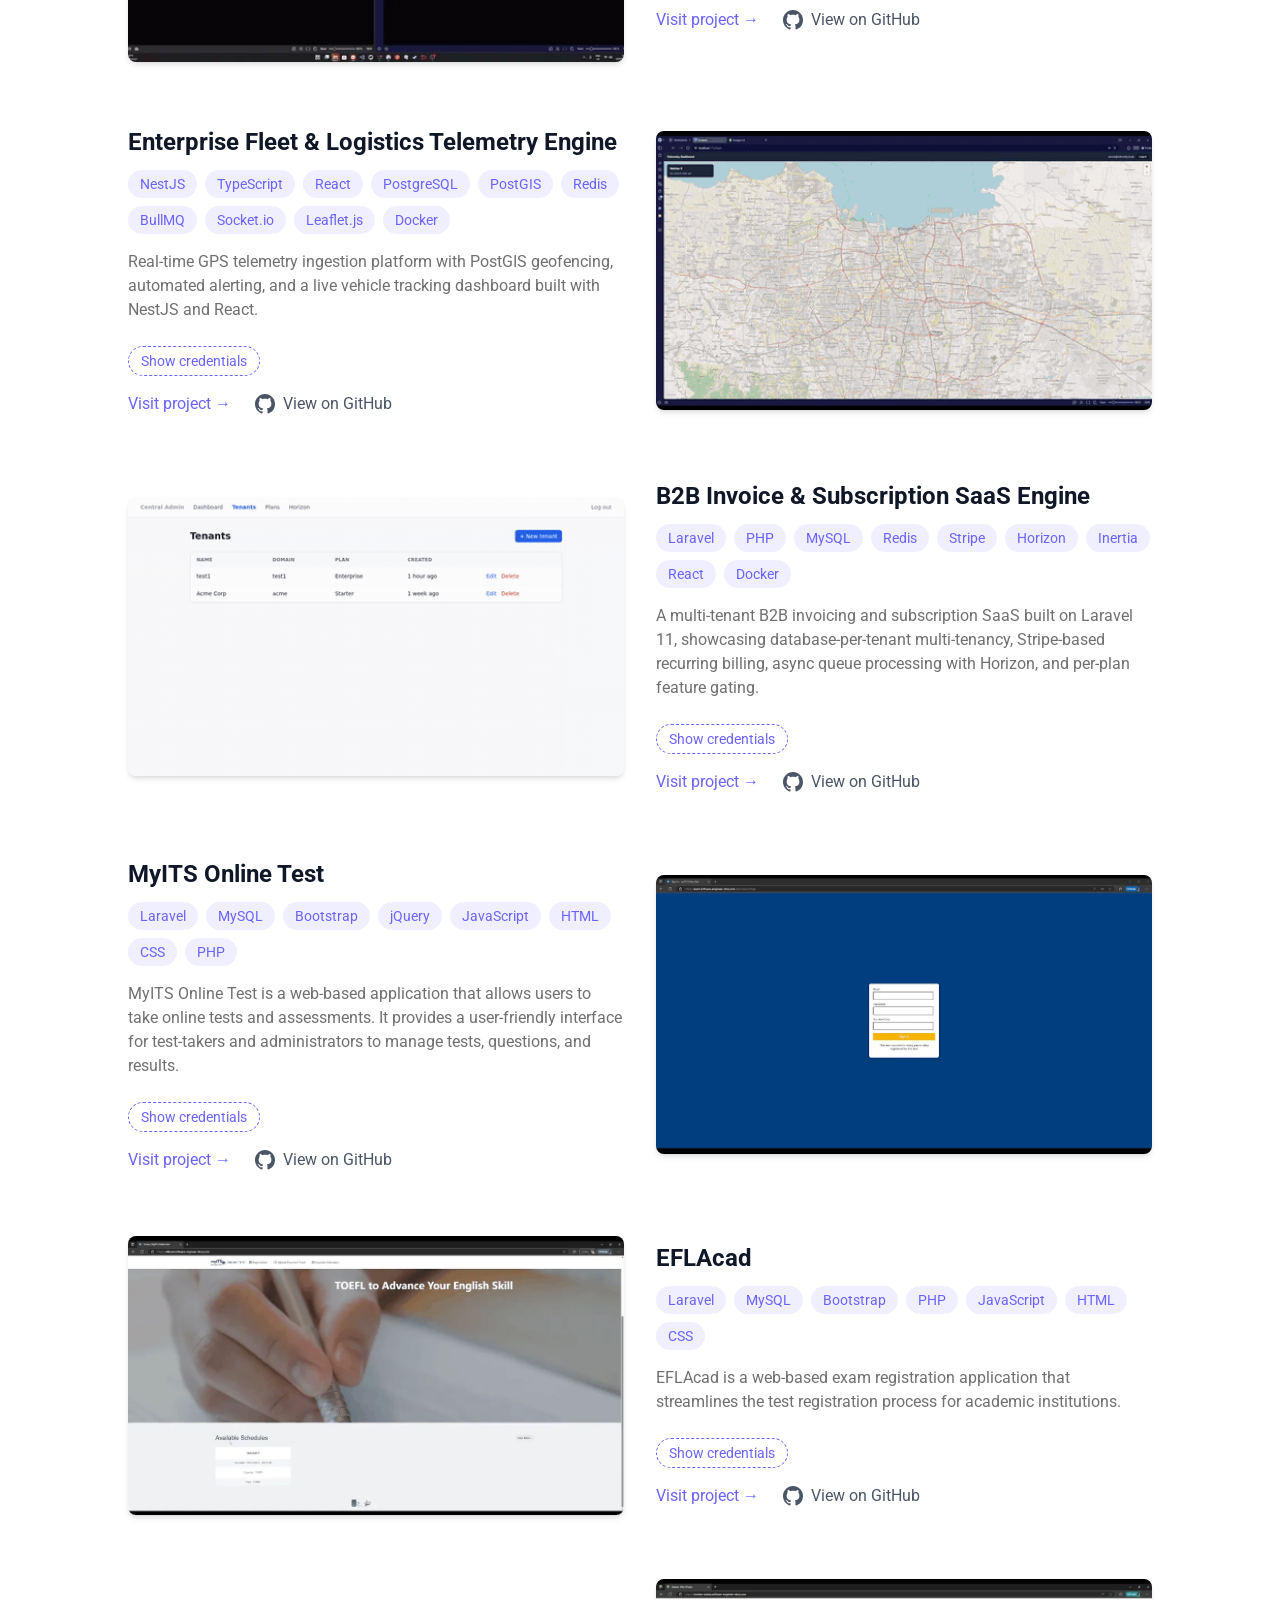
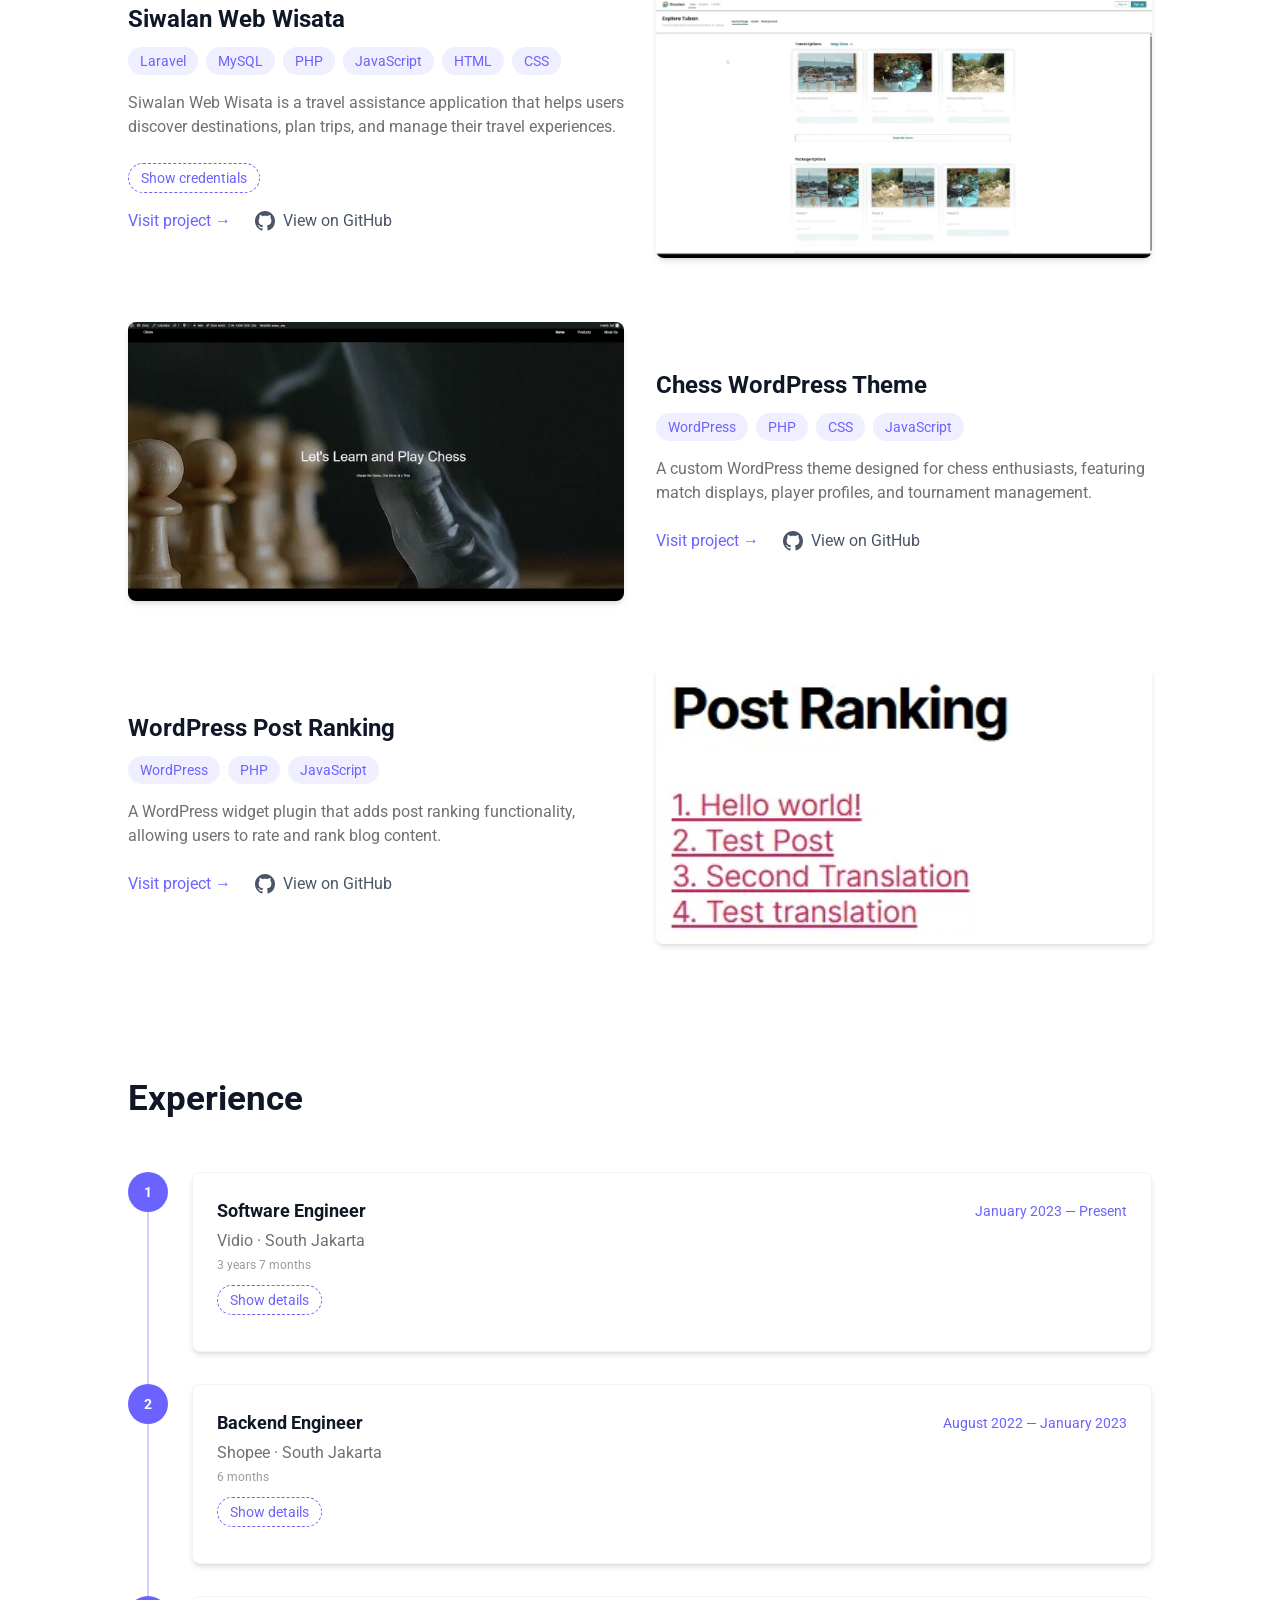
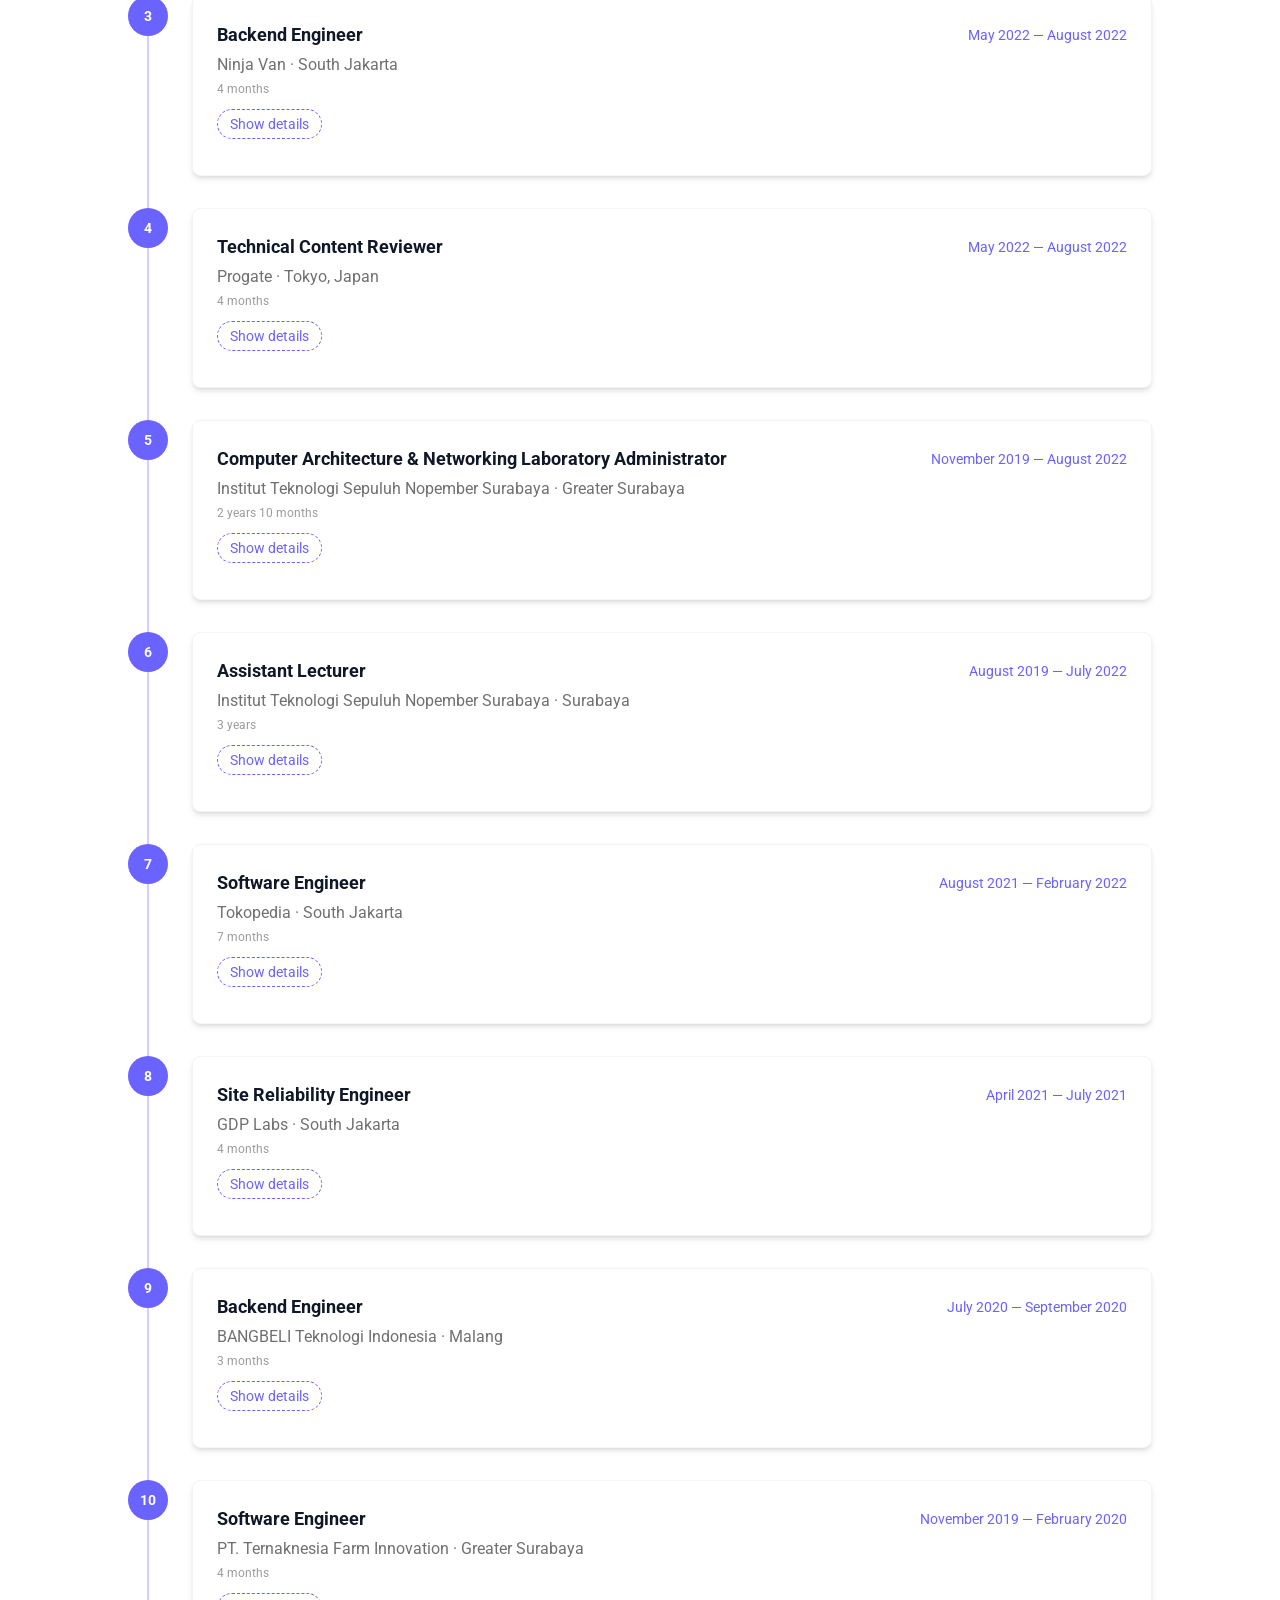
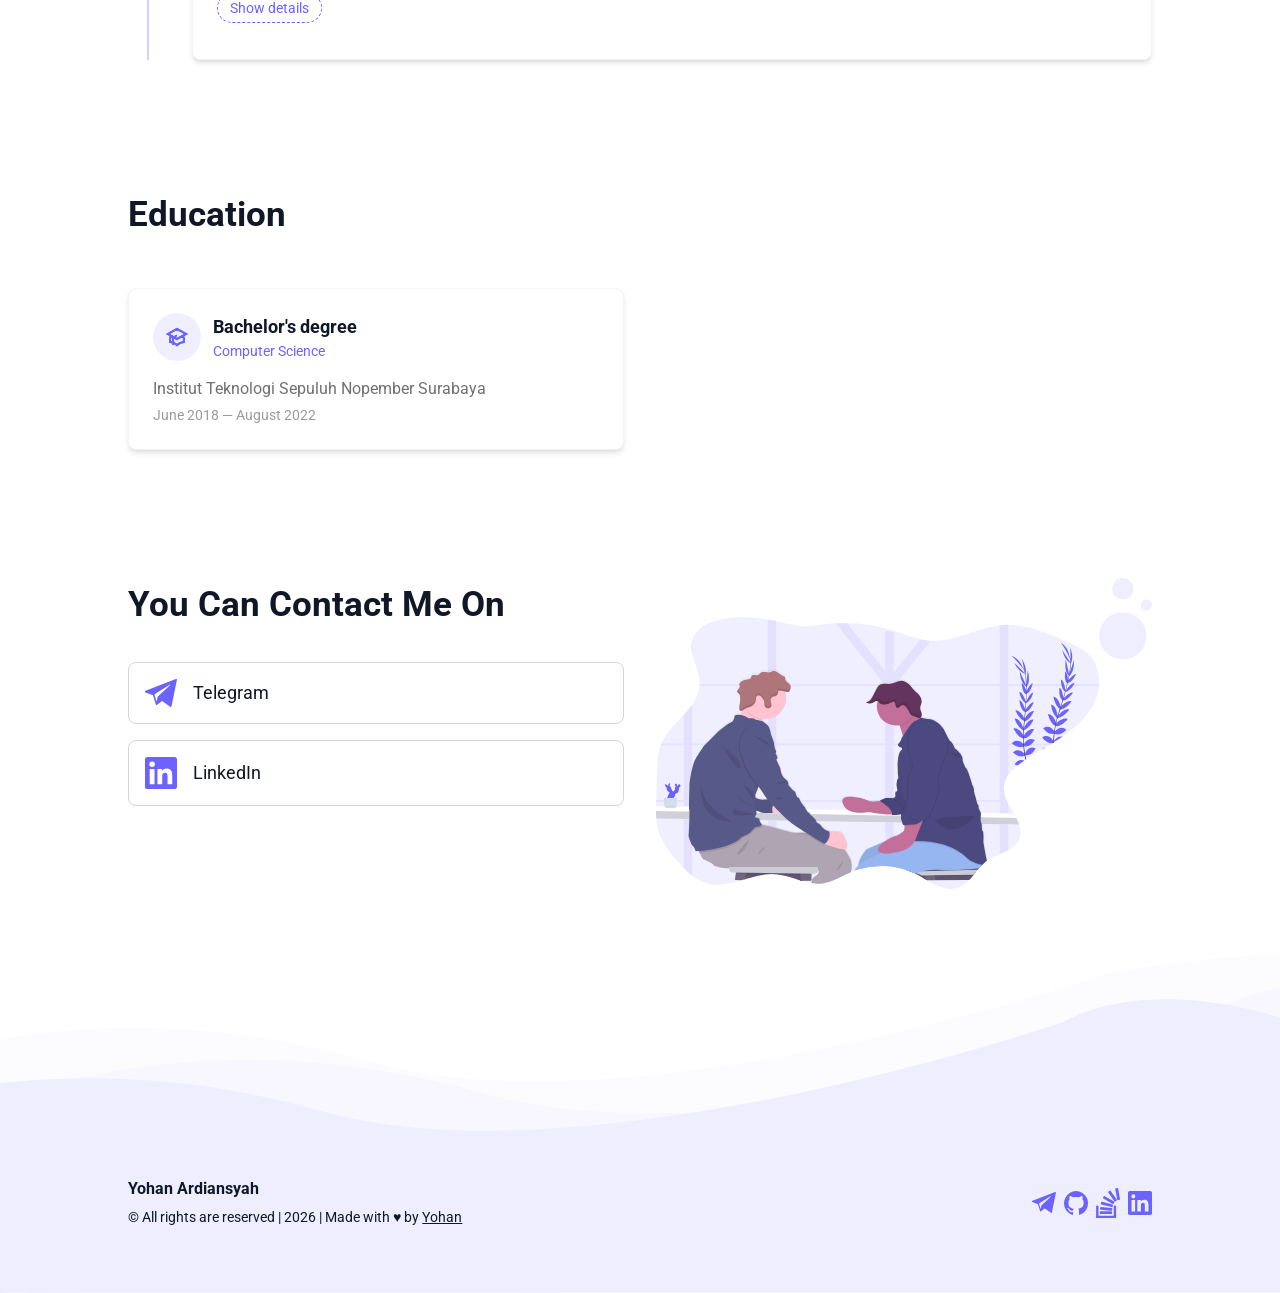
==== commit 7a95fcc8: "deploy: add B2B Invoice & Subscription SaaS Engine project" ====
--- a/index.html
+++ b/index.html
@@ -25,10 +25,10 @@
 I believe that software is meant for humans — building products that are intuitive and easy to use has always been my priority. Even as a backend engineer, I think about how the frontend will consume my data, how fast my code executes, how secure user data remains, and how quickly results reach the user.
 </p> <p class="text-lg leading-relaxed text-[#707070] dark:text-[#c7c7c7] mb-4">
 I also believe good software is maintainable software: clean architecture and well-structured code reduce long-term costs and enable faster iteration when business needs change. With over 4 years of experience across OTT streaming, e-commerce, and logistics, I bring a user-first mindset to building scalable, reliable backend systems.
-</p> </div> </div> </section> <astro-island uid="EEUoY" prefix="r5" component-url="/_astro/Projects.D7CtMEfr.js" component-export="default" renderer-url="/_astro/client.CpQ9otmg.js" props="{}" ssr client="load" opts="{&quot;name&quot;:&quot;Projects&quot;,&quot;value&quot;:true}" await-children><section id="projects" class="py-16"><style>
+</p> </div> </div> </section> <astro-island uid="Zo3xtX" prefix="r5" component-url="/_astro/Projects.D0gzIZsQ.js" component-export="default" renderer-url="/_astro/client.CpQ9otmg.js" props="{}" ssr client="load" opts="{&quot;name&quot;:&quot;Projects&quot;,&quot;value&quot;:true}" await-children><section id="projects" class="py-16"><style>
         .project-row:nth-child(even) &gt; .project-preview { order: 2; }
         .project-row:nth-child(even) &gt; .project-details { order: 1; }
-      </style><div class="max-w-6xl mx-auto w-[90%] lg:w-[80%]"><h2 class="text-[26pt] font-bold text-gray-900 dark:text-white mb-12">Projects</h2><div class="flex gap-4 mb-12"><button type="button" aria-selected="true" class="px-4 py-2 rounded-full text-sm font-medium transition-colors bg-primary text-white">Website</button><button type="button" aria-selected="false" class="px-4 py-2 rounded-full text-sm font-medium transition-colors border border-primary text-primary hover:bg-primary/10 dark:hover:bg-primary/20">Mobile</button><button type="button" aria-selected="false" class="px-4 py-2 rounded-full text-sm font-medium transition-colors border border-primary text-primary hover:bg-primary/10 dark:hover:bg-primary/20">DevOps</button></div><div class="flex flex-col gap-16"><div class="grid grid-cols-1 md:grid-cols-2 gap-8 items-center project-row"><div class="project-preview"><video autoplay="" loop="" muted="" playsinline="" poster="/projects/onlinecinema.webp" class="w-full rounded-lg shadow-md object-cover aspect-video"><source src="/projects/onlinecinema.mp4" type="video/mp4"/></video></div><div class="project-details"><h3 class="text-2xl font-bold text-gray-900 dark:text-white mb-3">Online Cinema</h3><div class="flex flex-wrap gap-2 mb-4"><span class="px-3 py-1 text-sm bg-primary/10 text-primary rounded-full dark:bg-primary/20">React</span><span class="px-3 py-1 text-sm bg-primary/10 text-primary rounded-full dark:bg-primary/20">Node.js</span><span class="px-3 py-1 text-sm bg-primary/10 text-primary rounded-full dark:bg-primary/20">JavaScript</span><span class="px-3 py-1 text-sm bg-primary/10 text-primary rounded-full dark:bg-primary/20">HTML</span><span class="px-3 py-1 text-sm bg-primary/10 text-primary rounded-full dark:bg-primary/20">CSS</span><span class="px-3 py-1 text-sm bg-primary/10 text-primary rounded-full dark:bg-primary/20">Typescript</span><span class="px-3 py-1 text-sm bg-primary/10 text-primary rounded-full dark:bg-primary/20">Socket.io</span><span class="px-3 py-1 text-sm bg-primary/10 text-primary rounded-full dark:bg-primary/20">Nest.js</span><span class="px-3 py-1 text-sm bg-primary/10 text-primary rounded-full dark:bg-primary/20">PostgreSQL</span><span class="px-3 py-1 text-sm bg-primary/10 text-primary rounded-full dark:bg-primary/20">Redis</span><span class="px-3 py-1 text-sm bg-primary/10 text-primary rounded-full dark:bg-primary/20">Docker</span></div><p class="text-[#707070] dark:text-[#c7c7c7] mb-6">Online website to see movie with your friends realtime built with React and Node.js.</p><div class="flex flex-wrap items-center gap-6"><a href="https://online-cinema.freeform.my.id" target="_blank" rel="noopener noreferrer" class="inline-flex items-center gap-2 text-primary hover:underline font-medium">Visit project →</a><a href="https://github.com/kuuhaku86/online-cinema" target="_blank" rel="noopener noreferrer" class="inline-flex items-center gap-2 text-gray-600 dark:text-gray-400 hover:text-primary dark:hover:text-primary font-medium"><svg viewBox="0 0 24 24" class="w-5 h-5 fill-current" aria-hidden="true"><path d="M12 0C5.37 0 0 5.37 0 12c0 5.31 3.435 9.795 8.205 11.385.6.105.825-.255.825-.57 0-.285-.015-1.23-.015-2.235-3.015.555-3.795-.735-4.035-1.41-.135-.345-.72-1.41-1.23-1.695-.42-.225-1.02-.78-.015-.795.945-.015 1.62.87 1.845 1.23 1.08 1.815 2.805 1.305 3.495.99.105-.78.42-1.305.765-1.605-2.67-.3-5.46-1.335-5.46-5.925 0-1.305.465-2.385 1.23-3.225-.12-.3-.54-1.53.12-3.18 0 0 1.005-.315 3.3 1.23.96-.27 1.98-.405 3-.405s2.04.135 3 .405c2.295-1.56 3.3-1.23 3.3-1.23.66 1.65.24 2.88.12 3.18.765.84 1.23 1.905 1.23 3.225 0 4.605-2.805 5.625-5.475 5.925.435.375.81 1.095.81 2.22 0 1.605-.015 2.895-.015 3.3 0 .315.225.69.825.57A12.02 12.02 0 0 0 24 12c0-6.63-5.37-12-12-12z"></path></svg>View on GitHub</a></div></div></div><div class="grid grid-cols-1 md:grid-cols-2 gap-8 items-center project-row"><div class="project-preview"><img src="/projects/enterprise-telemetry-engine.gif" alt="Enterprise Fleet &amp; Logistics Telemetry Engine" loading="lazy" class="w-full rounded-lg shadow-md object-cover aspect-video"/></div><div class="project-details"><h3 class="text-2xl font-bold text-gray-900 dark:text-white mb-3">Enterprise Fleet &amp; Logistics Telemetry Engine</h3><div class="flex flex-wrap gap-2 mb-4"><span class="px-3 py-1 text-sm bg-primary/10 text-primary rounded-full dark:bg-primary/20">NestJS</span><span class="px-3 py-1 text-sm bg-primary/10 text-primary rounded-full dark:bg-primary/20">TypeScript</span><span class="px-3 py-1 text-sm bg-primary/10 text-primary rounded-full dark:bg-primary/20">React</span><span class="px-3 py-1 text-sm bg-primary/10 text-primary rounded-full dark:bg-primary/20">PostgreSQL</span><span class="px-3 py-1 text-sm bg-primary/10 text-primary rounded-full dark:bg-primary/20">PostGIS</span><span class="px-3 py-1 text-sm bg-primary/10 text-primary rounded-full dark:bg-primary/20">Redis</span><span class="px-3 py-1 text-sm bg-primary/10 text-primary rounded-full dark:bg-primary/20">BullMQ</span><span class="px-3 py-1 text-sm bg-primary/10 text-primary rounded-full dark:bg-primary/20">Socket.io</span><span class="px-3 py-1 text-sm bg-primary/10 text-primary rounded-full dark:bg-primary/20">Leaflet.js</span><span class="px-3 py-1 text-sm bg-primary/10 text-primary rounded-full dark:bg-primary/20">Docker</span></div><p class="text-[#707070] dark:text-[#c7c7c7] mb-6">Real-time GPS telemetry ingestion platform with PostGIS geofencing, automated alerting, and a live vehicle tracking dashboard built with NestJS and React.</p><div class="mb-4"><button type="button" class="px-3 py-1 rounded-full text-sm font-medium transition-colors border border-dashed border-primary text-primary hover:bg-primary/10 dark:hover:bg-primary/20">Show credentials</button></div><div class="flex flex-wrap items-center gap-6"><a href="https://github.com/kuuhaku86/enterprise-telemetry-engine" target="_blank" rel="noopener noreferrer" class="inline-flex items-center gap-2 text-primary hover:underline font-medium">Visit project →</a><a href="https://github.com/kuuhaku86/enterprise-telemetry-engine" target="_blank" rel="noopener noreferrer" class="inline-flex items-center gap-2 text-gray-600 dark:text-gray-400 hover:text-primary dark:hover:text-primary font-medium"><svg viewBox="0 0 24 24" class="w-5 h-5 fill-current" aria-hidden="true"><path d="M12 0C5.37 0 0 5.37 0 12c0 5.31 3.435 9.795 8.205 11.385.6.105.825-.255.825-.57 0-.285-.015-1.23-.015-2.235-3.015.555-3.795-.735-4.035-1.41-.135-.345-.72-1.41-1.23-1.695-.42-.225-1.02-.78-.015-.795.945-.015 1.62.87 1.845 1.23 1.08 1.815 2.805 1.305 3.495.99.105-.78.42-1.305.765-1.605-2.67-.3-5.46-1.335-5.46-5.925 0-1.305.465-2.385 1.23-3.225-.12-.3-.54-1.53.12-3.18 0 0 1.005-.315 3.3 1.23.96-.27 1.98-.405 3-.405s2.04.135 3 .405c2.295-1.56 3.3-1.23 3.3-1.23.66 1.65.24 2.88.12 3.18.765.84 1.23 1.905 1.23 3.225 0 4.605-2.805 5.625-5.475 5.925.435.375.81 1.095.81 2.22 0 1.605-.015 2.895-.015 3.3 0 .315.225.69.825.57A12.02 12.02 0 0 0 24 12c0-6.63-5.37-12-12-12z"></path></svg>View on GitHub</a></div></div></div><div class="grid grid-cols-1 md:grid-cols-2 gap-8 items-center project-row"><div class="project-preview"><video autoplay="" loop="" muted="" playsinline="" poster="/projects/examits.webp" class="w-full rounded-lg shadow-md object-cover aspect-video"><source src="/projects/examits.mp4" type="video/mp4"/></video></div><div class="project-details"><h3 class="text-2xl font-bold text-gray-900 dark:text-white mb-3">MyITS Online Test</h3><div class="flex flex-wrap gap-2 mb-4"><span class="px-3 py-1 text-sm bg-primary/10 text-primary rounded-full dark:bg-primary/20">Laravel</span><span class="px-3 py-1 text-sm bg-primary/10 text-primary rounded-full dark:bg-primary/20">MySQL</span><span class="px-3 py-1 text-sm bg-primary/10 text-primary rounded-full dark:bg-primary/20">Bootstrap</span><span class="px-3 py-1 text-sm bg-primary/10 text-primary rounded-full dark:bg-primary/20">jQuery</span><span class="px-3 py-1 text-sm bg-primary/10 text-primary rounded-full dark:bg-primary/20">JavaScript</span><span class="px-3 py-1 text-sm bg-primary/10 text-primary rounded-full dark:bg-primary/20">HTML</span><span class="px-3 py-1 text-sm bg-primary/10 text-primary rounded-full dark:bg-primary/20">CSS</span><span class="px-3 py-1 text-sm bg-primary/10 text-primary rounded-full dark:bg-primary/20">PHP</span></div><p class="text-[#707070] dark:text-[#c7c7c7] mb-6">MyITS Online Test is a web-based application that allows users to take online tests and assessments. It provides a user-friendly interface for test-takers and administrators to manage tests, questions, and results.</p><div class="mb-4"><button type="button" class="px-3 py-1 rounded-full text-sm font-medium transition-colors border border-dashed border-primary text-primary hover:bg-primary/10 dark:hover:bg-primary/20">Show credentials</button></div><div class="flex flex-wrap items-center gap-6"><a href="https://exam.freeform.my.id/participant/login" target="_blank" rel="noopener noreferrer" class="inline-flex items-center gap-2 text-primary hover:underline font-medium">Visit project →</a><a href="https://gitlab.com/kuuhaku86/examits" target="_blank" rel="noopener noreferrer" class="inline-flex items-center gap-2 text-gray-600 dark:text-gray-400 hover:text-primary dark:hover:text-primary font-medium"><svg viewBox="0 0 24 24" class="w-5 h-5 fill-current" aria-hidden="true"><path d="M12 0C5.37 0 0 5.37 0 12c0 5.31 3.435 9.795 8.205 11.385.6.105.825-.255.825-.57 0-.285-.015-1.23-.015-2.235-3.015.555-3.795-.735-4.035-1.41-.135-.345-.72-1.41-1.23-1.695-.42-.225-1.02-.78-.015-.795.945-.015 1.62.87 1.845 1.23 1.08 1.815 2.805 1.305 3.495.99.105-.78.42-1.305.765-1.605-2.67-.3-5.46-1.335-5.46-5.925 0-1.305.465-2.385 1.23-3.225-.12-.3-.54-1.53.12-3.18 0 0 1.005-.315 3.3 1.23.96-.27 1.98-.405 3-.405s2.04.135 3 .405c2.295-1.56 3.3-1.23 3.3-1.23.66 1.65.24 2.88.12 3.18.765.84 1.23 1.905 1.23 3.225 0 4.605-2.805 5.625-5.475 5.925.435.375.81 1.095.81 2.22 0 1.605-.015 2.895-.015 3.3 0 .315.225.69.825.57A12.02 12.02 0 0 0 24 12c0-6.63-5.37-12-12-12z"></path></svg>View on GitHub</a></div></div></div><div class="grid grid-cols-1 md:grid-cols-2 gap-8 items-center project-row"><div class="project-preview"><video autoplay="" loop="" muted="" playsinline="" poster="/projects/eflacad.webp" class="w-full rounded-lg shadow-md object-cover aspect-video"><source src="/projects/eflacad.mp4" type="video/mp4"/></video></div><div class="project-details"><h3 class="text-2xl font-bold text-gray-900 dark:text-white mb-3">EFLAcad</h3><div class="flex flex-wrap gap-2 mb-4"><span class="px-3 py-1 text-sm bg-primary/10 text-primary rounded-full dark:bg-primary/20">Laravel</span><span class="px-3 py-1 text-sm bg-primary/10 text-primary rounded-full dark:bg-primary/20">MySQL</span><span class="px-3 py-1 text-sm bg-primary/10 text-primary rounded-full dark:bg-primary/20">Bootstrap</span><span class="px-3 py-1 text-sm bg-primary/10 text-primary rounded-full dark:bg-primary/20">PHP</span><span class="px-3 py-1 text-sm bg-primary/10 text-primary rounded-full dark:bg-primary/20">JavaScript</span><span class="px-3 py-1 text-sm bg-primary/10 text-primary rounded-full dark:bg-primary/20">HTML</span><span class="px-3 py-1 text-sm bg-primary/10 text-primary rounded-full dark:bg-primary/20">CSS</span></div><p class="text-[#707070] dark:text-[#c7c7c7] mb-6">EFLAcad is a web-based exam registration application that streamlines the test registration process for academic institutions.</p><div class="mb-4"><button type="button" class="px-3 py-1 rounded-full text-sm font-medium transition-colors border border-dashed border-primary text-primary hover:bg-primary/10 dark:hover:bg-primary/20">Show credentials</button></div><div class="flex flex-wrap items-center gap-6"><a href="https://eflacad.freeform.my.id" target="_blank" rel="noopener noreferrer" class="inline-flex items-center gap-2 text-primary hover:underline font-medium">Visit project →</a><a href="https://gitlab.com/kuuhaku86/eflacad" target="_blank" rel="noopener noreferrer" class="inline-flex items-center gap-2 text-gray-600 dark:text-gray-400 hover:text-primary dark:hover:text-primary font-medium"><svg viewBox="0 0 24 24" class="w-5 h-5 fill-current" aria-hidden="true"><path d="M12 0C5.37 0 0 5.37 0 12c0 5.31 3.435 9.795 8.205 11.385.6.105.825-.255.825-.57 0-.285-.015-1.23-.015-2.235-3.015.555-3.795-.735-4.035-1.41-.135-.345-.72-1.41-1.23-1.695-.42-.225-1.02-.78-.015-.795.945-.015 1.62.87 1.845 1.23 1.08 1.815 2.805 1.305 3.495.99.105-.78.42-1.305.765-1.605-2.67-.3-5.46-1.335-5.46-5.925 0-1.305.465-2.385 1.23-3.225-.12-.3-.54-1.53.12-3.18 0 0 1.005-.315 3.3 1.23.96-.27 1.98-.405 3-.405s2.04.135 3 .405c2.295-1.56 3.3-1.23 3.3-1.23.66 1.65.24 2.88.12 3.18.765.84 1.23 1.905 1.23 3.225 0 4.605-2.805 5.625-5.475 5.925.435.375.81 1.095.81 2.22 0 1.605-.015 2.895-.015 3.3 0 .315.225.69.825.57A12.02 12.02 0 0 0 24 12c0-6.63-5.37-12-12-12z"></path></svg>View on GitHub</a></div></div></div><div class="grid grid-cols-1 md:grid-cols-2 gap-8 items-center project-row"><div class="project-preview"><video autoplay="" loop="" muted="" playsinline="" poster="/projects/siwalan-wisata.webp" class="w-full rounded-lg shadow-md object-cover aspect-video"><source src="/projects/siwalan-wisata.mp4" type="video/mp4"/></video></div><div class="project-details"><h3 class="text-2xl font-bold text-gray-900 dark:text-white mb-3">Siwalan Web Wisata</h3><div class="flex flex-wrap gap-2 mb-4"><span class="px-3 py-1 text-sm bg-primary/10 text-primary rounded-full dark:bg-primary/20">Laravel</span><span class="px-3 py-1 text-sm bg-primary/10 text-primary rounded-full dark:bg-primary/20">MySQL</span><span class="px-3 py-1 text-sm bg-primary/10 text-primary rounded-full dark:bg-primary/20">PHP</span><span class="px-3 py-1 text-sm bg-primary/10 text-primary rounded-full dark:bg-primary/20">JavaScript</span><span class="px-3 py-1 text-sm bg-primary/10 text-primary rounded-full dark:bg-primary/20">HTML</span><span class="px-3 py-1 text-sm bg-primary/10 text-primary rounded-full dark:bg-primary/20">CSS</span></div><p class="text-[#707070] dark:text-[#c7c7c7] mb-6">Siwalan Web Wisata is a travel assistance application that helps users discover destinations, plan trips, and manage their travel experiences.</p><div class="mb-4"><button type="button" class="px-3 py-1 rounded-full text-sm font-medium transition-colors border border-dashed border-primary text-primary hover:bg-primary/10 dark:hover:bg-primary/20">Show credentials</button></div><div class="flex flex-wrap items-center gap-6"><a href="https://siwalan-wisata.freeform.my.id" target="_blank" rel="noopener noreferrer" class="inline-flex items-center gap-2 text-primary hover:underline font-medium">Visit project →</a><a href="https://gitlab.com/kuuhaku86/siwalan-web-wisata" target="_blank" rel="noopener noreferrer" class="inline-flex items-center gap-2 text-gray-600 dark:text-gray-400 hover:text-primary dark:hover:text-primary font-medium"><svg viewBox="0 0 24 24" class="w-5 h-5 fill-current" aria-hidden="true"><path d="M12 0C5.37 0 0 5.37 0 12c0 5.31 3.435 9.795 8.205 11.385.6.105.825-.255.825-.57 0-.285-.015-1.23-.015-2.235-3.015.555-3.795-.735-4.035-1.41-.135-.345-.72-1.41-1.23-1.695-.42-.225-1.02-.78-.015-.795.945-.015 1.62.87 1.845 1.23 1.08 1.815 2.805 1.305 3.495.99.105-.78.42-1.305.765-1.605-2.67-.3-5.46-1.335-5.46-5.925 0-1.305.465-2.385 1.23-3.225-.12-.3-.54-1.53.12-3.18 0 0 1.005-.315 3.3 1.23.96-.27 1.98-.405 3-.405s2.04.135 3 .405c2.295-1.56 3.3-1.23 3.3-1.23.66 1.65.24 2.88.12 3.18.765.84 1.23 1.905 1.23 3.225 0 4.605-2.805 5.625-5.475 5.925.435.375.81 1.095.81 2.22 0 1.605-.015 2.895-.015 3.3 0 .315.225.69.825.57A12.02 12.02 0 0 0 24 12c0-6.63-5.37-12-12-12z"></path></svg>View on GitHub</a></div></div></div><div class="grid grid-cols-1 md:grid-cols-2 gap-8 items-center project-row"><div class="project-preview"><video autoplay="" loop="" muted="" playsinline="" poster="/projects/wordpress-chess-theme.webp" class="w-full rounded-lg shadow-md object-cover aspect-video"><source src="/projects/wordpress-chess-theme.mp4" type="video/mp4"/></video></div><div class="project-details"><h3 class="text-2xl font-bold text-gray-900 dark:text-white mb-3">Chess WordPress Theme</h3><div class="flex flex-wrap gap-2 mb-4"><span class="px-3 py-1 text-sm bg-primary/10 text-primary rounded-full dark:bg-primary/20">WordPress</span><span class="px-3 py-1 text-sm bg-primary/10 text-primary rounded-full dark:bg-primary/20">PHP</span><span class="px-3 py-1 text-sm bg-primary/10 text-primary rounded-full dark:bg-primary/20">CSS</span><span class="px-3 py-1 text-sm bg-primary/10 text-primary rounded-full dark:bg-primary/20">JavaScript</span></div><p class="text-[#707070] dark:text-[#c7c7c7] mb-6">A custom WordPress theme designed for chess enthusiasts, featuring match displays, player profiles, and tournament management.</p><div class="flex flex-wrap items-center gap-6"><a href="https://medium.com/@yohan.ardiansyah90/building-your-first-wordpress-theme-6f6654c8fc73" target="_blank" rel="noopener noreferrer" class="inline-flex items-center gap-2 text-primary hover:underline font-medium">Visit project →</a><a href="https://github.com/kuuhaku86/chess-wordpress-theme" target="_blank" rel="noopener noreferrer" class="inline-flex items-center gap-2 text-gray-600 dark:text-gray-400 hover:text-primary dark:hover:text-primary font-medium"><svg viewBox="0 0 24 24" class="w-5 h-5 fill-current" aria-hidden="true"><path d="M12 0C5.37 0 0 5.37 0 12c0 5.31 3.435 9.795 8.205 11.385.6.105.825-.255.825-.57 0-.285-.015-1.23-.015-2.235-3.015.555-3.795-.735-4.035-1.41-.135-.345-.72-1.41-1.23-1.695-.42-.225-1.02-.78-.015-.795.945-.015 1.62.87 1.845 1.23 1.08 1.815 2.805 1.305 3.495.99.105-.78.42-1.305.765-1.605-2.67-.3-5.46-1.335-5.46-5.925 0-1.305.465-2.385 1.23-3.225-.12-.3-.54-1.53.12-3.18 0 0 1.005-.315 3.3 1.23.96-.27 1.98-.405 3-.405s2.04.135 3 .405c2.295-1.56 3.3-1.23 3.3-1.23.66 1.65.24 2.88.12 3.18.765.84 1.23 1.905 1.23 3.225 0 4.605-2.805 5.625-5.475 5.925.435.375.81 1.095.81 2.22 0 1.605-.015 2.895-.015 3.3 0 .315.225.69.825.57A12.02 12.02 0 0 0 24 12c0-6.63-5.37-12-12-12z"></path></svg>View on GitHub</a></div></div></div><div class="grid grid-cols-1 md:grid-cols-2 gap-8 items-center project-row"><div class="project-preview"><img src="/projects/wordpress-widget-plugin.png" alt="WordPress Post Ranking" loading="lazy" class="w-full rounded-lg shadow-md object-cover aspect-video"/></div><div class="project-details"><h3 class="text-2xl font-bold text-gray-900 dark:text-white mb-3">WordPress Post Ranking</h3><div class="flex flex-wrap gap-2 mb-4"><span class="px-3 py-1 text-sm bg-primary/10 text-primary rounded-full dark:bg-primary/20">WordPress</span><span class="px-3 py-1 text-sm bg-primary/10 text-primary rounded-full dark:bg-primary/20">PHP</span><span class="px-3 py-1 text-sm bg-primary/10 text-primary rounded-full dark:bg-primary/20">JavaScript</span></div><p class="text-[#707070] dark:text-[#c7c7c7] mb-6">A WordPress widget plugin that adds post ranking functionality, allowing users to rate and rank blog content.</p><div class="flex flex-wrap items-center gap-6"><a href="https://medium.com/@yohan.ardiansyah90/crafting-your-own-wordpress-widget-plugin-a-step-by-step-guide-c2952237413e" target="_blank" rel="noopener noreferrer" class="inline-flex items-center gap-2 text-primary hover:underline font-medium">Visit project →</a><a href="https://github.com/kuuhaku86/wordpress-post-ranking" target="_blank" rel="noopener noreferrer" class="inline-flex items-center gap-2 text-gray-600 dark:text-gray-400 hover:text-primary dark:hover:text-primary font-medium"><svg viewBox="0 0 24 24" class="w-5 h-5 fill-current" aria-hidden="true"><path d="M12 0C5.37 0 0 5.37 0 12c0 5.31 3.435 9.795 8.205 11.385.6.105.825-.255.825-.57 0-.285-.015-1.23-.015-2.235-3.015.555-3.795-.735-4.035-1.41-.135-.345-.72-1.41-1.23-1.695-.42-.225-1.02-.78-.015-.795.945-.015 1.62.87 1.845 1.23 1.08 1.815 2.805 1.305 3.495.99.105-.78.42-1.305.765-1.605-2.67-.3-5.46-1.335-5.46-5.925 0-1.305.465-2.385 1.23-3.225-.12-.3-.54-1.53.12-3.18 0 0 1.005-.315 3.3 1.23.96-.27 1.98-.405 3-.405s2.04.135 3 .405c2.295-1.56 3.3-1.23 3.3-1.23.66 1.65.24 2.88.12 3.18.765.84 1.23 1.905 1.23 3.225 0 4.605-2.805 5.625-5.475 5.925.435.375.81 1.095.81 2.22 0 1.605-.015 2.895-.015 3.3 0 .315.225.69.825.57A12.02 12.02 0 0 0 24 12c0-6.63-5.37-12-12-12z"></path></svg>View on GitHub</a></div></div></div></div></div></section><!--astro:end--></astro-island> <astro-island uid="Z1aycD" prefix="r6" component-url="/_astro/Experience.Dgyqmpwh.js" component-export="default" renderer-url="/_astro/client.CpQ9otmg.js" props="{}" ssr client="load" opts="{&quot;name&quot;:&quot;Experience&quot;,&quot;value&quot;:true}" await-children><section id="experience" class="py-16"><style>
+      </style><div class="max-w-6xl mx-auto w-[90%] lg:w-[80%]"><h2 class="text-[26pt] font-bold text-gray-900 dark:text-white mb-12">Projects</h2><div class="flex gap-4 mb-12"><button type="button" aria-selected="true" class="px-4 py-2 rounded-full text-sm font-medium transition-colors bg-primary text-white">Website</button><button type="button" aria-selected="false" class="px-4 py-2 rounded-full text-sm font-medium transition-colors border border-primary text-primary hover:bg-primary/10 dark:hover:bg-primary/20">Mobile</button><button type="button" aria-selected="false" class="px-4 py-2 rounded-full text-sm font-medium transition-colors border border-primary text-primary hover:bg-primary/10 dark:hover:bg-primary/20">DevOps</button></div><div class="flex flex-col gap-16"><div class="grid grid-cols-1 md:grid-cols-2 gap-8 items-center project-row"><div class="project-preview"><video autoplay="" loop="" muted="" playsinline="" poster="/projects/onlinecinema.webp" class="w-full rounded-lg shadow-md object-cover aspect-video"><source src="/projects/onlinecinema.mp4" type="video/mp4"/></video></div><div class="project-details"><h3 class="text-2xl font-bold text-gray-900 dark:text-white mb-3">Online Cinema</h3><div class="flex flex-wrap gap-2 mb-4"><span class="px-3 py-1 text-sm bg-primary/10 text-primary rounded-full dark:bg-primary/20">React</span><span class="px-3 py-1 text-sm bg-primary/10 text-primary rounded-full dark:bg-primary/20">Node.js</span><span class="px-3 py-1 text-sm bg-primary/10 text-primary rounded-full dark:bg-primary/20">JavaScript</span><span class="px-3 py-1 text-sm bg-primary/10 text-primary rounded-full dark:bg-primary/20">HTML</span><span class="px-3 py-1 text-sm bg-primary/10 text-primary rounded-full dark:bg-primary/20">CSS</span><span class="px-3 py-1 text-sm bg-primary/10 text-primary rounded-full dark:bg-primary/20">Typescript</span><span class="px-3 py-1 text-sm bg-primary/10 text-primary rounded-full dark:bg-primary/20">Socket.io</span><span class="px-3 py-1 text-sm bg-primary/10 text-primary rounded-full dark:bg-primary/20">Nest.js</span><span class="px-3 py-1 text-sm bg-primary/10 text-primary rounded-full dark:bg-primary/20">PostgreSQL</span><span class="px-3 py-1 text-sm bg-primary/10 text-primary rounded-full dark:bg-primary/20">Redis</span><span class="px-3 py-1 text-sm bg-primary/10 text-primary rounded-full dark:bg-primary/20">Docker</span></div><p class="text-[#707070] dark:text-[#c7c7c7] mb-6">Online website to see movie with your friends realtime built with React and Node.js.</p><div class="flex flex-wrap items-center gap-6"><a href="https://online-cinema.freeform.my.id" target="_blank" rel="noopener noreferrer" class="inline-flex items-center gap-2 text-primary hover:underline font-medium">Visit project →</a><a href="https://github.com/kuuhaku86/online-cinema" target="_blank" rel="noopener noreferrer" class="inline-flex items-center gap-2 text-gray-600 dark:text-gray-400 hover:text-primary dark:hover:text-primary font-medium"><svg viewBox="0 0 24 24" class="w-5 h-5 fill-current" aria-hidden="true"><path d="M12 0C5.37 0 0 5.37 0 12c0 5.31 3.435 9.795 8.205 11.385.6.105.825-.255.825-.57 0-.285-.015-1.23-.015-2.235-3.015.555-3.795-.735-4.035-1.41-.135-.345-.72-1.41-1.23-1.695-.42-.225-1.02-.78-.015-.795.945-.015 1.62.87 1.845 1.23 1.08 1.815 2.805 1.305 3.495.99.105-.78.42-1.305.765-1.605-2.67-.3-5.46-1.335-5.46-5.925 0-1.305.465-2.385 1.23-3.225-.12-.3-.54-1.53.12-3.18 0 0 1.005-.315 3.3 1.23.96-.27 1.98-.405 3-.405s2.04.135 3 .405c2.295-1.56 3.3-1.23 3.3-1.23.66 1.65.24 2.88.12 3.18.765.84 1.23 1.905 1.23 3.225 0 4.605-2.805 5.625-5.475 5.925.435.375.81 1.095.81 2.22 0 1.605-.015 2.895-.015 3.3 0 .315.225.69.825.57A12.02 12.02 0 0 0 24 12c0-6.63-5.37-12-12-12z"></path></svg>View on GitHub</a></div></div></div><div class="grid grid-cols-1 md:grid-cols-2 gap-8 items-center project-row"><div class="project-preview"><img src="/projects/enterprise-telemetry-engine.gif" alt="Enterprise Fleet &amp; Logistics Telemetry Engine" loading="lazy" class="w-full rounded-lg shadow-md object-cover aspect-video"/></div><div class="project-details"><h3 class="text-2xl font-bold text-gray-900 dark:text-white mb-3">Enterprise Fleet &amp; Logistics Telemetry Engine</h3><div class="flex flex-wrap gap-2 mb-4"><span class="px-3 py-1 text-sm bg-primary/10 text-primary rounded-full dark:bg-primary/20">NestJS</span><span class="px-3 py-1 text-sm bg-primary/10 text-primary rounded-full dark:bg-primary/20">TypeScript</span><span class="px-3 py-1 text-sm bg-primary/10 text-primary rounded-full dark:bg-primary/20">React</span><span class="px-3 py-1 text-sm bg-primary/10 text-primary rounded-full dark:bg-primary/20">PostgreSQL</span><span class="px-3 py-1 text-sm bg-primary/10 text-primary rounded-full dark:bg-primary/20">PostGIS</span><span class="px-3 py-1 text-sm bg-primary/10 text-primary rounded-full dark:bg-primary/20">Redis</span><span class="px-3 py-1 text-sm bg-primary/10 text-primary rounded-full dark:bg-primary/20">BullMQ</span><span class="px-3 py-1 text-sm bg-primary/10 text-primary rounded-full dark:bg-primary/20">Socket.io</span><span class="px-3 py-1 text-sm bg-primary/10 text-primary rounded-full dark:bg-primary/20">Leaflet.js</span><span class="px-3 py-1 text-sm bg-primary/10 text-primary rounded-full dark:bg-primary/20">Docker</span></div><p class="text-[#707070] dark:text-[#c7c7c7] mb-6">Real-time GPS telemetry ingestion platform with PostGIS geofencing, automated alerting, and a live vehicle tracking dashboard built with NestJS and React.</p><div class="mb-4"><button type="button" class="px-3 py-1 rounded-full text-sm font-medium transition-colors border border-dashed border-primary text-primary hover:bg-primary/10 dark:hover:bg-primary/20">Show credentials</button></div><div class="flex flex-wrap items-center gap-6"><a href="https://github.com/kuuhaku86/enterprise-telemetry-engine" target="_blank" rel="noopener noreferrer" class="inline-flex items-center gap-2 text-primary hover:underline font-medium">Visit project →</a><a href="https://github.com/kuuhaku86/enterprise-telemetry-engine" target="_blank" rel="noopener noreferrer" class="inline-flex items-center gap-2 text-gray-600 dark:text-gray-400 hover:text-primary dark:hover:text-primary font-medium"><svg viewBox="0 0 24 24" class="w-5 h-5 fill-current" aria-hidden="true"><path d="M12 0C5.37 0 0 5.37 0 12c0 5.31 3.435 9.795 8.205 11.385.6.105.825-.255.825-.57 0-.285-.015-1.23-.015-2.235-3.015.555-3.795-.735-4.035-1.41-.135-.345-.72-1.41-1.23-1.695-.42-.225-1.02-.78-.015-.795.945-.015 1.62.87 1.845 1.23 1.08 1.815 2.805 1.305 3.495.99.105-.78.42-1.305.765-1.605-2.67-.3-5.46-1.335-5.46-5.925 0-1.305.465-2.385 1.23-3.225-.12-.3-.54-1.53.12-3.18 0 0 1.005-.315 3.3 1.23.96-.27 1.98-.405 3-.405s2.04.135 3 .405c2.295-1.56 3.3-1.23 3.3-1.23.66 1.65.24 2.88.12 3.18.765.84 1.23 1.905 1.23 3.225 0 4.605-2.805 5.625-5.475 5.925.435.375.81 1.095.81 2.22 0 1.605-.015 2.895-.015 3.3 0 .315.225.69.825.57A12.02 12.02 0 0 0 24 12c0-6.63-5.37-12-12-12z"></path></svg>View on GitHub</a></div></div></div><div class="grid grid-cols-1 md:grid-cols-2 gap-8 items-center project-row"><div class="project-preview"><img src="/projects/b2b-invoice-saas-engine.gif" alt="B2B Invoice &amp; Subscription SaaS Engine" loading="lazy" class="w-full rounded-lg shadow-md object-cover aspect-video"/></div><div class="project-details"><h3 class="text-2xl font-bold text-gray-900 dark:text-white mb-3">B2B Invoice &amp; Subscription SaaS Engine</h3><div class="flex flex-wrap gap-2 mb-4"><span class="px-3 py-1 text-sm bg-primary/10 text-primary rounded-full dark:bg-primary/20">Laravel</span><span class="px-3 py-1 text-sm bg-primary/10 text-primary rounded-full dark:bg-primary/20">PHP</span><span class="px-3 py-1 text-sm bg-primary/10 text-primary rounded-full dark:bg-primary/20">MySQL</span><span class="px-3 py-1 text-sm bg-primary/10 text-primary rounded-full dark:bg-primary/20">Redis</span><span class="px-3 py-1 text-sm bg-primary/10 text-primary rounded-full dark:bg-primary/20">Stripe</span><span class="px-3 py-1 text-sm bg-primary/10 text-primary rounded-full dark:bg-primary/20">Horizon</span><span class="px-3 py-1 text-sm bg-primary/10 text-primary rounded-full dark:bg-primary/20">Inertia</span><span class="px-3 py-1 text-sm bg-primary/10 text-primary rounded-full dark:bg-primary/20">React</span><span class="px-3 py-1 text-sm bg-primary/10 text-primary rounded-full dark:bg-primary/20">Docker</span></div><p class="text-[#707070] dark:text-[#c7c7c7] mb-6">A multi-tenant B2B invoicing and subscription SaaS built on Laravel 11, showcasing database-per-tenant multi-tenancy, Stripe-based recurring billing, async queue processing with Horizon, and per-plan feature gating.</p><div class="mb-4"><button type="button" class="px-3 py-1 rounded-full text-sm font-medium transition-colors border border-dashed border-primary text-primary hover:bg-primary/10 dark:hover:bg-primary/20">Show credentials</button></div><div class="flex flex-wrap items-center gap-6"><a href="https://github.com/kuuhaku86/b2b-invoice-saas-engine" target="_blank" rel="noopener noreferrer" class="inline-flex items-center gap-2 text-primary hover:underline font-medium">Visit project →</a><a href="https://github.com/kuuhaku86/b2b-invoice-saas-engine" target="_blank" rel="noopener noreferrer" class="inline-flex items-center gap-2 text-gray-600 dark:text-gray-400 hover:text-primary dark:hover:text-primary font-medium"><svg viewBox="0 0 24 24" class="w-5 h-5 fill-current" aria-hidden="true"><path d="M12 0C5.37 0 0 5.37 0 12c0 5.31 3.435 9.795 8.205 11.385.6.105.825-.255.825-.57 0-.285-.015-1.23-.015-2.235-3.015.555-3.795-.735-4.035-1.41-.135-.345-.72-1.41-1.23-1.695-.42-.225-1.02-.78-.015-.795.945-.015 1.62.87 1.845 1.23 1.08 1.815 2.805 1.305 3.495.99.105-.78.42-1.305.765-1.605-2.67-.3-5.46-1.335-5.46-5.925 0-1.305.465-2.385 1.23-3.225-.12-.3-.54-1.53.12-3.18 0 0 1.005-.315 3.3 1.23.96-.27 1.98-.405 3-.405s2.04.135 3 .405c2.295-1.56 3.3-1.23 3.3-1.23.66 1.65.24 2.88.12 3.18.765.84 1.23 1.905 1.23 3.225 0 4.605-2.805 5.625-5.475 5.925.435.375.81 1.095.81 2.22 0 1.605-.015 2.895-.015 3.3 0 .315.225.69.825.57A12.02 12.02 0 0 0 24 12c0-6.63-5.37-12-12-12z"></path></svg>View on GitHub</a></div></div></div><div class="grid grid-cols-1 md:grid-cols-2 gap-8 items-center project-row"><div class="project-preview"><video autoplay="" loop="" muted="" playsinline="" poster="/projects/examits.webp" class="w-full rounded-lg shadow-md object-cover aspect-video"><source src="/projects/examits.mp4" type="video/mp4"/></video></div><div class="project-details"><h3 class="text-2xl font-bold text-gray-900 dark:text-white mb-3">MyITS Online Test</h3><div class="flex flex-wrap gap-2 mb-4"><span class="px-3 py-1 text-sm bg-primary/10 text-primary rounded-full dark:bg-primary/20">Laravel</span><span class="px-3 py-1 text-sm bg-primary/10 text-primary rounded-full dark:bg-primary/20">MySQL</span><span class="px-3 py-1 text-sm bg-primary/10 text-primary rounded-full dark:bg-primary/20">Bootstrap</span><span class="px-3 py-1 text-sm bg-primary/10 text-primary rounded-full dark:bg-primary/20">jQuery</span><span class="px-3 py-1 text-sm bg-primary/10 text-primary rounded-full dark:bg-primary/20">JavaScript</span><span class="px-3 py-1 text-sm bg-primary/10 text-primary rounded-full dark:bg-primary/20">HTML</span><span class="px-3 py-1 text-sm bg-primary/10 text-primary rounded-full dark:bg-primary/20">CSS</span><span class="px-3 py-1 text-sm bg-primary/10 text-primary rounded-full dark:bg-primary/20">PHP</span></div><p class="text-[#707070] dark:text-[#c7c7c7] mb-6">MyITS Online Test is a web-based application that allows users to take online tests and assessments. It provides a user-friendly interface for test-takers and administrators to manage tests, questions, and results.</p><div class="mb-4"><button type="button" class="px-3 py-1 rounded-full text-sm font-medium transition-colors border border-dashed border-primary text-primary hover:bg-primary/10 dark:hover:bg-primary/20">Show credentials</button></div><div class="flex flex-wrap items-center gap-6"><a href="https://exam.freeform.my.id/participant/login" target="_blank" rel="noopener noreferrer" class="inline-flex items-center gap-2 text-primary hover:underline font-medium">Visit project →</a><a href="https://gitlab.com/kuuhaku86/examits" target="_blank" rel="noopener noreferrer" class="inline-flex items-center gap-2 text-gray-600 dark:text-gray-400 hover:text-primary dark:hover:text-primary font-medium"><svg viewBox="0 0 24 24" class="w-5 h-5 fill-current" aria-hidden="true"><path d="M12 0C5.37 0 0 5.37 0 12c0 5.31 3.435 9.795 8.205 11.385.6.105.825-.255.825-.57 0-.285-.015-1.23-.015-2.235-3.015.555-3.795-.735-4.035-1.41-.135-.345-.72-1.41-1.23-1.695-.42-.225-1.02-.78-.015-.795.945-.015 1.62.87 1.845 1.23 1.08 1.815 2.805 1.305 3.495.99.105-.78.42-1.305.765-1.605-2.67-.3-5.46-1.335-5.46-5.925 0-1.305.465-2.385 1.23-3.225-.12-.3-.54-1.53.12-3.18 0 0 1.005-.315 3.3 1.23.96-.27 1.98-.405 3-.405s2.04.135 3 .405c2.295-1.56 3.3-1.23 3.3-1.23.66 1.65.24 2.88.12 3.18.765.84 1.23 1.905 1.23 3.225 0 4.605-2.805 5.625-5.475 5.925.435.375.81 1.095.81 2.22 0 1.605-.015 2.895-.015 3.3 0 .315.225.69.825.57A12.02 12.02 0 0 0 24 12c0-6.63-5.37-12-12-12z"></path></svg>View on GitHub</a></div></div></div><div class="grid grid-cols-1 md:grid-cols-2 gap-8 items-center project-row"><div class="project-preview"><video autoplay="" loop="" muted="" playsinline="" poster="/projects/eflacad.webp" class="w-full rounded-lg shadow-md object-cover aspect-video"><source src="/projects/eflacad.mp4" type="video/mp4"/></video></div><div class="project-details"><h3 class="text-2xl font-bold text-gray-900 dark:text-white mb-3">EFLAcad</h3><div class="flex flex-wrap gap-2 mb-4"><span class="px-3 py-1 text-sm bg-primary/10 text-primary rounded-full dark:bg-primary/20">Laravel</span><span class="px-3 py-1 text-sm bg-primary/10 text-primary rounded-full dark:bg-primary/20">MySQL</span><span class="px-3 py-1 text-sm bg-primary/10 text-primary rounded-full dark:bg-primary/20">Bootstrap</span><span class="px-3 py-1 text-sm bg-primary/10 text-primary rounded-full dark:bg-primary/20">PHP</span><span class="px-3 py-1 text-sm bg-primary/10 text-primary rounded-full dark:bg-primary/20">JavaScript</span><span class="px-3 py-1 text-sm bg-primary/10 text-primary rounded-full dark:bg-primary/20">HTML</span><span class="px-3 py-1 text-sm bg-primary/10 text-primary rounded-full dark:bg-primary/20">CSS</span></div><p class="text-[#707070] dark:text-[#c7c7c7] mb-6">EFLAcad is a web-based exam registration application that streamlines the test registration process for academic institutions.</p><div class="mb-4"><button type="button" class="px-3 py-1 rounded-full text-sm font-medium transition-colors border border-dashed border-primary text-primary hover:bg-primary/10 dark:hover:bg-primary/20">Show credentials</button></div><div class="flex flex-wrap items-center gap-6"><a href="https://eflacad.freeform.my.id" target="_blank" rel="noopener noreferrer" class="inline-flex items-center gap-2 text-primary hover:underline font-medium">Visit project →</a><a href="https://gitlab.com/kuuhaku86/eflacad" target="_blank" rel="noopener noreferrer" class="inline-flex items-center gap-2 text-gray-600 dark:text-gray-400 hover:text-primary dark:hover:text-primary font-medium"><svg viewBox="0 0 24 24" class="w-5 h-5 fill-current" aria-hidden="true"><path d="M12 0C5.37 0 0 5.37 0 12c0 5.31 3.435 9.795 8.205 11.385.6.105.825-.255.825-.57 0-.285-.015-1.23-.015-2.235-3.015.555-3.795-.735-4.035-1.41-.135-.345-.72-1.41-1.23-1.695-.42-.225-1.02-.78-.015-.795.945-.015 1.62.87 1.845 1.23 1.08 1.815 2.805 1.305 3.495.99.105-.78.42-1.305.765-1.605-2.67-.3-5.46-1.335-5.46-5.925 0-1.305.465-2.385 1.23-3.225-.12-.3-.54-1.53.12-3.18 0 0 1.005-.315 3.3 1.23.96-.27 1.98-.405 3-.405s2.04.135 3 .405c2.295-1.56 3.3-1.23 3.3-1.23.66 1.65.24 2.88.12 3.18.765.84 1.23 1.905 1.23 3.225 0 4.605-2.805 5.625-5.475 5.925.435.375.81 1.095.81 2.22 0 1.605-.015 2.895-.015 3.3 0 .315.225.69.825.57A12.02 12.02 0 0 0 24 12c0-6.63-5.37-12-12-12z"></path></svg>View on GitHub</a></div></div></div><div class="grid grid-cols-1 md:grid-cols-2 gap-8 items-center project-row"><div class="project-preview"><video autoplay="" loop="" muted="" playsinline="" poster="/projects/siwalan-wisata.webp" class="w-full rounded-lg shadow-md object-cover aspect-video"><source src="/projects/siwalan-wisata.mp4" type="video/mp4"/></video></div><div class="project-details"><h3 class="text-2xl font-bold text-gray-900 dark:text-white mb-3">Siwalan Web Wisata</h3><div class="flex flex-wrap gap-2 mb-4"><span class="px-3 py-1 text-sm bg-primary/10 text-primary rounded-full dark:bg-primary/20">Laravel</span><span class="px-3 py-1 text-sm bg-primary/10 text-primary rounded-full dark:bg-primary/20">MySQL</span><span class="px-3 py-1 text-sm bg-primary/10 text-primary rounded-full dark:bg-primary/20">PHP</span><span class="px-3 py-1 text-sm bg-primary/10 text-primary rounded-full dark:bg-primary/20">JavaScript</span><span class="px-3 py-1 text-sm bg-primary/10 text-primary rounded-full dark:bg-primary/20">HTML</span><span class="px-3 py-1 text-sm bg-primary/10 text-primary rounded-full dark:bg-primary/20">CSS</span></div><p class="text-[#707070] dark:text-[#c7c7c7] mb-6">Siwalan Web Wisata is a travel assistance application that helps users discover destinations, plan trips, and manage their travel experiences.</p><div class="mb-4"><button type="button" class="px-3 py-1 rounded-full text-sm font-medium transition-colors border border-dashed border-primary text-primary hover:bg-primary/10 dark:hover:bg-primary/20">Show credentials</button></div><div class="flex flex-wrap items-center gap-6"><a href="https://siwalan-wisata.freeform.my.id" target="_blank" rel="noopener noreferrer" class="inline-flex items-center gap-2 text-primary hover:underline font-medium">Visit project →</a><a href="https://gitlab.com/kuuhaku86/siwalan-web-wisata" target="_blank" rel="noopener noreferrer" class="inline-flex items-center gap-2 text-gray-600 dark:text-gray-400 hover:text-primary dark:hover:text-primary font-medium"><svg viewBox="0 0 24 24" class="w-5 h-5 fill-current" aria-hidden="true"><path d="M12 0C5.37 0 0 5.37 0 12c0 5.31 3.435 9.795 8.205 11.385.6.105.825-.255.825-.57 0-.285-.015-1.23-.015-2.235-3.015.555-3.795-.735-4.035-1.41-.135-.345-.72-1.41-1.23-1.695-.42-.225-1.02-.78-.015-.795.945-.015 1.62.87 1.845 1.23 1.08 1.815 2.805 1.305 3.495.99.105-.78.42-1.305.765-1.605-2.67-.3-5.46-1.335-5.46-5.925 0-1.305.465-2.385 1.23-3.225-.12-.3-.54-1.53.12-3.18 0 0 1.005-.315 3.3 1.23.96-.27 1.98-.405 3-.405s2.04.135 3 .405c2.295-1.56 3.3-1.23 3.3-1.23.66 1.65.24 2.88.12 3.18.765.84 1.23 1.905 1.23 3.225 0 4.605-2.805 5.625-5.475 5.925.435.375.81 1.095.81 2.22 0 1.605-.015 2.895-.015 3.3 0 .315.225.69.825.57A12.02 12.02 0 0 0 24 12c0-6.63-5.37-12-12-12z"></path></svg>View on GitHub</a></div></div></div><div class="grid grid-cols-1 md:grid-cols-2 gap-8 items-center project-row"><div class="project-preview"><video autoplay="" loop="" muted="" playsinline="" poster="/projects/wordpress-chess-theme.webp" class="w-full rounded-lg shadow-md object-cover aspect-video"><source src="/projects/wordpress-chess-theme.mp4" type="video/mp4"/></video></div><div class="project-details"><h3 class="text-2xl font-bold text-gray-900 dark:text-white mb-3">Chess WordPress Theme</h3><div class="flex flex-wrap gap-2 mb-4"><span class="px-3 py-1 text-sm bg-primary/10 text-primary rounded-full dark:bg-primary/20">WordPress</span><span class="px-3 py-1 text-sm bg-primary/10 text-primary rounded-full dark:bg-primary/20">PHP</span><span class="px-3 py-1 text-sm bg-primary/10 text-primary rounded-full dark:bg-primary/20">CSS</span><span class="px-3 py-1 text-sm bg-primary/10 text-primary rounded-full dark:bg-primary/20">JavaScript</span></div><p class="text-[#707070] dark:text-[#c7c7c7] mb-6">A custom WordPress theme designed for chess enthusiasts, featuring match displays, player profiles, and tournament management.</p><div class="flex flex-wrap items-center gap-6"><a href="https://medium.com/@yohan.ardiansyah90/building-your-first-wordpress-theme-6f6654c8fc73" target="_blank" rel="noopener noreferrer" class="inline-flex items-center gap-2 text-primary hover:underline font-medium">Visit project →</a><a href="https://github.com/kuuhaku86/chess-wordpress-theme" target="_blank" rel="noopener noreferrer" class="inline-flex items-center gap-2 text-gray-600 dark:text-gray-400 hover:text-primary dark:hover:text-primary font-medium"><svg viewBox="0 0 24 24" class="w-5 h-5 fill-current" aria-hidden="true"><path d="M12 0C5.37 0 0 5.37 0 12c0 5.31 3.435 9.795 8.205 11.385.6.105.825-.255.825-.57 0-.285-.015-1.23-.015-2.235-3.015.555-3.795-.735-4.035-1.41-.135-.345-.72-1.41-1.23-1.695-.42-.225-1.02-.78-.015-.795.945-.015 1.62.87 1.845 1.23 1.08 1.815 2.805 1.305 3.495.99.105-.78.42-1.305.765-1.605-2.67-.3-5.46-1.335-5.46-5.925 0-1.305.465-2.385 1.23-3.225-.12-.3-.54-1.53.12-3.18 0 0 1.005-.315 3.3 1.23.96-.27 1.98-.405 3-.405s2.04.135 3 .405c2.295-1.56 3.3-1.23 3.3-1.23.66 1.65.24 2.88.12 3.18.765.84 1.23 1.905 1.23 3.225 0 4.605-2.805 5.625-5.475 5.925.435.375.81 1.095.81 2.22 0 1.605-.015 2.895-.015 3.3 0 .315.225.69.825.57A12.02 12.02 0 0 0 24 12c0-6.63-5.37-12-12-12z"></path></svg>View on GitHub</a></div></div></div><div class="grid grid-cols-1 md:grid-cols-2 gap-8 items-center project-row"><div class="project-preview"><img src="/projects/wordpress-widget-plugin.png" alt="WordPress Post Ranking" loading="lazy" class="w-full rounded-lg shadow-md object-cover aspect-video"/></div><div class="project-details"><h3 class="text-2xl font-bold text-gray-900 dark:text-white mb-3">WordPress Post Ranking</h3><div class="flex flex-wrap gap-2 mb-4"><span class="px-3 py-1 text-sm bg-primary/10 text-primary rounded-full dark:bg-primary/20">WordPress</span><span class="px-3 py-1 text-sm bg-primary/10 text-primary rounded-full dark:bg-primary/20">PHP</span><span class="px-3 py-1 text-sm bg-primary/10 text-primary rounded-full dark:bg-primary/20">JavaScript</span></div><p class="text-[#707070] dark:text-[#c7c7c7] mb-6">A WordPress widget plugin that adds post ranking functionality, allowing users to rate and rank blog content.</p><div class="flex flex-wrap items-center gap-6"><a href="https://medium.com/@yohan.ardiansyah90/crafting-your-own-wordpress-widget-plugin-a-step-by-step-guide-c2952237413e" target="_blank" rel="noopener noreferrer" class="inline-flex items-center gap-2 text-primary hover:underline font-medium">Visit project →</a><a href="https://github.com/kuuhaku86/wordpress-post-ranking" target="_blank" rel="noopener noreferrer" class="inline-flex items-center gap-2 text-gray-600 dark:text-gray-400 hover:text-primary dark:hover:text-primary font-medium"><svg viewBox="0 0 24 24" class="w-5 h-5 fill-current" aria-hidden="true"><path d="M12 0C5.37 0 0 5.37 0 12c0 5.31 3.435 9.795 8.205 11.385.6.105.825-.255.825-.57 0-.285-.015-1.23-.015-2.235-3.015.555-3.795-.735-4.035-1.41-.135-.345-.72-1.41-1.23-1.695-.42-.225-1.02-.78-.015-.795.945-.015 1.62.87 1.845 1.23 1.08 1.815 2.805 1.305 3.495.99.105-.78.42-1.305.765-1.605-2.67-.3-5.46-1.335-5.46-5.925 0-1.305.465-2.385 1.23-3.225-.12-.3-.54-1.53.12-3.18 0 0 1.005-.315 3.3 1.23.96-.27 1.98-.405 3-.405s2.04.135 3 .405c2.295-1.56 3.3-1.23 3.3-1.23.66 1.65.24 2.88.12 3.18.765.84 1.23 1.905 1.23 3.225 0 4.605-2.805 5.625-5.475 5.925.435.375.81 1.095.81 2.22 0 1.605-.015 2.895-.015 3.3 0 .315.225.69.825.57A12.02 12.02 0 0 0 24 12c0-6.63-5.37-12-12-12z"></path></svg>View on GitHub</a></div></div></div></div></div></section><!--astro:end--></astro-island> <astro-island uid="Z1aycD" prefix="r6" component-url="/_astro/Experience.Dgyqmpwh.js" component-export="default" renderer-url="/_astro/client.CpQ9otmg.js" props="{}" ssr client="load" opts="{&quot;name&quot;:&quot;Experience&quot;,&quot;value&quot;:true}" await-children><section id="experience" class="py-16"><style>
         .timeline-line { background: linear-gradient(to bottom, #6b63ff 0%, transparent 100%); }
       </style><div class="max-w-6xl mx-auto w-[90%] lg:w-[80%]"><h2 class="text-[26pt] font-bold text-gray-900 dark:text-white mb-12">Experience</h2><div class="relative"><div class="absolute left-[19px] top-0 bottom-0 w-[2px] bg-[#6b63ff]/30 hidden md:block"></div><div class="flex flex-col gap-8"><div class="relative flex gap-6"><div class="relative z-10 hidden md:flex items-center justify-center shrink-0 w-10 h-10 rounded-full bg-primary text-white text-sm font-bold">1</div><div class="flex-1 bg-white dark:bg-[#2a2a2a] rounded-lg shadow-md p-6 border border-gray-100 dark:border-gray-700"><div class="flex flex-col sm:flex-row sm:items-center sm:justify-between gap-1 mb-1"><h3 class="text-lg font-bold text-gray-900 dark:text-white">Software Engineer</h3><span class="text-sm text-primary font-medium whitespace-nowrap">January 2023<!-- --> — <!-- -->Present</span></div><p class="text-[#707070] dark:text-[#c7c7c7] mb-1">Vidio<!-- --> · <!-- -->South Jakarta</p><p class="text-xs text-[#707070]/70 dark:text-[#c7c7c7]/70 mb-3">3 years 7 months</p><button type="button" class="px-3 py-1 rounded-full text-sm font-medium transition-colors border border-dashed border-primary text-primary hover:bg-primary/10 dark:hover:bg-primary/20 mb-3">Show details</button></div></div><div class="relative flex gap-6"><div class="relative z-10 hidden md:flex items-center justify-center shrink-0 w-10 h-10 rounded-full bg-primary text-white text-sm font-bold">2</div><div class="flex-1 bg-white dark:bg-[#2a2a2a] rounded-lg shadow-md p-6 border border-gray-100 dark:border-gray-700"><div class="flex flex-col sm:flex-row sm:items-center sm:justify-between gap-1 mb-1"><h3 class="text-lg font-bold text-gray-900 dark:text-white">Backend Engineer</h3><span class="text-sm text-primary font-medium whitespace-nowrap">August 2022<!-- --> — <!-- -->January 2023</span></div><p class="text-[#707070] dark:text-[#c7c7c7] mb-1">Shopee<!-- --> · <!-- -->South Jakarta</p><p class="text-xs text-[#707070]/70 dark:text-[#c7c7c7]/70 mb-3">6 months</p><button type="button" class="px-3 py-1 rounded-full text-sm font-medium transition-colors border border-dashed border-primary text-primary hover:bg-primary/10 dark:hover:bg-primary/20 mb-3">Show details</button></div></div><div class="relative flex gap-6"><div class="relative z-10 hidden md:flex items-center justify-center shrink-0 w-10 h-10 rounded-full bg-primary text-white text-sm font-bold">3</div><div class="flex-1 bg-white dark:bg-[#2a2a2a] rounded-lg shadow-md p-6 border border-gray-100 dark:border-gray-700"><div class="flex flex-col sm:flex-row sm:items-center sm:justify-between gap-1 mb-1"><h3 class="text-lg font-bold text-gray-900 dark:text-white">Backend Engineer</h3><span class="text-sm text-primary font-medium whitespace-nowrap">May 2022<!-- --> — <!-- -->August 2022</span></div><p class="text-[#707070] dark:text-[#c7c7c7] mb-1">Ninja Van<!-- --> · <!-- -->South Jakarta</p><p class="text-xs text-[#707070]/70 dark:text-[#c7c7c7]/70 mb-3">4 months</p><button type="button" class="px-3 py-1 rounded-full text-sm font-medium transition-colors border border-dashed border-primary text-primary hover:bg-primary/10 dark:hover:bg-primary/20 mb-3">Show details</button></div></div><div class="relative flex gap-6"><div class="relative z-10 hidden md:flex items-center justify-center shrink-0 w-10 h-10 rounded-full bg-primary text-white text-sm font-bold">4</div><div class="flex-1 bg-white dark:bg-[#2a2a2a] rounded-lg shadow-md p-6 border border-gray-100 dark:border-gray-700"><div class="flex flex-col sm:flex-row sm:items-center sm:justify-between gap-1 mb-1"><h3 class="text-lg font-bold text-gray-900 dark:text-white">Technical Content Reviewer</h3><span class="text-sm text-primary font-medium whitespace-nowrap">May 2022<!-- --> — <!-- -->August 2022</span></div><p class="text-[#707070] dark:text-[#c7c7c7] mb-1">Progate<!-- --> · <!-- -->Tokyo, Japan</p><p class="text-xs text-[#707070]/70 dark:text-[#c7c7c7]/70 mb-3">4 months</p><button type="button" class="px-3 py-1 rounded-full text-sm font-medium transition-colors border border-dashed border-primary text-primary hover:bg-primary/10 dark:hover:bg-primary/20 mb-3">Show details</button></div></div><div class="relative flex gap-6"><div class="relative z-10 hidden md:flex items-center justify-center shrink-0 w-10 h-10 rounded-full bg-primary text-white text-sm font-bold">5</div><div class="flex-1 bg-white dark:bg-[#2a2a2a] rounded-lg shadow-md p-6 border border-gray-100 dark:border-gray-700"><div class="flex flex-col sm:flex-row sm:items-center sm:justify-between gap-1 mb-1"><h3 class="text-lg font-bold text-gray-900 dark:text-white">Computer Architecture &amp; Networking Laboratory Administrator</h3><span class="text-sm text-primary font-medium whitespace-nowrap">November 2019<!-- --> — <!-- -->August 2022</span></div><p class="text-[#707070] dark:text-[#c7c7c7] mb-1">Institut Teknologi Sepuluh Nopember Surabaya<!-- --> · <!-- -->Greater Surabaya</p><p class="text-xs text-[#707070]/70 dark:text-[#c7c7c7]/70 mb-3">2 years 10 months</p><button type="button" class="px-3 py-1 rounded-full text-sm font-medium transition-colors border border-dashed border-primary text-primary hover:bg-primary/10 dark:hover:bg-primary/20 mb-3">Show details</button></div></div><div class="relative flex gap-6"><div class="relative z-10 hidden md:flex items-center justify-center shrink-0 w-10 h-10 rounded-full bg-primary text-white text-sm font-bold">6</div><div class="flex-1 bg-white dark:bg-[#2a2a2a] rounded-lg shadow-md p-6 border border-gray-100 dark:border-gray-700"><div class="flex flex-col sm:flex-row sm:items-center sm:justify-between gap-1 mb-1"><h3 class="text-lg font-bold text-gray-900 dark:text-white">Assistant Lecturer</h3><span class="text-sm text-primary font-medium whitespace-nowrap">August 2019<!-- --> — <!-- -->July 2022</span></div><p class="text-[#707070] dark:text-[#c7c7c7] mb-1">Institut Teknologi Sepuluh Nopember Surabaya<!-- --> · <!-- -->Surabaya</p><p class="text-xs text-[#707070]/70 dark:text-[#c7c7c7]/70 mb-3">3 years</p><button type="button" class="px-3 py-1 rounded-full text-sm font-medium transition-colors border border-dashed border-primary text-primary hover:bg-primary/10 dark:hover:bg-primary/20 mb-3">Show details</button></div></div><div class="relative flex gap-6"><div class="relative z-10 hidden md:flex items-center justify-center shrink-0 w-10 h-10 rounded-full bg-primary text-white text-sm font-bold">7</div><div class="flex-1 bg-white dark:bg-[#2a2a2a] rounded-lg shadow-md p-6 border border-gray-100 dark:border-gray-700"><div class="flex flex-col sm:flex-row sm:items-center sm:justify-between gap-1 mb-1"><h3 class="text-lg font-bold text-gray-900 dark:text-white">Software Engineer</h3><span class="text-sm text-primary font-medium whitespace-nowrap">August 2021<!-- --> — <!-- -->February 2022</span></div><p class="text-[#707070] dark:text-[#c7c7c7] mb-1">Tokopedia<!-- --> · <!-- -->South Jakarta</p><p class="text-xs text-[#707070]/70 dark:text-[#c7c7c7]/70 mb-3">7 months</p><button type="button" class="px-3 py-1 rounded-full text-sm font-medium transition-colors border border-dashed border-primary text-primary hover:bg-primary/10 dark:hover:bg-primary/20 mb-3">Show details</button></div></div><div class="relative flex gap-6"><div class="relative z-10 hidden md:flex items-center justify-center shrink-0 w-10 h-10 rounded-full bg-primary text-white text-sm font-bold">8</div><div class="flex-1 bg-white dark:bg-[#2a2a2a] rounded-lg shadow-md p-6 border border-gray-100 dark:border-gray-700"><div class="flex flex-col sm:flex-row sm:items-center sm:justify-between gap-1 mb-1"><h3 class="text-lg font-bold text-gray-900 dark:text-white">Site Reliability Engineer</h3><span class="text-sm text-primary font-medium whitespace-nowrap">April 2021<!-- --> — <!-- -->July 2021</span></div><p class="text-[#707070] dark:text-[#c7c7c7] mb-1">GDP Labs<!-- --> · <!-- -->South Jakarta</p><p class="text-xs text-[#707070]/70 dark:text-[#c7c7c7]/70 mb-3">4 months</p><button type="button" class="px-3 py-1 rounded-full text-sm font-medium transition-colors border border-dashed border-primary text-primary hover:bg-primary/10 dark:hover:bg-primary/20 mb-3">Show details</button></div></div><div class="relative flex gap-6"><div class="relative z-10 hidden md:flex items-center justify-center shrink-0 w-10 h-10 rounded-full bg-primary text-white text-sm font-bold">9</div><div class="flex-1 bg-white dark:bg-[#2a2a2a] rounded-lg shadow-md p-6 border border-gray-100 dark:border-gray-700"><div class="flex flex-col sm:flex-row sm:items-center sm:justify-between gap-1 mb-1"><h3 class="text-lg font-bold text-gray-900 dark:text-white">Backend Engineer</h3><span class="text-sm text-primary font-medium whitespace-nowrap">July 2020<!-- --> — <!-- -->September 2020</span></div><p class="text-[#707070] dark:text-[#c7c7c7] mb-1">BANGBELI Teknologi Indonesia<!-- --> · <!-- -->Malang</p><p class="text-xs text-[#707070]/70 dark:text-[#c7c7c7]/70 mb-3">3 months</p><button type="button" class="px-3 py-1 rounded-full text-sm font-medium transition-colors border border-dashed border-primary text-primary hover:bg-primary/10 dark:hover:bg-primary/20 mb-3">Show details</button></div></div><div class="relative flex gap-6"><div class="relative z-10 hidden md:flex items-center justify-center shrink-0 w-10 h-10 rounded-full bg-primary text-white text-sm font-bold">10</div><div class="flex-1 bg-white dark:bg-[#2a2a2a] rounded-lg shadow-md p-6 border border-gray-100 dark:border-gray-700"><div class="flex flex-col sm:flex-row sm:items-center sm:justify-between gap-1 mb-1"><h3 class="text-lg font-bold text-gray-900 dark:text-white">Software Engineer</h3><span class="text-sm text-primary font-medium whitespace-nowrap">November 2019<!-- --> — <!-- -->February 2020</span></div><p class="text-[#707070] dark:text-[#c7c7c7] mb-1">PT. Ternaknesia Farm Innovation<!-- --> · <!-- -->Greater Surabaya</p><p class="text-xs text-[#707070]/70 dark:text-[#c7c7c7]/70 mb-3">4 months</p><button type="button" class="px-3 py-1 rounded-full text-sm font-medium transition-colors border border-dashed border-primary text-primary hover:bg-primary/10 dark:hover:bg-primary/20 mb-3">Show details</button></div></div></div></div></div></section><!--astro:end--></astro-island> <astro-island uid="Z129qvV" prefix="r7" component-url="/_astro/Education.CJYZ_Al0.js" component-export="default" renderer-url="/_astro/client.CpQ9otmg.js" props="{}" ssr client="load" opts="{&quot;name&quot;:&quot;Education&quot;,&quot;value&quot;:true}" await-children><section id="education" class="py-16"><div class="max-w-6xl mx-auto w-[90%] lg:w-[80%]"><h2 class="text-[26pt] font-bold text-gray-900 dark:text-white mb-12">Education</h2><div class="grid grid-cols-1 md:grid-cols-2 gap-8"><div class="bg-white dark:bg-[#2a2a2a] rounded-lg shadow-md p-6 border border-gray-100 dark:border-gray-700 hover:shadow-lg transition-shadow"><div class="flex items-center gap-3 mb-4"><div class="flex items-center justify-center shrink-0 w-12 h-12 rounded-full bg-primary/10 dark:bg-primary/20"><svg class="w-6 h-6 text-primary" fill="none" viewBox="0 0 24 24" stroke="currentColor" stroke-width="2"><path d="M12 14l9-5-9-5-9 5 9 5z"></path><path d="M12 14l6.16-3.422a12.083 12.083 0 01.665 6.479A11.952 11.952 0 0012 20.055a11.952 11.952 0 00-6.824-2.998 12.078 12.078 0 01.665-6.479L12 14z"></path><path d="M12 14l9-5-9-5-9 5 9 5zm0 0l6.16-3.422a12.083 12.083 0 01.665 6.479A11.952 11.952 0 0012 20.055a11.952 11.952 0 00-6.824-2.998 12.078 12.078 0 01.665-6.479L12 14zm-4 6v-7.5l4-2.222"></path></svg></div><div><h3 class="text-lg font-bold text-gray-900 dark:text-white">Bachelor&#x27;s degree</h3><p class="text-sm text-primary font-medium">Computer Science</p></div></div><p class="text-[#707070] dark:text-[#c7c7c7] mb-1">Institut Teknologi Sepuluh Nopember Surabaya</p><p class="text-sm text-[#707070]/70 dark:text-[#c7c7c7]/70">June 2018<!-- --> — <!-- -->August 2022</p></div></div></div></section><!--astro:end--></astro-island> <section id="contact" class="py-16"> <div class="max-w-6xl mx-auto w-[90%] lg:w-[80%] flex items-start justify-between flex-col md:flex-row"> <div class="flex-1 md:pr-8 w-full md:order-none order-1"> <h2 class="text-[26pt] font-bold text-gray-900 dark:text-white mb-8">
 You Can Contact Me On
